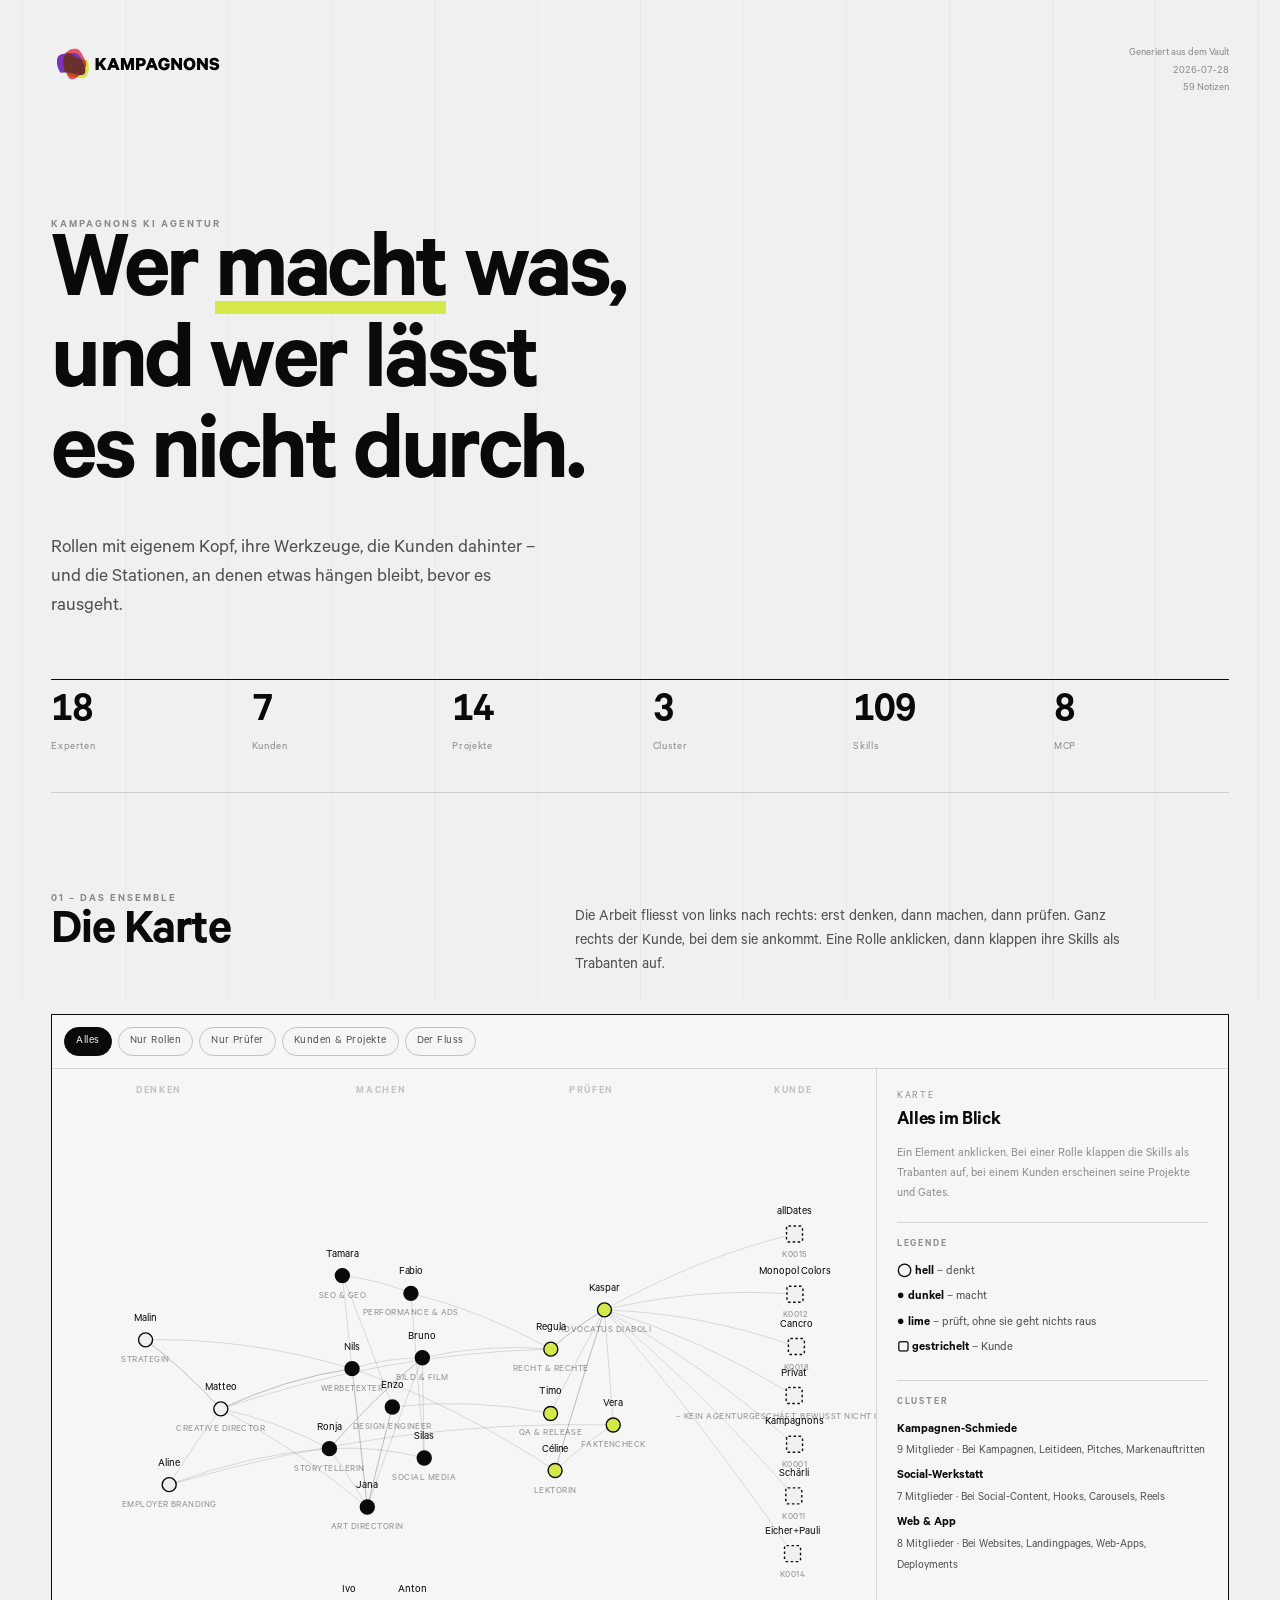
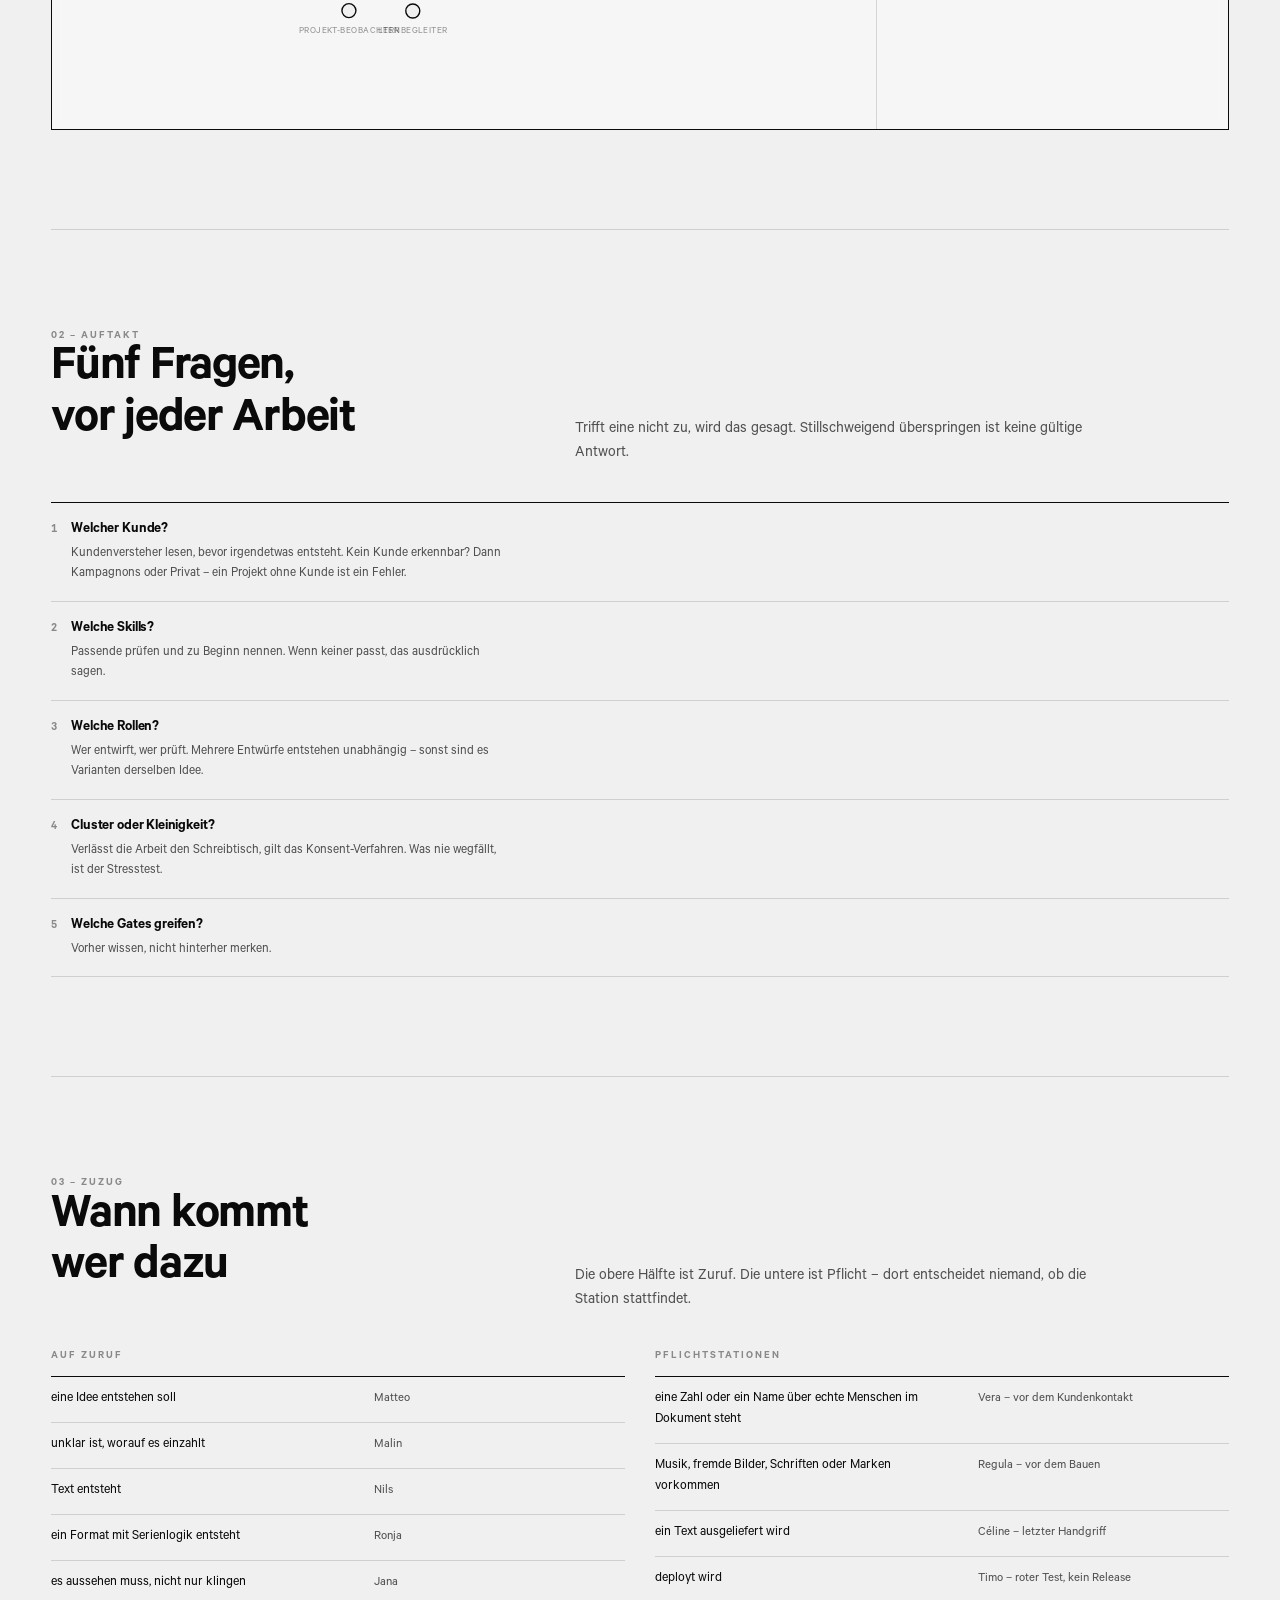
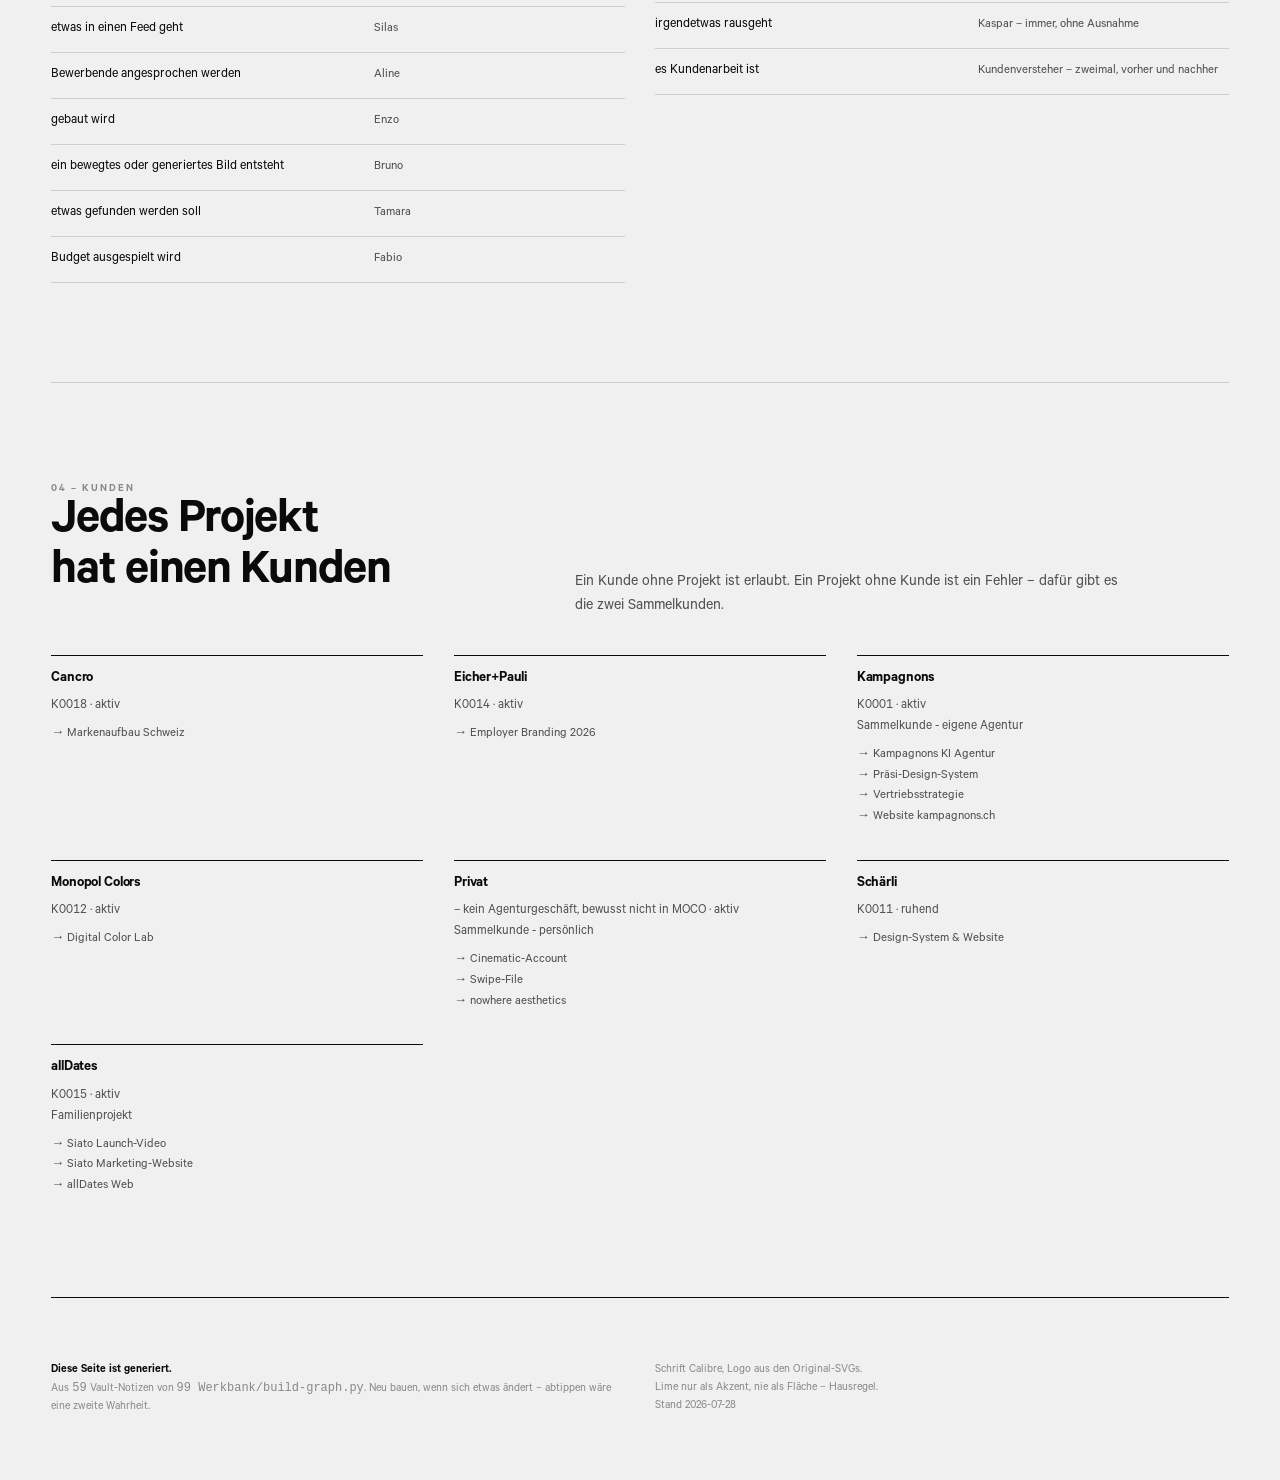
==== 9dvrheqi-tsb01pn7/index.html @ f0d32b7e "Agentur-Karte: Rollen, Skills, Kunden und Verfahren als generierte Übersicht Aus 59 Vault-Notizen ge" ====
<!DOCTYPE html>
<html lang="de">
<head>
<meta charset="UTF-8">
<meta name="viewport" content="width=device-width, initial-scale=1">
<meta name="robots" content="noindex,nofollow,noarchive">
<meta name="referrer" content="no-referrer">
<title>Kampagnons KI Agentur – Karte</title>
<style>
@font-face{font-family:"Calibre";font-weight:300;font-style:normal;font-display:swap;src:url([data-uri]) format("opentype")}@font-face{font-family:"Calibre";font-weight:400;font-style:normal;font-display:swap;src:url([data-uri]) format("opentype")}@font-face{font-family:"Calibre";font-weight:600;font-style:normal;font-display:swap;src:url([data-uri]) format("opentype")}
:root{
  --paper:#F0F0F0; --ink:#0A0A0A; --lime:#D4E84A;
  --ink-70:rgba(10,10,10,.70); --ink-45:rgba(10,10,10,.45); --ink-22:rgba(10,10,10,.22);
  --hair:rgba(10,10,10,.14); --hair-2:rgba(10,10,10,.07);
  --gap:clamp(20px,4vw,56px);
}
*{margin:0;padding:0;box-sizing:border-box}
html{scroll-behavior:smooth;background:var(--paper)}
body{
  background:var(--paper);color:var(--ink);
  font-family:"Calibre",-apple-system,BlinkMacSystemFont,sans-serif;
  font-size:16px;line-height:1.5;-webkit-font-smoothing:antialiased;
  overflow-x:hidden;
}
/* ── Raster im Hintergrund, velocity-reaktiv ── */
#grid{position:fixed;inset:0;z-index:0;pointer-events:none;opacity:.5}
#grid span{position:absolute;top:-10%;height:120%;width:1px;background:var(--hair-2);
  transform:translate3d(0,0,0);will-change:transform}
.wrap{position:relative;z-index:1;max-width:1420px;margin:0 auto;padding:0 var(--gap)}

/* ── Typografie ── */
.eyebrow{font-size:11px;font-weight:600;letter-spacing:.18em;text-transform:uppercase;color:var(--ink-45)}
.display{font-weight:600;letter-spacing:-.035em;line-height:.92;
  font-size:clamp(2.6rem,min(8.4vw,11vh),7.5rem)}
h2{font-weight:600;letter-spacing:-.025em;line-height:1;
  font-size:clamp(1.7rem,min(4.4vw,6vh),3.2rem);margin-bottom:.35em}
h3{font-size:15px;font-weight:600;letter-spacing:-.01em}
p{color:var(--ink-70);max-width:62ch}
.lead{font-size:clamp(1rem,1.55vw,1.28rem);line-height:1.45;color:var(--ink-70);max-width:46ch}
.mark{position:relative;display:inline;background-image:linear-gradient(var(--lime),var(--lime));
  background-repeat:no-repeat;background-size:100% .13em;background-position:0 82%}
.mono{font-variant-numeric:tabular-nums;font-feature-settings:"tnum"}

/* ── Kopf ── */
header{min-height:88vh;display:flex;flex-direction:column;justify-content:space-between;
  padding-top:clamp(24px,5vh,64px);padding-bottom:clamp(24px,4vh,48px)}
.topbar{display:flex;align-items:flex-start;justify-content:space-between;gap:24px}
.topbar svg{height:clamp(26px,3.2vw,38px);width:auto;display:block}
.stand{text-align:right;font-size:11px;line-height:1.6;color:var(--ink-45)}
.hero-mid{margin:clamp(28px,7vh,80px) 0 0}
.hero-sub{margin-top:clamp(18px,3vh,32px);display:flex;flex-wrap:wrap;gap:clamp(20px,4vw,64px);align-items:flex-end}
.zahlen{display:grid;grid-template-columns:repeat(auto-fit,minmax(84px,1fr));gap:clamp(12px,2vw,28px);
  border-top:1px solid var(--ink);padding-top:14px}
.zahl b{display:block;font-size:clamp(1.5rem,3.4vw,2.6rem);font-weight:600;letter-spacing:-.03em;line-height:1}
.zahl span{display:block;font-size:11px;letter-spacing:.06em;color:var(--ink-45);margin-top:4px}

/* ── Sektionen ── */
section{padding:clamp(56px,11vh,140px) 0;border-top:1px solid var(--hair)}
.sec-head{display:grid;grid-template-columns:minmax(0,1fr);gap:10px;margin-bottom:clamp(24px,4vh,52px)}
@media(min-width:900px){.sec-head{grid-template-columns:minmax(0,.42fr) minmax(0,.58fr);gap:var(--gap);align-items:end}}

/* ── Karte ── */
#karte{position:relative;border:1px solid var(--ink);background:rgba(255,255,255,.42);
  backdrop-filter:blur(6px);-webkit-backdrop-filter:blur(6px)}
.karte-bar{display:flex;flex-wrap:wrap;gap:6px;padding:12px;border-bottom:1px solid var(--hair)}
.chip{font:inherit;font-size:11.5px;font-weight:500;letter-spacing:.04em;padding:5px 11px;border:1px solid var(--ink-22);
  background:transparent;color:var(--ink-70);cursor:pointer;border-radius:100px;transition:.18s}
.chip:hover{border-color:var(--ink);color:var(--ink)}
.chip[aria-pressed="true"]{background:var(--ink);border-color:var(--ink);color:var(--paper)}
.karte-body{display:grid;grid-template-columns:1fr;min-height:min(74vh,660px)}
@media(min-width:1000px){.karte-body{grid-template-columns:minmax(0,1fr) 352px}}
#stage{position:relative;overflow:hidden;height:min(74vh,660px);min-height:420px}
#stage svg{position:absolute;inset:0;width:100%;height:100%;display:block;cursor:grab;touch-action:none}
#stage svg.drag{cursor:grabbing}
.band-label{font-size:10.5px;letter-spacing:.16em;text-transform:uppercase;fill:var(--ink-22);font-weight:600}
.edge{stroke:var(--ink);stroke-opacity:.13;fill:none;transition:stroke-opacity .2s,stroke-width .2s}
.edge.hot{stroke-opacity:.75;stroke-width:1.6}
.edge.dim{stroke-opacity:.03}
.node{cursor:pointer}
.node .hit{fill:transparent}
.node .shape{stroke:var(--ink);stroke-width:1.4;fill:var(--paper);transition:.2s}
.node.g-machen .shape{fill:var(--ink)}
.node.g-pruefen .shape{fill:var(--lime)}
.node.g-kunde .shape{fill:var(--paper);stroke-dasharray:2.5 2.5}
.node .lbl{font-size:11.5px;font-weight:500;letter-spacing:-.005em;fill:var(--ink);pointer-events:none}
.node .sub{font-size:9.5px;letter-spacing:.05em;fill:var(--ink-45);pointer-events:none;text-transform:uppercase}
.node:hover .shape,.node.sel .shape{stroke-width:2.6}
.node.dim{opacity:.16}
.node.sat .shape{stroke-width:1;stroke-opacity:.5}
.node.sat .lbl{font-size:10px;fill:var(--ink-70)}

/* ── Panel ── */
#panel{border-top:1px solid var(--hair);padding:20px;overflow-y:auto;max-height:min(74vh,660px)}
@media(min-width:1000px){#panel{border-top:0;border-left:1px solid var(--hair)}}
#panel::-webkit-scrollbar{width:6px}#panel::-webkit-scrollbar-thumb{background:var(--ink-22)}
.p-eyebrow{font-size:10px;letter-spacing:.18em;text-transform:uppercase;color:var(--ink-45);margin-bottom:6px}
.p-title{font-size:20px;font-weight:600;letter-spacing:-.02em;line-height:1.1;margin-bottom:12px}
.p-meta{display:flex;flex-wrap:wrap;gap:5px;margin-bottom:16px}
.tag{font-size:10.5px;letter-spacing:.05em;padding:3px 8px;border:1px solid var(--ink-22);border-radius:100px;color:var(--ink-70)}
.tag.solid{background:var(--ink);border-color:var(--ink);color:var(--paper)}
.tag.limet{background:var(--lime);border-color:var(--lime);color:var(--ink)}
.p-block{margin-top:18px;padding-top:14px;border-top:1px solid var(--hair)}
.p-block h4{font-size:10px;letter-spacing:.18em;text-transform:uppercase;color:var(--ink-45);margin-bottom:8px;font-weight:600}
.p-block p{font-size:13.5px;line-height:1.55}
.p-block ul{list-style:none;font-size:13px;line-height:1.65}
.p-block li{padding:2px 0;color:var(--ink-70)}
.p-block li b{color:var(--ink);font-weight:600}
.skills{display:flex;flex-wrap:wrap;gap:4px}
.skills code{font-size:10.5px;padding:2.5px 7px;background:rgba(10,10,10,.05);border-radius:3px;color:var(--ink-70)}
.hint{font-size:12.5px;color:var(--ink-45);line-height:1.6}

/* ── Tabellen / Listen ── */
.cols{display:grid;gap:clamp(16px,2.4vw,32px);grid-template-columns:1fr}
@media(min-width:760px){.cols.c2{grid-template-columns:1fr 1fr}.cols.c3{grid-template-columns:repeat(3,1fr)}}
.card{border-top:1px solid var(--ink);padding-top:12px}
.card h3{margin-bottom:6px}
.card p{font-size:13.5px;line-height:1.55}
.rows{border-top:1px solid var(--ink)}
.row{display:grid;grid-template-columns:1fr;gap:2px;padding:12px 0;border-bottom:1px solid var(--hair)}
@media(min-width:700px){.row{grid-template-columns:minmax(0,.52fr) minmax(0,.48fr);gap:var(--gap);align-items:baseline}}
.row .k{font-size:14px;font-weight:500}
.row .v{font-size:13px;color:var(--ink-70)}
.steps{counter-reset:s;border-top:1px solid var(--ink)}
.step{counter-increment:s;display:grid;grid-template-columns:auto 1fr;gap:14px;padding:16px 0;border-bottom:1px solid var(--hair)}
.step::before{content:counter(s);font-size:12px;font-weight:600;color:var(--ink-45);
  font-variant-numeric:tabular-nums;padding-top:2px}
.step h3{margin-bottom:3px}
.step p{font-size:13.5px}

/* ── Reveal ── */
.rv{opacity:0;transform:translate3d(0,22px,0);filter:blur(5px);
  transition:opacity .75s cubic-bezier(.2,.7,.2,1),transform .75s cubic-bezier(.2,.7,.2,1),filter .75s}
.rv.in{opacity:1;transform:none;filter:none}

footer{padding:clamp(40px,7vh,88px) 0;border-top:1px solid var(--ink);font-size:12px;color:var(--ink-45)}
footer a{color:var(--ink-70)}
@media(prefers-reduced-motion:reduce){
  html{scroll-behavior:auto}
  .rv{opacity:1;transform:none;filter:none;transition:none}
  #grid{display:none}
}
</style>
</head>
<body>
<div id="grid" aria-hidden="true"></div>

<div class="wrap">
<header>
  <div class="topbar">
    <div><svg id="Ebene_1" data-name="Ebene 1" xmlns="http://www.w3.org/2000/svg" xmlns:xlink="http://www.w3.org/1999/xlink" viewBox="0 0 2895 628">
  <defs>
    <clipPath id="clippath">
      <polyline points="192 56.57 584.26 56.57 584.26 570.65 192 570.65 192 56.57" fill="none"/>
    </clipPath>
    <clipPath id="clippath-1">
      <polyline points="96.75 130.33 567.94 130.33 567.94 496.9 96.75 496.9 96.75 130.33" fill="none"/>
    </clipPath>
    <clipPath id="clippath-2">
      <polyline points="192 130.33 625.89 130.33 625.89 548.41 192 548.41 192 130.33" fill="none"/>
    </clipPath>
  </defs>
  <g clip-path="url(#clippath)">
    <path d="M553.33,399.98c-38.51,60.66-118.52,143.17-176.02,163.42-60.12,24.35-97.74-13.6-111.53-99.2-13.81-85.61-26.42-162.9-46.12-202.23-17.1-43.41-41.28-48.84-18.11-85.33,18.98-29.89,83.45-87.93,141.47-108.97,59.61-23.55,112.78-10.1,146.09,44.75,33.33,54.86,61.48,107.68,80.69,147.79,17.59,42.62,26.23,72.53-16.47,139.77" fill="#e2556a"/>
  </g>
  <g clip-path="url(#clippath-1)">
    <path d="M484.6,199.25c41.17,58.86,86.6,164.45,83.17,225.32-.64,64.86-50.11,85-134.45,64.83-84.33-20.18-160.54-38.24-204.41-35.19-12.84-.25-23.23,1.11-32.07,2.46-23.26,3.56-35.72,7.13-53.67-18.53-20.31-29.01-49.1-110.84-46.22-172.49,1.18-64.09,34.03-108,97.47-117.67,63.45-9.67,123.05-15.36,167.45-17.66,46.11.13,77.04,3.67,122.72,68.93h.01" fill="#7d34bc"/>
  </g>
  <g clip-path="url(#clippath-2)">
    <path d="M239.28,453.87c-1.07,0-2.13,0-3.18.03,11.71,23.53,24.07,37.84,38.07,47.51-3.4-11.16-6.2-23.58-8.4-37.21-.48-2.99-.96-5.97-1.44-8.94-9.04-.9-17.42-1.38-25.06-1.38M563.95,248.17c2.03,4.13,3.98,8.15,5.85,12.04,8.02,19.43,14.18,36.22,14.46,55.1v2.72c-.27,17.92-5.88,37.9-20.16,63.84,2.34,12.18,3.7,23.68,3.84,34.13v3.69c-.02,1.65-.08,3.28-.17,4.87-.48,48.6-28.38,72.09-77.81,72.33h-1.54c-4.88-.02-9.97-.27-15.26-.74-16.68,16.08-34.02,30.8-50.89,42.68,21.74,3.17,44.66,6.12,68.25,8.68,5.32.58,10.49.87,15.52.89h.96c54.77-.19,91.9-33.4,107.92-89.59,6.38-20.18,9.77-43.62,10.98-67.04v-41.37c-1.46-29.28-5.87-55.15-11.37-70.16-11.3-30.84-24.98-29.08-50.57-32.08" fill="#dae53f"/>
    <path d="M264.34,455.26c.48,2.97.96,5.95,1.44,8.94,2.2,13.63,5,26.06,8.4,37.21,14.52,10.03,30.8,15.06,49.96,20.22,27.43,5.78,61.04,11.81,98.12,17.21,16.87-11.88,34.21-26.6,50.89-42.68-12.23-1.08-25.52-3.34-39.83-6.76-64.78-15.5-124.77-29.75-168.98-34.14M506.75,234.71c25.2,44.64,48.43,100.78,57.35,147.17,14.28-25.94,19.89-45.92,20.16-63.84v-2.72c-.28-18.89-6.44-35.67-14.46-55.1-1.87-3.9-3.82-7.92-5.85-12.04-8.09-.95-17.38-2.38-28.16-5.47-8.77-1.68-18.49-4.4-29.04-7.99M274.44,137.53c-3.06.15-6.02.48-8.87.99,2.98-.34,5.94-.67,8.87-.99" fill="#c14c1a"/>
    <path d="M278.1,137.45c-1.24,0-2.46.03-3.66.09-2.94.32-5.89.65-8.87.99-26.52,4.76-44.11,25.23-53.57,59.48-18.93,57.95-13.47,158.04,11.23,225.5,4.24,11.57,8.51,21.63,12.88,30.4,1.04-.02,2.1-.03,3.18-.03,7.63,0,16.01.49,25.06,1.38,44.22,4.39,104.21,18.64,168.98,34.14,14.31,3.42,27.6,5.68,39.83,6.76,5.29.47,10.38.71,15.26.74h1.54c49.43-.24,77.33-23.73,77.81-72.33.09-1.59.15-3.22.17-4.87v-3.69c-.14-10.45-1.5-21.95-3.84-34.13-8.92-46.38-32.15-102.52-57.35-147.17-41.47-14.13-95.91-41.91-156.75-74.71-28.26-15.24-52.15-22.55-71.9-22.55" fill="#6b2f2e"/>
  </g>
  <polygon points="789.17 295.7 854.28 212.83 916.1 212.83 845.4 301.62 919.06 414.74 856.91 414.74 805.94 337.13 789.17 358.51 789.17 414.74 736.23 414.74 736.23 212.83 789.17 212.83 789.17 295.7 789.17 295.7"/>
  <path d="M1057.51,212.83l76.95,201.91h-53.6l-14.47-39.13h-73.33l-14.14,39.13h-52.29l76.95-201.91h53.93ZM1009.17,332.2h41.43l-20.72-56.89-20.72,56.89h0Z"/>
  <polygon points="1246.59 414.74 1204.5 294.71 1204.5 414.74 1155.17 414.74 1155.17 212.83 1219.62 212.83 1264.01 338.45 1308.08 212.83 1372.21 212.83 1372.21 414.74 1322.55 414.74 1322.55 294.71 1280.79 414.74 1246.59 414.74"/>
  <path d="M1458.04,351.93v62.81h-52.29v-201.91h88.46c43.74,0,73.33,24.66,73.33,69.72s-29.6,69.39-73.33,69.39h-36.17,0ZM1488.63,257.22h-30.58v50.64h30.58c19.07,0,27.62-10.19,27.62-25.32s-8.55-25.32-27.62-25.32h0Z"/>
  <path d="M1692.51,212.83l76.95,201.91h-53.6l-14.47-39.13h-73.33l-14.14,39.13h-52.29l76.95-201.91h53.93ZM1644.17,332.2h41.43l-20.72-56.89-20.72,56.89h0Z"/>
  <path d="M1877.98,346.34v-39.46h83.53v20.06c0,55.9-36.83,91.09-90.43,91.09-58.54,0-99.97-42.75-99.97-104.25s41.43-104.25,99.31-104.25c51.96,0,81.88,29.93,89.45,71.03h-53.93c-5.59-15.46-16.44-24.66-35.52-24.66-29.27,0-46.04,24.33-46.04,57.88s17.76,57.88,46.7,57.88c20.06,0,33.21-9.87,38.15-25.32h-31.25Z"/>
  <polygon points="2165.39 414.74 2122.64 414.74 2038.13 296.68 2038.13 414.74 1987.16 414.74 1987.16 212.83 2036.49 212.83 2114.43 323.98 2114.43 212.83 2165.4 212.83 2165.4 414.74 2165.39 414.74"/>
  <path d="M2289.36,418.03c-58.21,0-98.33-44.07-98.33-104.25s40.12-104.25,98.33-104.25,98.98,43.74,98.98,104.25-40.45,104.25-98.98,104.25ZM2289.36,255.9c-27.29,0-45.05,23.02-45.05,57.88s17.76,57.88,45.05,57.88,45.71-23.02,45.71-57.88-18.42-57.88-45.71-57.88Z"/>
  <polygon points="2591.9 414.74 2549.15 414.74 2464.64 296.68 2464.64 414.74 2413.67 414.74 2413.67 212.83 2463 212.83 2540.94 323.98 2540.94 212.83 2591.91 212.83 2591.91 414.74 2591.9 414.74"/>
  <path d="M2669.17,354.89c4.28,13.81,16.11,20.72,32.56,20.72s27.29-6.91,27.29-19.4c0-9.54-6.25-13.81-19.07-16.77l-38.8-8.22c-29.6-6.58-51.96-22.03-51.96-56.23,0-39.46,32.88-65.44,77.61-65.44,49.33,0,77.28,26.97,82.87,61.82h-51.63c-4.28-11.18-13.48-19.73-30.91-19.73-15.13,0-25.32,6.58-25.32,17.76,0,8.88,6.25,13.81,16.77,16.11l39.46,9.21c34.53,8.22,53.6,26.97,53.6,58.21,0,41.43-34.86,65.11-78.92,65.11-48.34,0-81.23-23.35-88.46-63.14h54.92-.01Z"/>
</svg></div>
    <div class="stand mono">
      Generiert aus dem Vault<br><span id="stand"></span><br>
      <span id="notizen"></span>
    </div>
  </div>

  <div class="hero-mid">
    <div class="eyebrow rv">Kampagnons KI Agentur</div>
    <h1 class="display rv" style="transition-delay:.06s">
      Wer <span class="mark">macht</span> was,<br>und wer lässt<br>es nicht durch.
    </h1>
    <div class="hero-sub">
      <p class="lead rv" style="transition-delay:.12s">
        Rollen mit eigenem Kopf, ihre Werkzeuge, die Kunden dahinter – und die
        Stationen, an denen etwas hängen bleibt, bevor es rausgeht.
      </p>
    </div>
  </div>

  <div class="zahlen rv" id="zahlen" style="transition-delay:.18s"></div>
</header>

<section id="ensemble">
  <div class="sec-head">
    <div><div class="eyebrow rv">01 – Das Ensemble</div><h2 class="rv">Die Karte</h2></div>
    <p class="rv">Die Arbeit fliesst von links nach rechts: erst denken, dann machen,
      dann prüfen. Ganz rechts der Kunde, bei dem sie ankommt. Eine Rolle anklicken,
      dann klappen ihre Skills als Trabanten auf.</p>
  </div>

  <div id="karte" class="rv">
    <div class="karte-bar" id="filter"></div>
    <div class="karte-body">
      <div id="stage"><svg id="view"><g id="world"></g></svg></div>
      <aside id="panel"></aside>
    </div>
  </div>
</section>

<section id="auftakt">
  <div class="sec-head">
    <div><div class="eyebrow rv">02 – Auftakt</div><h2 class="rv">Fünf Fragen,<br>vor jeder Arbeit</h2></div>
    <p class="rv">Trifft eine nicht zu, wird das gesagt. Stillschweigend überspringen
      ist keine gültige Antwort.</p>
  </div>
  <div class="steps rv" id="auftakt-steps"></div>
</section>

<section id="zuzug">
  <div class="sec-head">
    <div><div class="eyebrow rv">03 – Zuzug</div><h2 class="rv">Wann kommt<br>wer dazu</h2></div>
    <p class="rv">Die obere Hälfte ist Zuruf. Die untere ist Pflicht – dort entscheidet
      niemand, ob die Station stattfindet.</p>
  </div>
  <div class="cols c2">
    <div class="rv"><div class="eyebrow" style="margin-bottom:10px">Auf Zuruf</div>
      <div class="rows" id="zuzug-frei"></div></div>
    <div class="rv" style="transition-delay:.08s"><div class="eyebrow" style="margin-bottom:10px">Pflichtstationen</div>
      <div class="rows" id="zuzug-pflicht"></div></div>
  </div>
</section>

<section id="kunden">
  <div class="sec-head">
    <div><div class="eyebrow rv">04 – Kunden</div><h2 class="rv">Jedes Projekt<br>hat einen Kunden</h2></div>
    <p class="rv">Ein Kunde ohne Projekt ist erlaubt. Ein Projekt ohne Kunde ist ein
      Fehler – dafür gibt es die zwei Sammelkunden.</p>
  </div>
  <div class="cols c3" id="kundenliste"></div>
</section>

<footer>
  <div class="cols c2">
    <div>
      <b style="color:var(--ink)">Diese Seite ist generiert.</b><br>
      Aus <code id="f-notizen"></code> Vault-Notizen von
      <code>99 Werkbank/build-graph.py</code>. Neu bauen, wenn sich etwas ändert –
      abtippen wäre eine zweite Wahrheit.
    </div>
    <div>
      Schrift Calibre, Logo aus den Original-SVGs.<br>
      Lime nur als Akzent, nie als Fläche – Hausregel.<br>
      <span id="f-stand"></span>
    </div>
  </div>
</footer>
</div>

<script>
const D = {"rollen": [{"id": "aline-employer-branding", "label": "Aline (Employer Branding)", "ebene": "Strategie", "typ": "Hub", "gruppe": "denken", "skills": ["marketing-psychology", "content-strategy", "social-content", "copywriting"], "auftrag": "Du baust Arbeitgebermarken und prüfst, ob eine kreative Idee die Arbeitgebermarke wirklich einlöst - oder ob sie nur gut aussieht.", "desc": "Aline (Employer Branding) - baut und prüft Arbeitgebermarken. EVP, Personas, Content-Säulen, Candidate Journey, Karriereseite, Recruiting-Kampagnen. Nutze sie bei allem, was Bewerbende statt Kunden anspricht, und wenn eine Idee auf ihre EVP-Passung geprüft werden soll.", "alleSkills": ["content-strategy", "copywriting", "marketing-psychology", "social-content"]}, {"id": "anton-lernbegleiter", "label": "Anton (Lernbegleiter)", "ebene": "Meta", "typ": "Floating", "gruppe": "uebersicht", "skills": [], "auftrag": "Du erklärst, wie die Werkzeuge funktionieren - Claude Code, Skills, Subagents, MCP, Hooks, neue Modelle. Immer am eigenen Setup, nie abstrakt.", "desc": "Anton (Lernbegleiter) - erklärt Claude Code, Skills, Subagents, MCP und neue KI-Werkzeuge anhand von Simons eigenem Setup. Nutze ihn, wenn Simon wissen will, wie etwas funktioniert oder ob es noch aktuell ist.", "alleSkills": []}, {"id": "bruno-bild-und-film", "label": "Bruno (Bild & Film)", "ebene": "Produktion", "typ": "Hub", "gruppe": "machen", "skills": ["higgsfield-generate", "higgsfield-soul-id", "hyperframes", "hyperframes-media", "motion-graphics", "general-video", "creative-taste"], "auftrag": "Du erzeugst Bild und Bewegung. Generierte Stills, animierte Clips, Kompositionen, Captions, Vertonung.", "desc": "Bruno (Bild & Film) - erzeugt Bilder und Videos: Higgsfield-Generierung, HyperFrames-Kompositionen, Motion Graphics, Captions, Voice-over. Nutze ihn für jedes bewegte oder generierte Bild.", "alleSkills": ["creative-taste", "embedded-captions", "general-video", "graphic-overlays", "higgsfield-generate", "higgsfield-marketplace-cards", "higgsfield-product-photoshoot", "higgsfield-soul-id", "hyperframes", "hyperframes-animation", "hyperframes-cli", "hyperframes-core", "hyperframes-creative", "hyperframes-media", "hyperframes-registry", "motion-graphics", "music-to-video", "remotion", "remotion-to-hyperframes", "voicebox"]}, {"id": "celine-lektorin", "label": "Céline (Lektorin)", "ebene": "Qualität", "typ": "Checkpoint", "gruppe": "pruefen", "skills": ["copy-editing", "kampagnons-voice"], "auftrag": "Du machst den letzten Durchgang. Nicht umschreiben - schleifen. Und alles finden, was Simon sonst als Erster sieht.", "desc": "Céline (Lektorin) - letzter Schliff vor der Auslieferung. Rechtschreibung, Grammatik, Konsistenz, Kürzung, Schweizer Schreibung, Gedankenstriche. Nutze sie auf jeden Text, kurz bevor er rausgeht.", "alleSkills": ["copy-editing", "kampagnons-voice"]}, {"id": "enzo-design-engineer", "label": "Enzo (Design Engineer)", "ebene": "Produktion", "typ": "Hub", "gruppe": "machen", "skills": ["frontend-design", "web-design-guidelines", "gsap-core", "gsap-scrolltrigger", "shadcn-ui", "react-components", "kmu-website-cyon"], "auftrag": "Du baust. Websites, Landingpages, Web-Apps - Frontend, Motion, Struktur. Und zwar so, dass es nach etwas aussieht und trotzdem wartbar bleibt.", "desc": "Enzo (Design Engineer) - baut Websites, Landingpages und Web-Apps. Frontend, Motion, Deployment-Vorbereitung. Nutze ihn für jede gebaute Oberfläche, von der Landingpage bis zur App.", "alleSkills": ["frontend-design", "gsap-core", "gsap-frameworks", "gsap-performance", "gsap-plugins", "gsap-react", "gsap-scrolltrigger", "gsap-timeline", "gsap-utils", "kmu-website-cyon", "react-components", "shadcn-ui", "web-design-guidelines"]}, {"id": "fabio-performance-und-ads", "label": "Fabio (Performance & Ads)", "ebene": "Produktion", "typ": "Mitglied", "gruppe": "machen", "skills": ["ads", "ads-plan", "paid-ads", "page-cro", "ab-test-setup", "analytics-tracking"], "auftrag": "Du sorgst dafür, dass bezahltes Geld etwas bewirkt, und dass man es hinterher nachweisen kann.", "desc": "Fabio (Performance & Ads) - bezahlte Werbung und Conversion. Google, Meta, LinkedIn, TikTok, Microsoft; dazu Landingpage-Conversion, A/B-Tests und Tracking. Nutze ihn, wenn Budget im Spiel ist oder eine Seite besser konvertieren soll.", "alleSkills": ["ab-test-setup", "ads", "ads-audit", "ads-budget", "ads-competitor", "ads-creative", "ads-google", "ads-landing", "ads-linkedin", "ads-meta", "ads-microsoft", "ads-plan", "ads-tiktok", "ads-youtube", "analytics-tracking", "email-sequence", "form-cro", "onboarding-cro", "page-cro", "paid-ads", "paywall-upgrade-cro", "popup-cro", "signup-flow-cro"]}, {"id": "ivo-projekt-beobachter", "label": "Ivo (Projekt-Beobachter)", "ebene": "Meta", "typ": "Floating", "gruppe": "uebersicht", "skills": ["apple-mail-reminders"], "auftrag": "Du sagst, wo es klemmt. Nicht, was alles läuft - das weiss Simon selbst. Du suchst die Stellen, an denen etwas stillsteht, überfällig ist oder auf eine Entscheidung wartet, die nie getroffen wurde.", "desc": "Ivo (Projekt-Beobachter) - liest Projekte, Dossiers, MOCO, Notion und Erinnerungen und sagt, wo etwas klemmt. Nutze ihn für ein Wochen- oder Tagesbild, vor Kundenterminen, und wenn unklar ist, was gerade wirklich ansteht.", "alleSkills": ["apple-mail-reminders"]}, {"id": "jana-art-direktorin", "label": "Jana (Art Directorin)", "ebene": "Konzeption", "typ": "Hub", "gruppe": "machen", "skills": ["frontend-design", "ui-ux-pro-max", "taste-design", "higgsfield-generate", "creative-taste"], "auftrag": "Du gibst der Idee ein Aussehen - und zwar ein System, nicht ein einzelnes schönes Bild. Farbe, Typo, Raster, Bildsprache, Bewegung.", "desc": "Jana (Art Directorin) - entwirft das visuelle System, Key-Visuals, Bildsprache und Layout. Nutze sie für Decks, Kampagnenvisuals, Moodboards und immer dann, wenn eine Idee aussehen muss, nicht nur klingen.", "alleSkills": ["creative-taste", "design-md", "enhance-prompt", "frontend-design", "higgsfield-generate", "stitch-design", "stitch-loop", "taste-design", "ui-ux-pro-max"]}, {"id": "kaspar-advocatus-diaboli", "label": "Kaspar (Advocatus Diaboli)", "ebene": "Qualität", "typ": "Checkpoint", "gruppe": "pruefen", "skills": ["creative-taste", "kampagnons-voice", "marketing-psychology"], "auftrag": "Du widerlegst. Das ist die ganze Aufgabe. Du verbesserst nicht, du schlägst nichts vor, du relativierst nicht, und du lobst nicht, um die Kritik erträglicher zu machen. Andere bauen. Du versuchst einzureissen, was sie gebaut haben, damit es nicht beim Kunden einreisst.", "desc": "Kaspar (Advocatus Diaboli) - adversarialer Prüfer. Widerlegt Konzepte, Leitideen, Decks, Texte, Websites und Code, bevor sie ausgeliefert werden. Nutze ihn vor jeder Auslieferung an einen Kunden oder ins Netz, und immer als letzte Phase des Konsent-Verfahrens. Er verbessert nicht, er widerlegt.", "alleSkills": ["creative-taste", "kampagnons-voice", "marketing-psychology"]}, {"id": "malin-strategin", "label": "Malin (Strategin)", "ebene": "Strategie", "typ": "Hub", "gruppe": "denken", "skills": ["marketing-psychology", "content-strategy", "product-marketing-context", "pricing-strategy", "launch-strategy"], "auftrag": "Du klärst, worauf eingezahlt wird, bevor jemand anfängt zu bauen. Positionierung, Insight, Zielgruppe, Reihenfolge.", "desc": "Malin (Strategin) - Positionierung, Insight, Zielgruppen, Go-to-Market, Preis und Launch. Nutze sie, bevor kreativ gearbeitet wird, wenn unklar ist, worauf die Idee eigentlich einzahlt.", "alleSkills": ["competitor-alternatives", "content-strategy", "free-tool-strategy", "launch-strategy", "marketing-psychology", "pricing-strategy", "product-marketing-context", "referral-program"]}, {"id": "matteo-creative-director", "label": "Matteo (Creative Director)", "ebene": "Konzeption", "typ": "Hub", "gruppe": "denken", "skills": ["creative-ad-ideas", "creative-taste", "marketing-ideas", "marketing-psychology"], "auftrag": "Du erfindest die Idee. Nicht den Text, nicht das Bild, nicht das Deck - die Idee, aus der Text, Bild und Deck erst folgen.", "desc": "Matteo (Creative Director) - erfindet Leitideen, Kampagnenkonzepte und kreative Territorien. Nutze ihn, sobald aus einem Briefing eine Idee werden muss, und immer für den Solo-Entwurf in der Kampagnen-Schmiede. Er liefert Ideen, keine Ausführung.", "alleSkills": ["creative-ad-ideas", "creative-taste", "marketing-ideas", "marketing-psychology"]}, {"id": "nils-werbetexter", "label": "Nils (Werbetexter)", "ebene": "Produktion", "typ": "Hub", "gruppe": "machen", "skills": ["kampagnons-voice", "copywriting", "marketing-psychology", "copy-editing"], "auftrag": "Du machst aus einer Idee Sprache. Headline, Claim, Body, Deck-Text, Website-Text. Kurz genug, dass es hängen bleibt, konkret genug, dass es stimmt.", "desc": "Nils (Werbetexter) - schreibt Headlines, Claims, Body-Copy, Deck-Texte und Website-Texte. Nutze ihn, sobald aus einer Idee Sprache werden muss, und für den Solo-Entwurf, wenn mehrere Textrichtungen gegeneinander antreten sollen.", "alleSkills": ["copy-editing", "copywriting", "kampagnons-voice", "marketing-psychology"]}, {"id": "regula-recht-und-rechte", "label": "Regula (Recht & Rechte)", "ebene": "Qualität", "typ": "Checkpoint", "gruppe": "pruefen", "skills": [], "auftrag": "Du klärst Rechte, bevor gebaut wird. Nicht danach. Ein Klangbett, das nach dem Launch getauscht werden muss, kostet doppelt - einmal die Produktion, einmal die Peinlichkeit.", "desc": "Regula (Recht & Rechte) - klärt Musik-, Bild-, Schrift- und Markenrechte sowie Personenabbildung und Datenschutz, BEVOR gebaut wird. Nutze sie bei jedem Projekt mit Musik, generierten Bildern von Menschen, fremden Marken, Kundenlogos, Schriftlizenzen oder Formularen, die Daten sammeln.", "alleSkills": []}, {"id": "ronja-storytellerin", "label": "Ronja (Storytellerin)", "ebene": "Konzeption", "typ": "Mitglied", "gruppe": "machen", "skills": ["creative-taste", "social-content", "kampagnons-voice", "marketing-psychology"], "auftrag": "Du baust Formate, nicht Beiträge. Eine Doku, ein Porträt, eine Serie - etwas mit Dramaturgie und einer Mechanik, die sich wiederholen lässt.", "desc": "Ronja (Storytellerin) - baut Erzählformate: Dokus, Porträts, Serien, Formatmechaniken, Dramaturgie. Nutze sie, wenn aus einer Idee ein Format mit Anfang, Spannung und Wiederholbarkeit werden soll.", "alleSkills": ["creative-taste", "faceless-explainer", "kampagnons-voice", "marketing-psychology", "pr-to-video", "product-launch-video", "social-content", "website-to-video"]}, {"id": "silas-social-media", "label": "Silas (Social Media)", "ebene": "Konzeption", "typ": "Hub", "gruppe": "machen", "skills": ["creative-taste", "swipe", "social-content", "marketing-psychology", "nowhere-aesthetics", "hook-writing", "hook-tactics", "hook-voice-patterns"], "auftrag": "Du baust, was im Feed überlebt. Der Hook ist dein Hauptwerkzeug - alles andere kommt danach.", "desc": "Silas (Social Media) - Hooks, Formate, Content-Kalender, Plattformlogik für TikTok, Instagram und LinkedIn. Nutze ihn für alles, was in einen Feed geht, und immer dann, wenn mehrere Hook-Richtungen gegeneinander antreten sollen.", "alleSkills": ["creative-taste", "draft_social_post", "hook-tactics", "hook-voice-patterns", "hook-writing", "marketing-psychology", "nowhere-aesthetics", "slideshow", "social-content", "swipe"]}, {"id": "tamara-seo-und-geo", "label": "Tamara (SEO & GEO)", "ebene": "Produktion", "typ": "Mitglied", "gruppe": "machen", "skills": ["seo", "seo-plan", "seo-page", "seo-content", "seo-technical", "seo-geo", "schema-markup", "seo-audit"], "auftrag": "Du sorgst dafür, dass gefunden wird, was gebaut wurde - in Suchmaschinen **und in KI-Antworten**. Das zweite ist neu und wird gern vergessen.", "desc": "Tamara (SEO & GEO) - Auffindbarkeit in Suchmaschinen und in KI-Antworten. Technisches SEO, Content, Schema, Sitemaps, GEO. Nutze sie bei jedem Website-Projekt und bei allem, was gefunden werden soll.", "alleSkills": ["programmatic-seo", "schema-markup", "seo", "seo-audit", "seo-competitor-pages", "seo-content", "seo-geo", "seo-hreflang", "seo-images", "seo-page", "seo-plan", "seo-programmatic", "seo-schema", "seo-sitemap", "seo-technical"]}, {"id": "timo-qa-und-release", "label": "Timo (QA & Release)", "ebene": "Qualität", "typ": "Checkpoint", "gruppe": "pruefen", "skills": ["web-design-guidelines", "kmu-website-cyon"], "auftrag": "Du beweist, dass es funktioniert - und zwar dort, wo es der Kunde anschaut, nicht auf dem Rechner, auf dem es gebaut wurde. Danach führst du das Release durch und verifizierst, dass live wirklich live ist.", "desc": "Timo (QA & Release) - prüft Websites und Apps vor dem Deploy und führt das Release durch. Nutze ihn vor jedem Go-Live, nach jedem grösseren Umbau, und wenn geklärt werden soll, ob der Live-Stand wirklich der ist, den man glaubt.", "alleSkills": ["kmu-website-cyon", "web-design-guidelines"]}, {"id": "vera-faktencheck", "label": "Vera (Faktencheck)", "ebene": "Qualität", "typ": "Checkpoint", "gruppe": "pruefen", "skills": [], "auftrag": "Du prüfst, ob stimmt, was behauptet wird. Namen, Jahreszahlen, Kennzahlen, Auszeichnungen, Firmengeschichten, Zitate, Referenzen. Alles, was in einem Dokument als Tatsache auftritt und von einem Kunden gelesen wird.", "desc": "Vera (Faktencheck) - prüft jede Behauptung über echte Menschen, Firmen, Zahlen und Daten, bevor sie in ein Dokument geht, das ein Kunde sieht. Nutze sie bei Pitches, Decks, Websites, Referenzen, Jubiläums- und Zahlenangaben, Gründergeschichten und allem, was als Tatsache auftritt.", "alleSkills": []}], "kunden": [{"id": "kv-cancro", "titel": "Kundenversteher (Cancro)", "label": "Cancro", "moco": "K0018", "status": "aktiv", "art": "", "gates": ["Handarbeit und Herkunft nicht verwässern.", "Sprachsprung beachten.", "Körperdarstellung.", "Nichts behaupten, was nicht gebrieft ist."]}, {"id": "kv-eicher-pauli", "titel": "Kundenversteher (Eicher+Pauli)", "label": "Eicher+Pauli", "moco": "K0014", "status": "aktiv", "art": "", "gates": ["Keine unbelegten Zahlen.", "Kein Greenwashing.", "Selbstironie ja, Arroganz nein.", "Die Einlösung muss intern stimmen.", "Faktencheck Gründergeschichte"]}, {"id": "kv-kampagnons", "titel": "Kundenversteher (Kampagnons)", "label": "Kampagnons", "moco": "K0001", "status": "aktiv", "art": "Sammelkunde - eigene Agentur", "gates": ["Das Lockup wird nie nachgebaut.", "Kein Slop.", "Kurzer Gedankenstrich", "Der Web-Standard gilt für die eigene Seite doppelt.", "DesignSync", "Lokaler Ordner"]}, {"id": "kv-monopol-colors", "titel": "Kundenversteher (Monopol Colors)", "label": "Monopol Colors", "moco": "K0012", "status": "aktiv", "art": "", "gates": ["Kein Effekt darf zeigen, was ein echter Lack nicht kann.", "Keine Fotos aus dem physischen Color Lab.", "Fragen bleiben poetisch.", "Englisch, durchgehend."]}, {"id": "kv-privat", "titel": "Kundenversteher (Privat)", "label": "Privat", "moco": "– kein Agenturgeschäft, bewusst nicht in MOCO", "status": "aktiv", "art": "Sammelkunde - persönlich", "gates": ["Nicht auf Reichweite oder Umsatz optimieren.", "Keine billigen Slideshow-Videos.", "Qualitätsanspruch bleibt.", "Copyright ist hier zweitrangig"]}, {"id": "kv-schaerli", "titel": "Kundenversteher (Schärli)", "label": "Schärli", "moco": "K0011", "status": "ruhend", "art": "", "gates": ["Nicht über die Marke hinausdesignen.", "Handwerk nicht mit Industrie verwechseln.", "Der Web-Standard gilt trotzdem."]}, {"id": "kv-alldates", "titel": "Kundenversteher (allDates)", "label": "allDates", "moco": "K0015", "status": "aktiv", "art": "Familienprojekt", "gates": ["Kein Video-Scrubbing, nichts im Scroll-Event, das Layout oder Decode anfasst.", "Keine getilte Gradient-Animation.", "Einfach halten.", "Higgsfield sparsam.", "Der Web-Standard ist hier Massstab, nicht Ziel."]}], "projekte": [{"id": "Cinematic-Account (Privat)", "label": "Cinematic-Account", "kunde": "Kundenversteher (Privat)", "status": "geplant", "ordner": ""}, {"id": "Design-System & Website (Schärli)", "label": "Design-System & Website", "kunde": "Kundenversteher (Schärli)", "status": "ruhend", "ordner": "Schärli/design-system-export_schärli/"}, {"id": "Digital Color Lab (Monopol Colors)", "label": "Digital Color Lab", "kunde": "Kundenversteher (Monopol Colors)", "status": "laufend", "ordner": "Monopol/Digital Color Lab/"}, {"id": "Employer Branding 2026 (Eicher+Pauli)", "label": "Employer Branding 2026", "kunde": "Kundenversteher (Eicher+Pauli)", "status": "laufend", "ordner": "Eicher+Pauli/"}, {"id": "Kampagnons KI Agentur (Kampagnons)", "label": "Kampagnons KI Agentur", "kunde": "Kundenversteher (Kampagnons)", "status": "im Aufbau", "ordner": "Kampagnons KI Agentur/"}, {"id": "Markenaufbau Schweiz (Cancro)", "label": "Markenaufbau Schweiz", "kunde": "Kundenversteher (Cancro)", "status": "in Vorbereitung", "ordner": "Cancro/"}, {"id": "Präsi-Design-System (Kampagnons)", "label": "Präsi-Design-System", "kunde": "Kundenversteher (Kampagnons)", "status": "geplant", "ordner": ""}, {"id": "Siato Launch-Video (allDates)", "label": "Siato Launch-Video", "kunde": "Kundenversteher (allDates)", "status": "gerendert", "ordner": "siato-launch/"}, {"id": "Siato Marketing-Website (allDates)", "label": "Siato Marketing-Website", "kunde": "Kundenversteher (allDates)", "status": "laufend", "ordner": "Siato/"}, {"id": "Swipe-File (Privat)", "label": "Swipe-File", "kunde": "Kundenversteher (Privat)", "status": "laufend", "ordner": "Simon Inspiration Social Know How/"}, {"id": "Vertriebsstrategie (Kampagnons)", "label": "Vertriebsstrategie", "kunde": "Kundenversteher (Kampagnons)", "status": "laufend", "ordner": "Kampagnons/vertriebsstrategie/"}, {"id": "Website kampagnons.ch (Kampagnons)", "label": "Website kampagnons.ch", "kunde": "Kundenversteher (Kampagnons)", "status": "live", "ordner": "Kampagnons/website_kampagnons/"}, {"id": "allDates Web (allDates)", "label": "allDates Web", "kunde": "Kundenversteher (allDates)", "status": "Bestand", "ordner": "Kampagnons/allDates Web/"}, {"id": "nowhere aesthetics (Privat)", "label": "nowhere aesthetics", "kunde": "Kundenversteher (Privat)", "status": "laufend", "ordner": "nowhere-aesthetics/"}], "cluster": [{"id": "cluster-kampagnen-schmiede", "label": "Kampagnen-Schmiede", "aktivierung": "Bei Kampagnen, Leitideen, Pitches, Markenauftritten", "mitglieder": [{"rolle": "matteo-creative-director", "typ": "Hub"}, {"rolle": "malin-strategin", "typ": "Mitglied"}, {"rolle": "nils-werbetexter", "typ": "Mitglied"}, {"rolle": "jana-art-direktorin", "typ": "Mitglied"}, {"rolle": "ronja-storytellerin", "typ": "Mitglied"}, {"rolle": "aline-employer-branding", "typ": "Bridge"}, {"rolle": "vera-faktencheck", "typ": "Checkpoint"}, {"rolle": "celine-lektorin", "typ": "Checkpoint"}, {"rolle": "kaspar-advocatus-diaboli", "typ": "Checkpoint"}]}, {"id": "cluster-social-werkstatt", "label": "Social-Werkstatt", "aktivierung": "Bei Social-Content, Hooks, Carousels, Reels", "mitglieder": [{"rolle": "silas-social-media", "typ": "Hub"}, {"rolle": "ronja-storytellerin", "typ": "Mitglied"}, {"rolle": "bruno-bild-und-film", "typ": "Mitglied"}, {"rolle": "nils-werbetexter", "typ": "Mitglied"}, {"rolle": "matteo-creative-director", "typ": "Floating"}, {"rolle": "regula-recht-und-rechte", "typ": "Checkpoint"}, {"rolle": "kaspar-advocatus-diaboli", "typ": "Checkpoint"}]}, {"id": "cluster-web-und-app", "label": "Web & App", "aktivierung": "Bei Websites, Landingpages, Web-Apps, Deployments", "mitglieder": [{"rolle": "enzo-design-engineer", "typ": "Hub"}, {"rolle": "jana-art-direktorin", "typ": "Mitglied"}, {"rolle": "nils-werbetexter", "typ": "Mitglied"}, {"rolle": "tamara-seo-und-geo", "typ": "Mitglied"}, {"rolle": "fabio-performance-und-ads", "typ": "Floating"}, {"rolle": "regula-recht-und-rechte", "typ": "Checkpoint"}, {"rolle": "kaspar-advocatus-diaboli", "typ": "Checkpoint"}, {"rolle": "timo-qa-und-release", "typ": "Checkpoint"}]}], "mcp": [{"name": "chrome-devtools", "art": "lokal", "rollen": ["enzo-design-engineer", "timo-qa-und-release"]}, {"name": "shadcn", "art": "lokal", "rollen": ["enzo-design-engineer"]}, {"name": "magic", "art": "lokal", "rollen": ["enzo-design-engineer", "jana-art-direktorin"]}, {"name": "voicebox", "art": "lokal", "rollen": ["bruno-bild-und-film"]}, {"name": "MOCO", "art": "konto", "rollen": ["ivo-projekt-beobachter"]}, {"name": "Notion", "art": "konto", "rollen": ["ivo-projekt-beobachter"]}, {"name": "Higgsfield", "art": "konto", "rollen": ["bruno-bild-und-film", "jana-art-direktorin"]}, {"name": "Canva", "art": "konto", "rollen": ["jana-art-direktorin"]}], "skillsTotal": 109, "stand": "2026-07-28", "notizen": 59};

/* ══ Kopf ══ */
document.getElementById('stand').textContent = D.stand;
document.getElementById('f-stand').textContent = 'Stand ' + D.stand;
document.getElementById('notizen').textContent = D.notizen + ' Notizen';
document.getElementById('f-notizen').textContent = D.notizen;
const zahlen = [[D.rollen.length,'Experten'],[D.kunden.length,'Kunden'],
  [D.projekte.length,'Projekte'],[D.cluster.length,'Cluster'],
  [D.skillsTotal,'Skills'],[D.mcp.length,'MCP']];
document.getElementById('zahlen').innerHTML = zahlen.map(([n,l])=>
  `<div class="zahl"><b class="mono">${n}</b><span>${l}</span></div>`).join('');

/* ══ Graph-Daten ══ */
const GRUPPEN = {denken:{t:'Denken',x:.13},machen:{t:'Machen',x:.40},
                 pruefen:{t:'Prüfen',x:.655},uebersicht:{t:'Übersicht',x:.40},
                 kunde:{t:'Kunde',x:.90}};
let nodes = [], links = [];
function build(){
  nodes = []; links = [];
  D.rollen.forEach(r => nodes.push({id:r.id,label:r.label.replace(/ \(.*/,''),
    sub:r.label.match(/\((.*)\)/)?.[1]||'', kind:'rolle', g:r.gruppe, r:7, data:r}));
  D.kunden.forEach(k => nodes.push({id:k.id,label:k.label,sub:k.moco,kind:'kunde',g:'kunde',r:8,data:k}));
  // Übergaben (aus AUFTAKT)
  [['malin-strategin','matteo-creative-director'],['matteo-creative-director','nils-werbetexter'],
   ['nils-werbetexter','celine-lektorin'],['celine-lektorin','kaspar-advocatus-diaboli'],
   ['matteo-creative-director','jana-art-direktorin'],['matteo-creative-director','ronja-storytellerin'],
   ['jana-art-direktorin','bruno-bild-und-film'],['ronja-storytellerin','bruno-bild-und-film'],
   ['jana-art-direktorin','enzo-design-engineer'],['enzo-design-engineer','timo-qa-und-release'],
   ['silas-social-media','bruno-bild-und-film'],['enzo-design-engineer','tamara-seo-und-geo'],
   ['aline-employer-branding','matteo-creative-director'],['fabio-performance-und-ads','silas-social-media'],
   ['bruno-bild-und-film','regula-recht-und-rechte'],['vera-faktencheck','kaspar-advocatus-diaboli']]
   .forEach(([s,t])=>links.push({s,t,kind:'flow'}));
  // Kaspar -> alle Kunden (letzte Station)
  D.kunden.forEach(k=>links.push({s:'kaspar-advocatus-diaboli',t:k.id,kind:'gate'}));
  // Cluster-Mitgliedschaften als schwache Kanten
  D.cluster.forEach(c=>{const m=c.mitglieder.map(x=>x.rolle);
    for(let i=0;i<m.length-1;i++) links.push({s:m[i],t:m[i+1],kind:'cluster'});});
}
build();

/* ══ Layout: Bänder + Kräfte ══ */
const svg = document.getElementById('view'), world = document.getElementById('world'), stage = document.getElementById('stage');
let W=1000,H=560,view={x:0,y:0,k:1},alpha=1,sel=null,filter='alle',sats=[];
function size(){const b=stage.getBoundingClientRect();
  W=b.width>1?b.width:1000; H=b.height>1?b.height:560;
  svg.setAttribute('viewBox',`0 0 ${W} ${H}`);}
size();
addEventListener('resize',()=>{size();alpha=Math.max(alpha,.5)});
new ResizeObserver(()=>{const b=stage.getBoundingClientRect();
  if(b.width>1&&Math.abs(b.width-W)>1){size();alpha=Math.max(alpha,.6);}}).observe(stage);

nodes.forEach((n,i)=>{const g=GRUPPEN[n.g]||GRUPPEN.machen;
  n.x=g.x*W+(Math.sin(i*2.7)*30); n.y=H*.5+Math.cos(i*1.9)*H*.3; n.vx=0; n.vy=0;});

function tick(){
  if(alpha<.002) return;
  alpha*=.988;
  const vis = nodes.filter(n=>!n.hidden);
  for(let i=0;i<vis.length;i++){
    const a=vis[i], ga=GRUPPEN[a.g]||GRUPPEN.machen;
    // Band-Anziehung X, sanfte Zentrierung Y
    a.vx += (ga.x*W - a.x)*(a.kind==='kunde'?0.055:0.012);
    a.vy += (H*0.5 - a.y)*0.0035;
    if(a.g==='uebersicht') a.vy += (H*0.86 - a.y)*0.02;
    for(let j=i+1;j<vis.length;j++){
      const b=vis[j]; let dx=b.x-a.x, dy=b.y-a.y, d2=dx*dx+dy*dy||.01;
      if(d2<42000){ const f=1400/d2, d=Math.sqrt(d2); dx/=d; dy/=d;
        a.vx-=dx*f; a.vy-=dy*f; b.vx+=dx*f; b.vy+=dy*f; }
    }
  }
  links.forEach(l=>{ const a=byId[l.s], b=byId[l.t];
    if(!a||!b||a.hidden||b.hidden) return;
    const dx=b.x-a.x, dy=b.y-a.y, d=Math.hypot(dx,dy)||.01;
    const rest = l.kind==='cluster'?150:(l.kind==='gate'?260:120),
          k = l.kind==='cluster'?.0012:(l.kind==='gate'?.0009:.006);
    const f=(d-rest)*k; a.vx+=dx/d*f; a.vy+=dy/d*f; b.vx-=dx/d*f; b.vy-=dy/d*f; });
  vis.forEach(n=>{ n.vx*=.86; n.vy*=.86; n.x+=n.vx; n.y+=n.vy;
    n.y=Math.max(38,Math.min(H-30,n.y)); n.x=Math.max(60,Math.min(W-60,n.x)); });
}
const byId = {}; nodes.forEach(n=>byId[n.id]=n);

/* ══ Zeichnen ══ */
const NS='http://www.w3.org/2000/svg';
function el(t,a={}){const e=document.createElementNS(NS,t);for(const k in a)e.setAttribute(k,a[k]);return e;}
let gEdges,gNodes,gBands;
function scaffold(){
  world.innerHTML='';
  gBands=el('g'); gEdges=el('g'); gNodes=el('g');
  world.append(gBands,gEdges,gNodes);
  Object.entries(GRUPPEN).forEach(([k,g])=>{ if(k==='uebersicht')return;
    const t=el('text',{class:'band-label','text-anchor':'middle'}); t.dataset.band=k;
    t.textContent=g.t; gBands.appendChild(t); });
  links.forEach(l=>{ l.el=el('path',{class:'edge'}); gEdges.appendChild(l.el); });
  nodes.forEach(n=>{
    const g=el('g',{class:`node g-${n.g}`}); n.el=g;
    const shape = n.kind==='kunde' ? el('rect',{class:'shape',x:-n.r,y:-n.r,width:n.r*2,height:n.r*2,rx:2})
                                   : el('circle',{class:'shape',r:n.r});
    const hit=el('circle',{class:'hit',r:n.r+13});
    const l1=el('text',{class:'lbl','text-anchor':'middle',y:-n.r-12}); l1.textContent=n.label;
    const l2=el('text',{class:'sub','text-anchor':'middle',y:n.r+15}); l2.textContent=n.sub;
    g.append(shape,l1,l2,hit);
    g.addEventListener('click',e=>{e.stopPropagation();select(n)});
    g.addEventListener('pointerenter',()=>hover(n));
    g.addEventListener('pointerleave',()=>hover(null));
    gNodes.appendChild(g);
  });
}
scaffold();

function render(){
  world.setAttribute('transform',`translate(${view.x},${view.y}) scale(${view.k})`);
  gBands.querySelectorAll('text').forEach(t=>{
    const g=GRUPPEN[t.dataset.band]; t.setAttribute('x',g.x*W); t.setAttribute('y',24);});
  links.forEach(l=>{const a=byId[l.s],b=byId[l.t];
    if(!a||!b||a.hidden||b.hidden){l.el.style.display='none';return;}
    l.el.style.display='';
    const mx=(a.x+b.x)/2, my=(a.y+b.y)/2 - Math.abs(b.x-a.x)*.08;
    l.el.setAttribute('d',`M${a.x},${a.y}Q${mx},${my} ${b.x},${b.y}`);});
  nodes.forEach(n=>{ n.el.style.display=n.hidden?'none':'';
    n.el.setAttribute('transform',`translate(${n.x},${n.y})`);});
}
function loop(){ tick(); render(); requestAnimationFrame(loop); }
loop();

/* ══ Auswahl ══ */
function clearSats(){ sats.forEach(s=>{s.el.remove(); const i=nodes.indexOf(s); if(i>=0)nodes.splice(i,1); delete byId[s.id];});
  sats.forEach(s=>s.links.forEach(l=>{l.el.remove(); const i=links.indexOf(l); if(i>=0)links.splice(i,1);})); sats=[]; }

function select(n){
  clearSats(); sel=n; alpha=Math.max(alpha,.6);
  nodes.forEach(x=>x.el.classList.toggle('sel',x===n));
  const rel=new Set([n.id]);
  links.forEach(l=>{ const hot=l.s===n.id||l.t===n.id;
    l.el.classList.toggle('hot',hot); l.el.classList.toggle('dim',!hot);
    if(hot){rel.add(l.s);rel.add(l.t);} });
  nodes.forEach(x=>x.el.classList.toggle('dim',!rel.has(x.id)));
  if(n.kind==='rolle'){
    const sk=(n.data.alleSkills||[]).slice(0,14);
    sk.forEach((s,i)=>{ const a=(i/sk.length)*Math.PI*2;
      const sat={id:'sat:'+n.id+':'+s,label:s,sub:'',kind:'skill',g:n.g,r:3.2,
        x:n.x+Math.cos(a)*70,y:n.y+Math.sin(a)*70,vx:0,vy:0,data:{}};
      const g=el('g',{class:`node sat g-${n.g}`}); sat.el=g;
      g.append(el('circle',{class:'shape',r:3.2}));
      const t=el('text',{class:'lbl','text-anchor':'middle',y:-9}); t.textContent=s; g.appendChild(t);
      gNodes.appendChild(g);
      const lk={s:n.id,t:sat.id,kind:'skill',el:el('path',{class:'edge hot'})};
      gEdges.appendChild(lk.el); links.push(lk); sat.links=[lk];
      nodes.push(sat); byId[sat.id]=sat; sats.push(sat); });
  }
  panel(n);
}
function hover(n){ if(sel) return;
  links.forEach(l=>l.el.classList.toggle('hot', !!n && (l.s===n.id||l.t===n.id))); }
svg.addEventListener('click',()=>{ clearSats(); sel=null;
  nodes.forEach(x=>{x.el.classList.remove('sel','dim')});
  links.forEach(l=>l.el.classList.remove('hot','dim')); panel(null); });

/* ══ Panel ══ */
const P=document.getElementById('panel');
function panel(n){
  if(!n){ P.innerHTML=`<div class="p-eyebrow">Karte</div>
    <div class="p-title">Alles im Blick</div>
    <p class="hint">Ein Element anklicken. Bei einer Rolle klappen die Skills als
    Trabanten auf, bei einem Kunden erscheinen seine Projekte und Gates.</p>
    <div class="p-block"><h4>Legende</h4><ul>
      <li><b>◯ hell</b> – denkt</li><li><b>● dunkel</b> – macht</li>
      <li><b>● lime</b> – prüft, ohne sie geht nichts raus</li>
      <li><b>▢ gestrichelt</b> – Kunde</li></ul></div>
    <div class="p-block"><h4>Cluster</h4><ul>${D.cluster.map(c=>
      `<li><b>${c.label}</b><br><span style="font-size:12px">${c.mitglieder.length} Mitglieder · ${c.aktivierung}</span></li>`).join('')}</ul></div>`;
    return; }
  if(n.kind==='rolle'){
    const d=n.data, cl=D.cluster.filter(c=>c.mitglieder.some(m=>m.rolle===d.id));
    const srv=D.mcp.filter(m=>m.rollen.includes(d.id));
    P.innerHTML=`<div class="p-eyebrow">${d.ebene} · ${d.typ}</div>
      <div class="p-title">${d.label}</div>
      <div class="p-meta">${d.typ==='Checkpoint'?'<span class="tag limet">Checkpoint</span>':''}
        <span class="tag">${GRUPPEN[d.gruppe].t}</span>
        <span class="tag">${(d.alleSkills||[]).length} Skills</span></div>
      <div class="p-block"><h4>Auftrag</h4><p>${d.auftrag||d.desc}</p></div>
      ${cl.length?`<div class="p-block"><h4>Cluster</h4><ul>${cl.map(c=>{
        const rolle=c.mitglieder.find(m=>m.rolle===d.id).typ;
        return `<li><b>${c.label}</b> – ${rolle}</li>`;}).join('')}</ul></div>`:''}
      ${srv.length?`<div class="p-block"><h4>Werkzeuge (MCP)</h4><div class="skills">${
        srv.map(s=>`<code>${s.name}</code>`).join('')}</div></div>`:''}
      <div class="p-block"><h4>Skills</h4><div class="skills">${
        (d.alleSkills||[]).map(s=>`<code>${s}</code>`).join('')||'<span class="hint">keine zugeordnet</span>'}</div></div>`;
  } else if(n.kind==='kunde'){
    const d=n.data, pr=D.projekte.filter(p=>p.kunde===d.titel);
    P.innerHTML=`<div class="p-eyebrow">Kundenversteher${d.moco&&d.moco!=='–'?' · MOCO '+d.moco:''}</div>
      <div class="p-title">${d.label}</div>
      <div class="p-meta"><span class="tag${d.status==='aktiv'?' solid':''}">${d.status||'–'}</span>
        ${d.art?`<span class="tag">${d.art}</span>`:''}</div>
      <div class="p-block"><h4>Projekte (${pr.length})</h4><ul>${
        pr.map(p=>`<li><b>${p.label}</b><br><span style="font-size:12px">${p.status}</span></li>`).join('')
        ||'<li class="hint">noch keines</li>'}</ul></div>
      ${d.gates.length?`<div class="p-block"><h4>Was dieser Kunde nicht verträgt</h4><ul>${
        d.gates.map(g=>`<li>${g}</li>`).join('')}</ul></div>`:''}`;
  } else {
    P.innerHTML=`<div class="p-eyebrow">Skill</div><div class="p-title">${n.label}</div>
      <p class="hint">Liegt in <code>skills/${n.label}/</code>. Welche Rolle ihn lädt,
      steht im Skill-Register.</p>`;
  }
}
panel(null);

/* ══ Filter ══ */
const FILTER=[['alle','Alles'],['rollen','Nur Rollen'],['pruefen','Nur Prüfer'],
              ['kunden','Kunden & Projekte'],['fluss','Der Fluss']];
document.getElementById('filter').innerHTML=FILTER.map(([k,l])=>
  `<button class="chip" data-f="${k}" aria-pressed="${k==='alle'}">${l}</button>`).join('');
document.getElementById('filter').addEventListener('click',e=>{
  const b=e.target.closest('.chip'); if(!b) return;
  filter=b.dataset.f;
  document.querySelectorAll('#filter .chip').forEach(c=>c.setAttribute('aria-pressed',c===b));
  nodes.forEach(n=>{ if(n.kind==='skill') return;
    n.hidden = filter==='rollen' ? n.kind!=='rolle'
      : filter==='pruefen' ? !(n.kind==='rolle'&&n.g==='pruefen')
      : filter==='kunden' ? n.kind!=='kunde'
      : filter==='fluss' ? !(n.kind==='rolle')
      : false; });
  links.forEach(l=>{ if(filter==='fluss') l.el.style.opacity = l.kind==='flow'?1:0.05;
    else l.el.style.opacity=''; });
  // sofort anwenden, nicht erst im nächsten Frame
  nodes.forEach(n=>{ n.el.style.display = n.hidden?'none':''; });
  links.forEach(l=>{ const a=byId[l.s],b=byId[l.t];
    if(a&&b) l.el.style.display = (a.hidden||b.hidden)?'none':''; });
  alpha=1;
});

/* ══ Pan & Zoom ══ */
let drag=null;
svg.addEventListener('pointerdown',e=>{drag={x:e.clientX,y:e.clientY,ox:view.x,oy:view.y};svg.classList.add('drag');svg.setPointerCapture(e.pointerId)});
svg.addEventListener('pointermove',e=>{if(!drag)return;view.x=drag.ox+(e.clientX-drag.x);view.y=drag.oy+(e.clientY-drag.y)});
svg.addEventListener('pointerup',()=>{drag=null;svg.classList.remove('drag')});
svg.addEventListener('wheel',e=>{e.preventDefault();const k=Math.min(2.4,Math.max(.5,view.k*(e.deltaY<0?1.09:.917)));
  view.x=e.offsetX-(e.offsetX-view.x)*(k/view.k); view.y=e.offsetY-(e.offsetY-view.y)*(k/view.k); view.k=k;},{passive:false});

/* ══ Auftakt / Zuzug / Kunden ══ */
document.getElementById('auftakt-steps').innerHTML=[
 ['Welcher Kunde?','Kundenversteher lesen, bevor irgendetwas entsteht. Kein Kunde erkennbar? Dann Kampagnons oder Privat – ein Projekt ohne Kunde ist ein Fehler.'],
 ['Welche Skills?','Passende prüfen und zu Beginn nennen. Wenn keiner passt, das ausdrücklich sagen.'],
 ['Welche Rollen?','Wer entwirft, wer prüft. Mehrere Entwürfe entstehen unabhängig – sonst sind es Varianten derselben Idee.'],
 ['Cluster oder Kleinigkeit?','Verlässt die Arbeit den Schreibtisch, gilt das Konsent-Verfahren. Was nie wegfällt, ist der Stresstest.'],
 ['Welche Gates greifen?','Vorher wissen, nicht hinterher merken.']]
 .map(([h,p])=>`<div class="step"><div><h3>${h}</h3><p>${p}</p></div></div>`).join('');

const Z=[['eine Idee entstehen soll','Matteo'],['unklar ist, worauf es einzahlt','Malin'],
 ['Text entsteht','Nils'],['ein Format mit Serienlogik entsteht','Ronja'],
 ['es aussehen muss, nicht nur klingen','Jana'],['etwas in einen Feed geht','Silas'],
 ['Bewerbende angesprochen werden','Aline'],['gebaut wird','Enzo'],
 ['ein bewegtes oder generiertes Bild entsteht','Bruno'],['etwas gefunden werden soll','Tamara'],
 ['Budget ausgespielt wird','Fabio']];
const ZP=[['eine Zahl oder ein Name über echte Menschen im Dokument steht','Vera – vor dem Kundenkontakt'],
 ['Musik, fremde Bilder, Schriften oder Marken vorkommen','Regula – vor dem Bauen'],
 ['ein Text ausgeliefert wird','Céline – letzter Handgriff'],
 ['deployt wird','Timo – roter Test, kein Release'],
 ['irgendetwas rausgeht','Kaspar – immer, ohne Ausnahme'],
 ['es Kundenarbeit ist','Kundenversteher – zweimal, vorher und nachher']];
const rowHTML=a=>a.map(([k,v])=>`<div class="row"><div class="k">${k}</div><div class="v">${v}</div></div>`).join('');
document.getElementById('zuzug-frei').innerHTML=rowHTML(Z);
document.getElementById('zuzug-pflicht').innerHTML=rowHTML(ZP);

document.getElementById('kundenliste').innerHTML=D.kunden.map(k=>{
  const pr=D.projekte.filter(p=>p.kunde===k.titel);
  return `<div class="card rv"><h3>${k.label}</h3>
    <p><span class="mono">${k.moco&&k.moco!=='–'?k.moco:'–'}</span> · ${k.status||''}
    ${k.art?'<br>'+k.art:''}</p>
    <ul style="list-style:none;margin-top:8px;font-size:13px;line-height:1.6;color:var(--ink-70)">
    ${pr.map(p=>`<li>→ ${p.label}</li>`).join('')||'<li style="color:var(--ink-45)">kein Projekt</li>'}</ul></div>`;
}).join('');

/* ══ Reveal + velocity-getriebenes Raster ══ */
const reduce=matchMedia('(prefers-reduced-motion:reduce)').matches;
const io=new IntersectionObserver(es=>es.forEach(e=>{if(e.isIntersecting){e.target.classList.add('in');io.unobserve(e.target);}}),{threshold:.12,rootMargin:'0px 0px -8%'});
document.querySelectorAll('.rv').forEach(e=>io.observe(e));
setTimeout(()=>document.querySelectorAll('header .rv').forEach(e=>e.classList.add('in')),60);

if(!reduce){
  const G=document.getElementById('grid'), N=13, bars=[];
  for(let i=0;i<N;i++){const s=document.createElement('span');
    s.style.left=(i/(N-1)*100)+'%'; G.appendChild(s); bars.push(s);}
  let last=scrollY, vel=0, sm=0;
  addEventListener('scroll',()=>{vel=scrollY-last; last=scrollY;},{passive:true});
  (function raf(){ sm += (vel-sm)*.09; vel*=.88;
    const a=Math.max(-1,Math.min(1,sm/26));
    bars.forEach((b,i)=>{const d=(i-(N-1)/2)/((N-1)/2);
      b.style.transform=`translate3d(${(d*a*22).toFixed(2)}px,0,0) scaleY(${(1+Math.abs(a)*.02).toFixed(3)})`;});
    requestAnimationFrame(raf);})();
}
</script>
</body>
</html>
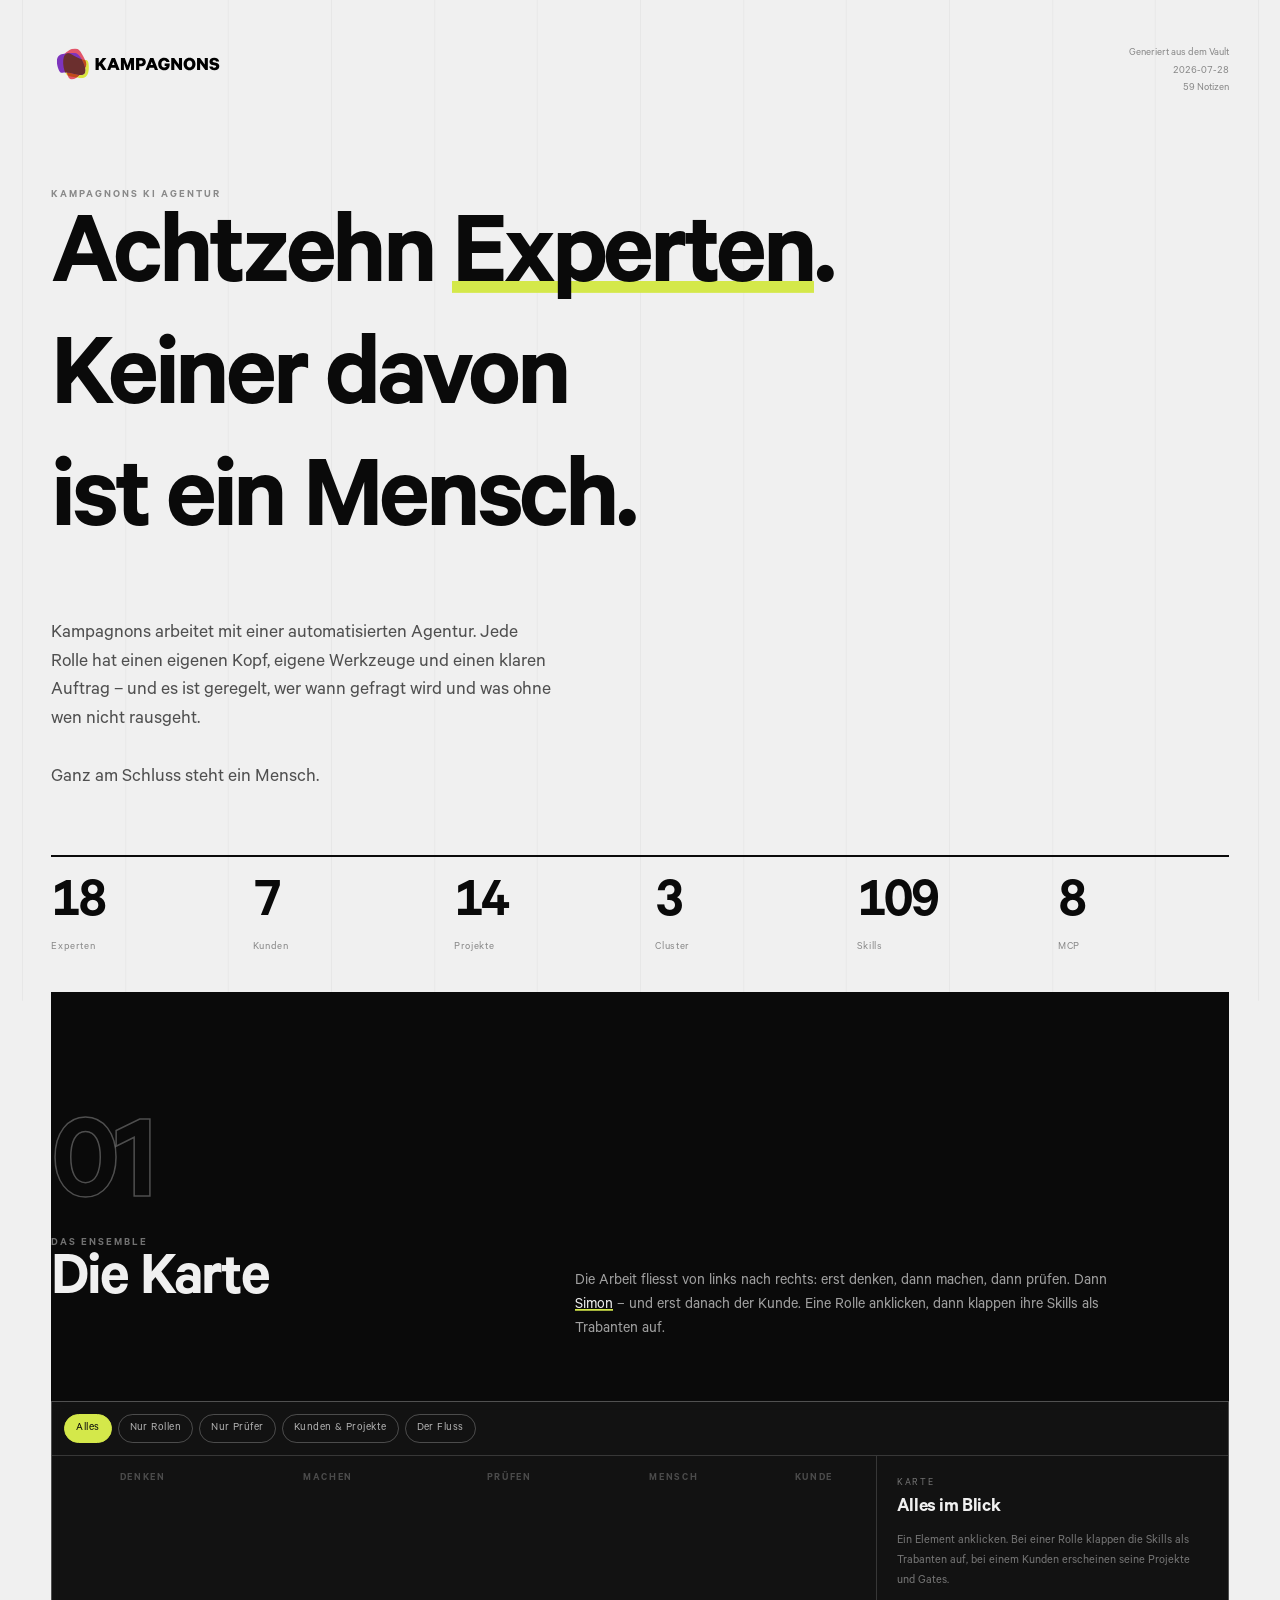
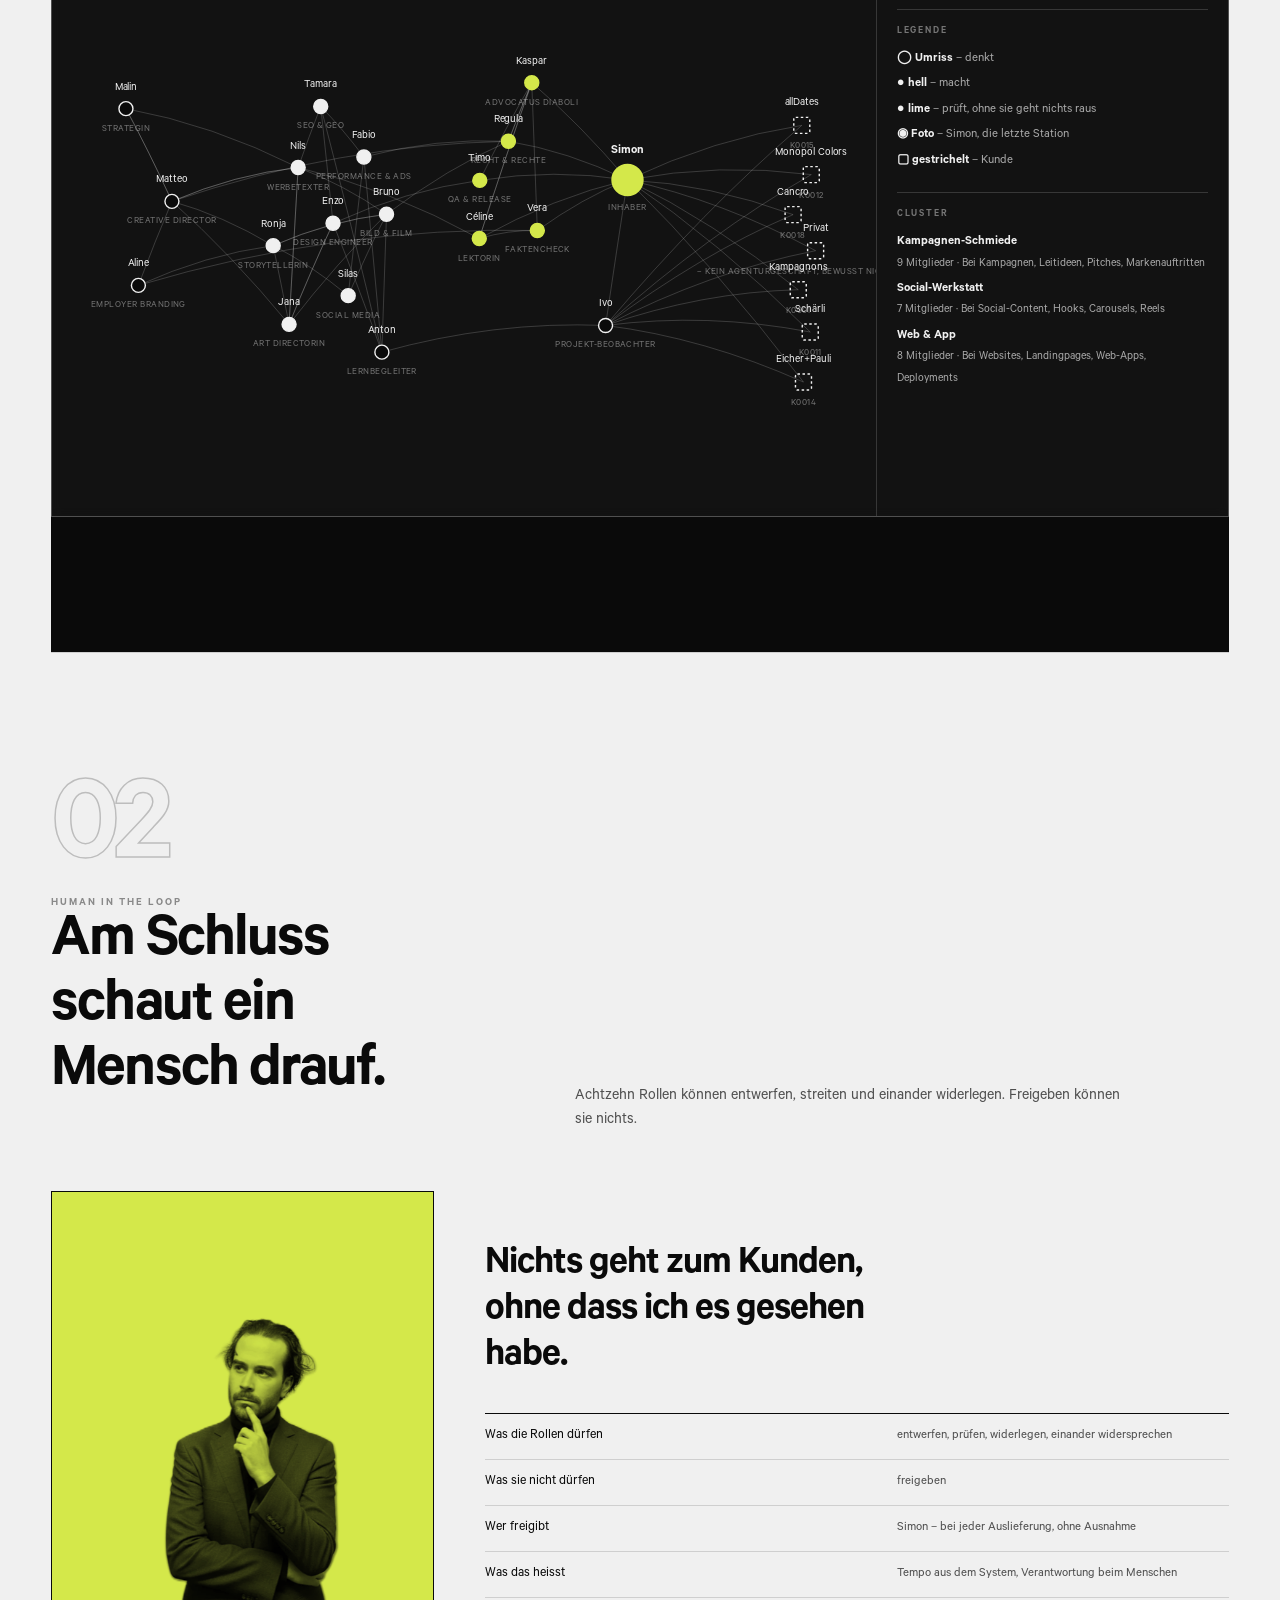
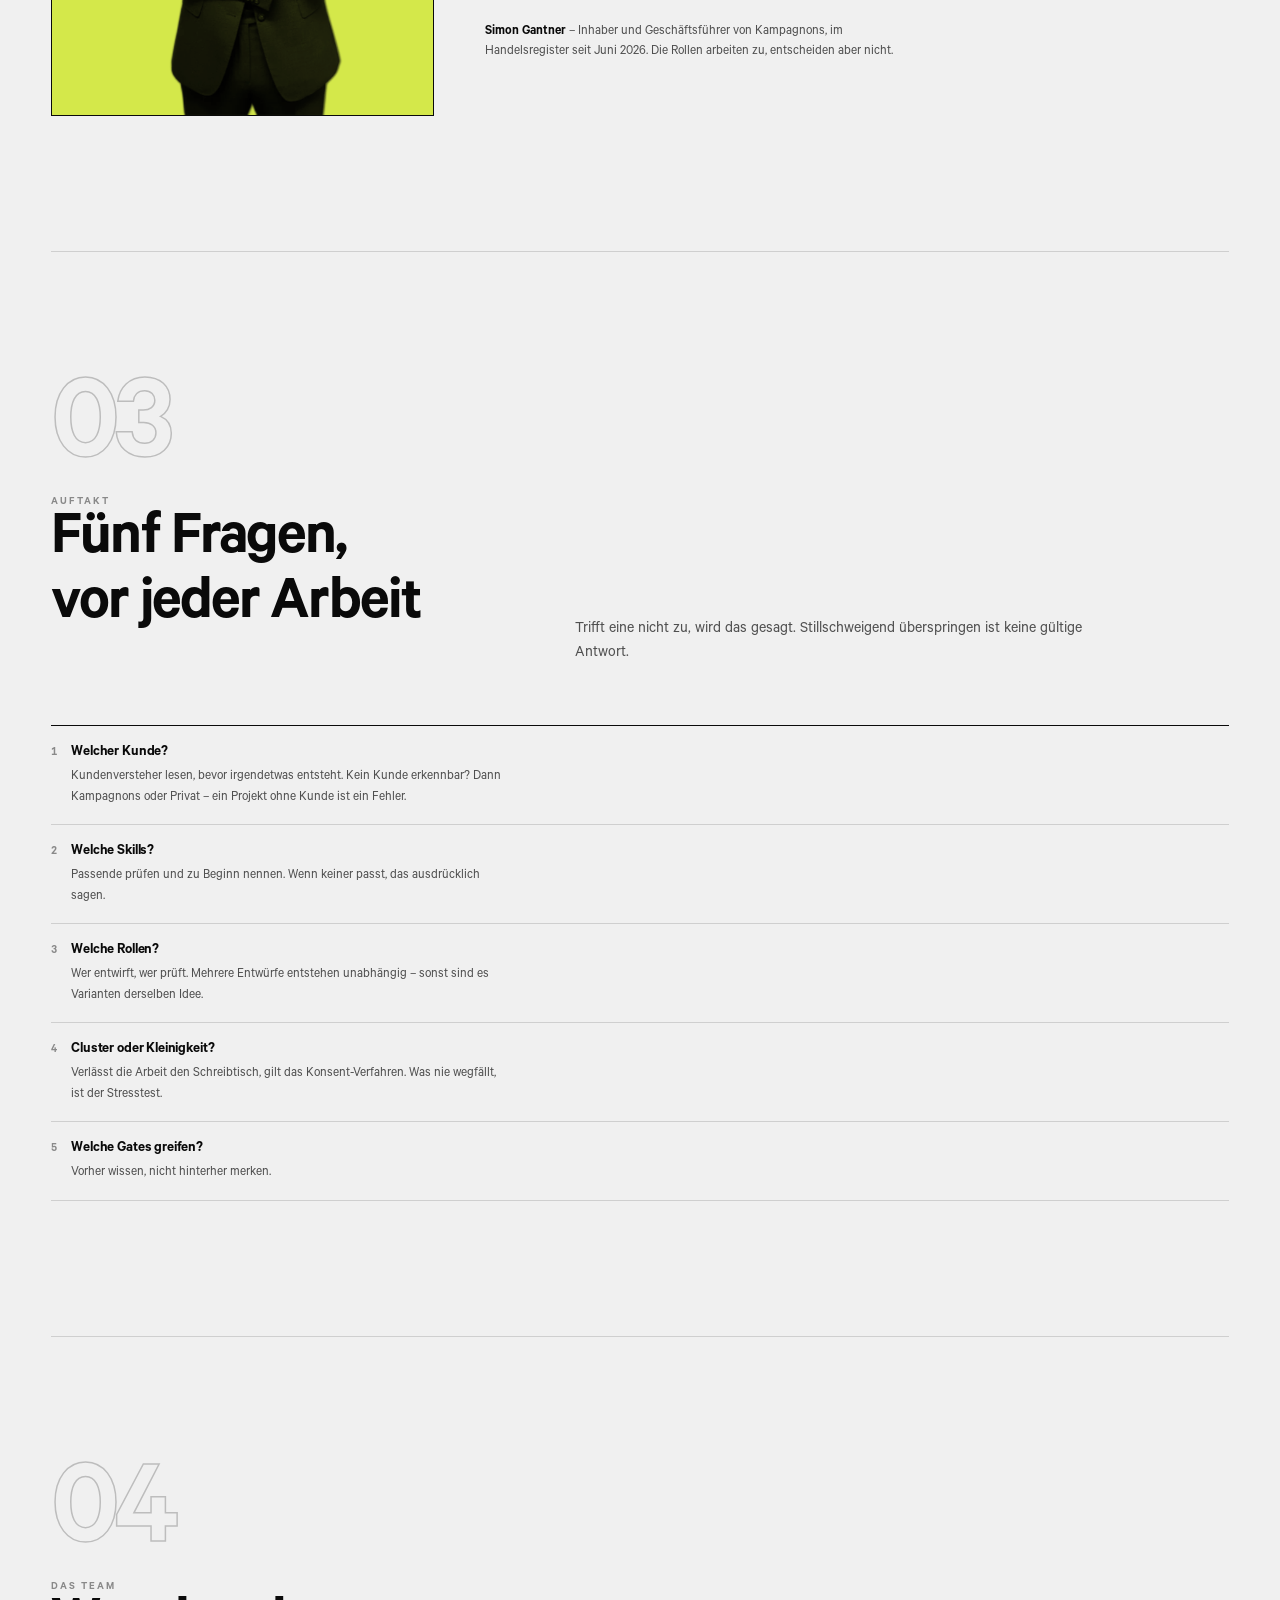
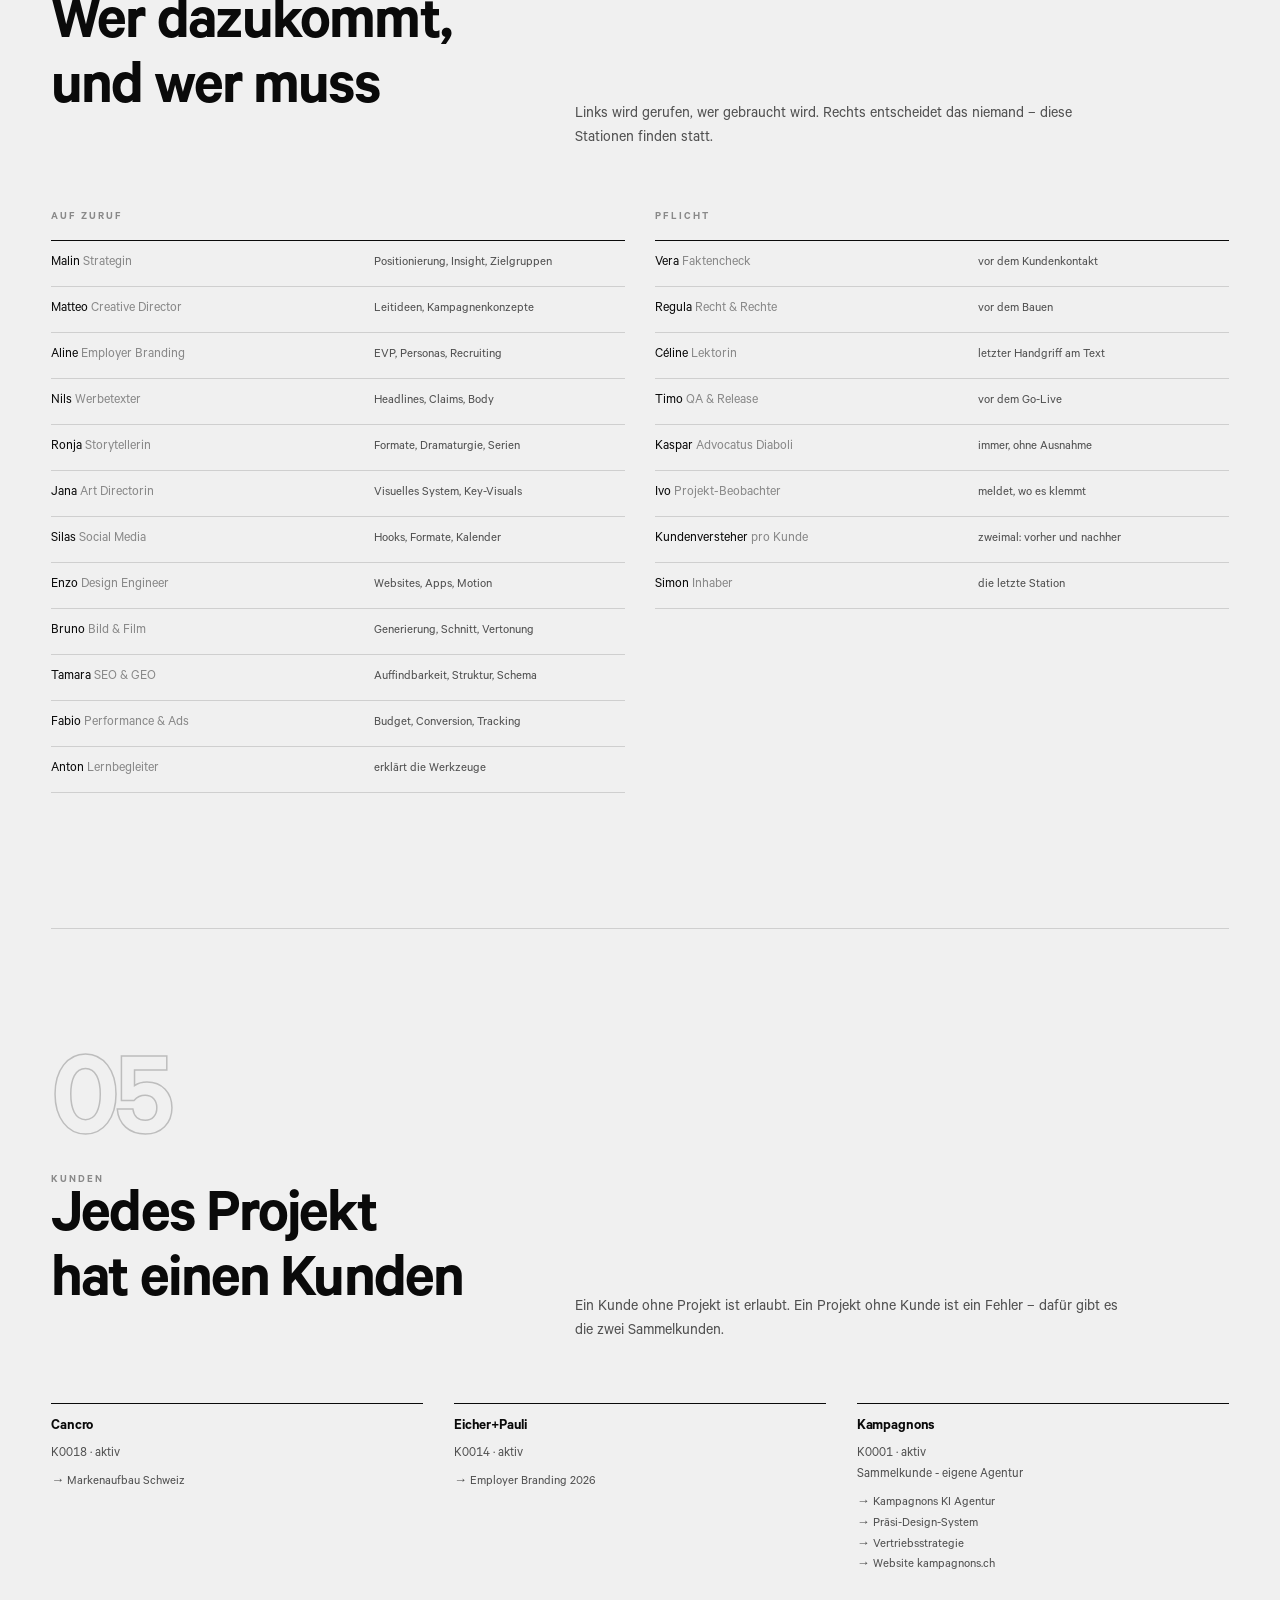
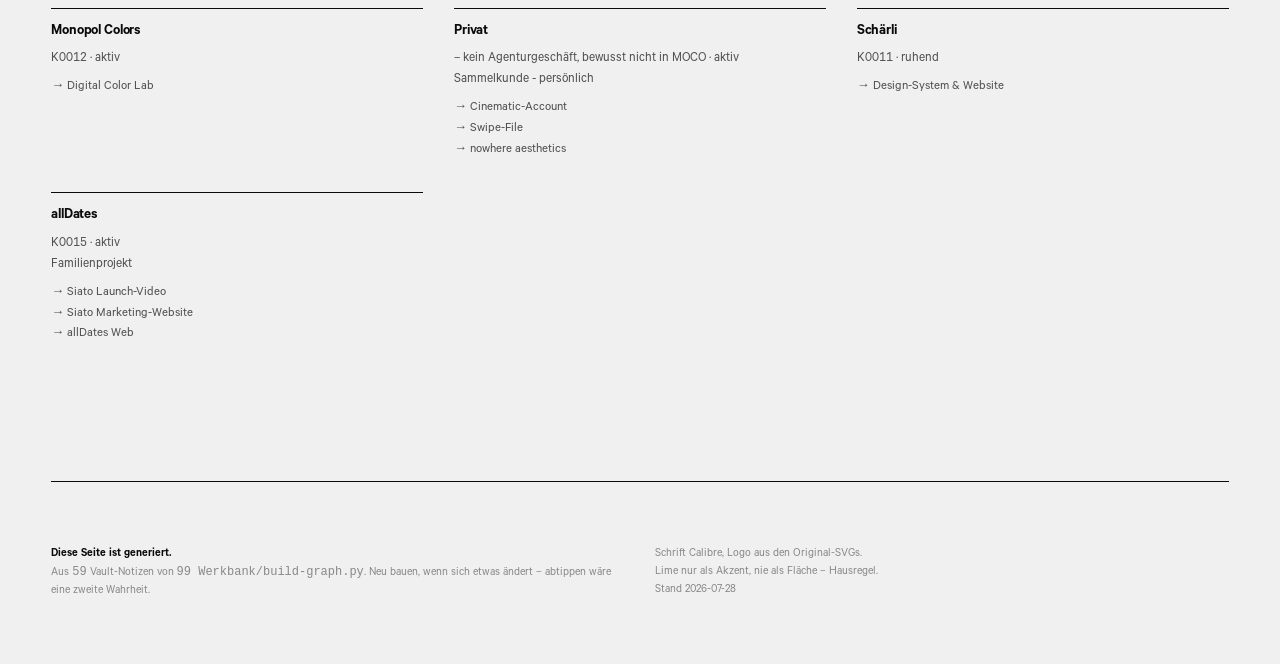
==== commit 9721ca0f: "Karte v2: Human in the loop, klarerer Titel, mutigeres Design - Simon als letzte Station vor dem Kun" ====
--- a/9dvrheqi-tsb01pn7/index.html
+++ b/9dvrheqi-tsb01pn7/index.html
@@ -30,15 +30,15 @@
 
 /* ── Typografie ── */
 .eyebrow{font-size:11px;font-weight:600;letter-spacing:.18em;text-transform:uppercase;color:var(--ink-45)}
-.display{font-weight:600;letter-spacing:-.035em;line-height:.92;
-  font-size:clamp(2.6rem,min(8.4vw,11vh),7.5rem)}
-h2{font-weight:600;letter-spacing:-.025em;line-height:1;
-  font-size:clamp(1.7rem,min(4.4vw,6vh),3.2rem);margin-bottom:.35em}
+.display{font-weight:600;letter-spacing:-.04em;line-height:1.13;
+  font-size:clamp(2.9rem,min(9.6vw,12vh),9rem)}
+h2{font-weight:600;letter-spacing:-.03em;line-height:1.03;
+  font-size:clamp(2rem,min(5.4vw,7vh),4.2rem);margin-bottom:.4em}
 h3{font-size:15px;font-weight:600;letter-spacing:-.01em}
 p{color:var(--ink-70);max-width:62ch}
 .lead{font-size:clamp(1rem,1.55vw,1.28rem);line-height:1.45;color:var(--ink-70);max-width:46ch}
 .mark{position:relative;display:inline;background-image:linear-gradient(var(--lime),var(--lime));
-  background-repeat:no-repeat;background-size:100% .13em;background-position:0 82%}
+  background-repeat:no-repeat;background-size:100% .11em;background-position:0 73%}
 .mono{font-variant-numeric:tabular-nums;font-feature-settings:"tnum"}
 
 /* ── Kopf ── */
@@ -47,16 +47,16 @@
 .topbar{display:flex;align-items:flex-start;justify-content:space-between;gap:24px}
 .topbar svg{height:clamp(26px,3.2vw,38px);width:auto;display:block}
 .stand{text-align:right;font-size:11px;line-height:1.6;color:var(--ink-45)}
-.hero-mid{margin:clamp(28px,7vh,80px) 0 0}
-.hero-sub{margin-top:clamp(18px,3vh,32px);display:flex;flex-wrap:wrap;gap:clamp(20px,4vw,64px);align-items:flex-end}
-.zahlen{display:grid;grid-template-columns:repeat(auto-fit,minmax(84px,1fr));gap:clamp(12px,2vw,28px);
-  border-top:1px solid var(--ink);padding-top:14px}
-.zahl b{display:block;font-size:clamp(1.5rem,3.4vw,2.6rem);font-weight:600;letter-spacing:-.03em;line-height:1}
+.hero-mid{margin:clamp(40px,10vh,120px) 0 0}
+.hero-sub{margin-top:clamp(30px,5.5vh,58px);display:flex;flex-wrap:wrap;gap:clamp(20px,4vw,64px);align-items:flex-end}
+.zahlen{display:grid;grid-template-columns:repeat(auto-fit,minmax(96px,1fr));gap:clamp(14px,2.4vw,34px);
+  border-top:2px solid var(--ink);padding-top:22px;margin-top:clamp(36px,7vh,84px)}
+.zahl b{display:block;font-size:clamp(1.9rem,4.4vw,3.6rem);font-weight:600;letter-spacing:-.03em;line-height:1}
 .zahl span{display:block;font-size:11px;letter-spacing:.06em;color:var(--ink-45);margin-top:4px}
 
 /* ── Sektionen ── */
-section{padding:clamp(56px,11vh,140px) 0;border-top:1px solid var(--hair)}
-.sec-head{display:grid;grid-template-columns:minmax(0,1fr);gap:10px;margin-bottom:clamp(24px,4vh,52px)}
+section{padding:clamp(76px,15vh,190px) 0;border-top:1px solid var(--hair)}
+.sec-head{display:grid;grid-template-columns:minmax(0,1fr);gap:14px;margin-bottom:clamp(36px,6.5vh,80px)}
 @media(min-width:900px){.sec-head{grid-template-columns:minmax(0,.42fr) minmax(0,.58fr);gap:var(--gap);align-items:end}}
 
 /* ── Karte ── */
@@ -126,6 +126,52 @@
   font-variant-numeric:tabular-nums;padding-top:2px}
 .step h3{margin-bottom:3px}
 .step p{font-size:13.5px}
+
+/* ── Grosse Sektions-Ziffer ── */
+.snum{font-size:clamp(3.4rem,min(11vw,14vh),9.5rem);font-weight:600;line-height:.8;
+  letter-spacing:-.05em;color:transparent;-webkit-text-stroke:1.5px var(--ink-22);
+  display:block;margin-bottom:.06em}
+.inv .snum{-webkit-text-stroke-color:rgba(240,240,240,.30)}
+
+/* ── Invertierte Sektion ── */
+.inv{background:var(--ink);color:var(--paper);border-top:0}
+.inv h2,.inv .p-title{color:var(--paper)}
+.inv p{color:rgba(240,240,240,.66)}
+.inv .eyebrow{color:rgba(240,240,240,.45)}
+.inv .mark{background-image:linear-gradient(var(--lime),var(--lime))}
+.inv #karte{border-color:rgba(240,240,240,.28);background:rgba(255,255,255,.035)}
+.inv .karte-bar{border-bottom-color:rgba(240,240,240,.16)}
+.inv .chip{border-color:rgba(240,240,240,.26);color:rgba(240,240,240,.72)}
+.inv .chip:hover{border-color:var(--paper);color:var(--paper)}
+.inv .chip[aria-pressed="true"]{background:var(--lime);border-color:var(--lime);color:var(--ink)}
+.inv #panel{border-left-color:rgba(240,240,240,.16);border-top-color:rgba(240,240,240,.16)}
+.inv .p-eyebrow,.inv .p-block h4{color:rgba(240,240,240,.45)}
+.inv .p-block{border-top-color:rgba(240,240,240,.16)}
+.inv .p-block li{color:rgba(240,240,240,.68)}
+.inv .p-block li b{color:var(--paper)}
+.inv .tag{border-color:rgba(240,240,240,.26);color:rgba(240,240,240,.72)}
+.inv .tag.solid{background:var(--paper);border-color:var(--paper);color:var(--ink)}
+.inv .skills code{background:rgba(255,255,255,.09);color:rgba(240,240,240,.78)}
+.inv .hint{color:rgba(240,240,240,.45)}
+.inv .band-label{fill:rgba(240,240,240,.26)}
+.inv .edge{stroke:var(--paper);stroke-opacity:.18}
+.inv .edge.hot{stroke-opacity:.85}
+.inv .node .shape{stroke:var(--paper);fill:var(--ink)}
+.inv .node.g-machen .shape{fill:var(--paper)}
+.inv .node.g-pruefen .shape{fill:var(--lime);stroke:var(--lime)}
+.inv .node.g-kunde .shape{fill:transparent;stroke-dasharray:2.5 2.5}
+.inv .node.g-mensch .shape{fill:var(--lime);stroke:var(--lime);stroke-width:2.4}
+.inv .node .lbl{fill:var(--paper)}
+.inv .node .sub{fill:rgba(240,240,240,.45)}
+.node.g-mensch .lbl{font-size:13px;font-weight:600}
+
+/* ── Human in the loop ── */
+.hitl{display:grid;gap:clamp(24px,4vw,56px);grid-template-columns:1fr;align-items:center}
+@media(min-width:840px){.hitl{grid-template-columns:minmax(0,.34fr) minmax(0,.66fr)}}
+.hitl-img{position:relative;border:1px solid var(--ink);background:var(--lime);overflow:hidden}
+.hitl-img img{display:block;width:100%;height:auto;mix-blend-mode:multiply}
+.hitl-quote{font-size:clamp(1.35rem,min(3.4vw,4.6vh),2.5rem);font-weight:600;
+  letter-spacing:-.025em;line-height:1.14;color:var(--ink);max-width:20ch}
 
 /* ── Reveal ── */
 .rv{opacity:0;transform:translate3d(0,22px,0);filter:blur(5px);
@@ -190,12 +236,15 @@
   <div class="hero-mid">
     <div class="eyebrow rv">Kampagnons KI Agentur</div>
     <h1 class="display rv" style="transition-delay:.06s">
-      Wer <span class="mark">macht</span> was,<br>und wer lässt<br>es nicht durch.
+      Achtzehn <span class="mark">Experten</span>.<br>Keiner davon<br>ist ein Mensch.
     </h1>
     <div class="hero-sub">
       <p class="lead rv" style="transition-delay:.12s">
-        Rollen mit eigenem Kopf, ihre Werkzeuge, die Kunden dahinter – und die
-        Stationen, an denen etwas hängen bleibt, bevor es rausgeht.
+        Kampagnons arbeitet mit einer automatisierten Agentur. Jede Rolle hat einen
+        eigenen Kopf, eigene Werkzeuge und einen klaren Auftrag – und es ist geregelt,
+        wer wann gefragt wird und was ohne wen nicht rausgeht.
+        <br><br>
+        Ganz am Schluss steht ein Mensch.
       </p>
     </div>
   </div>
@@ -203,12 +252,14 @@
   <div class="zahlen rv" id="zahlen" style="transition-delay:.18s"></div>
 </header>
 
-<section id="ensemble">
+<section id="ensemble" class="inv">
   <div class="sec-head">
-    <div><div class="eyebrow rv">01 – Das Ensemble</div><h2 class="rv">Die Karte</h2></div>
+    <div><span class="snum rv">01</span><div class="eyebrow rv">Das Ensemble</div>
+      <h2 class="rv">Die Karte</h2></div>
     <p class="rv">Die Arbeit fliesst von links nach rechts: erst denken, dann machen,
-      dann prüfen. Ganz rechts der Kunde, bei dem sie ankommt. Eine Rolle anklicken,
-      dann klappen ihre Skills als Trabanten auf.</p>
+      dann prüfen. Dann <span class="mark" style="color:var(--paper)">Simon</span> –
+      und erst danach der Kunde. Eine Rolle anklicken, dann klappen ihre Skills als
+      Trabanten auf.</p>
   </div>
 
   <div id="karte" class="rv">
@@ -220,9 +271,29 @@
   </div>
 </section>
 
+<section id="mensch">
+  <div class="sec-head">
+    <div><span class="snum rv">02</span><div class="eyebrow rv">Human in the loop</div>
+      <h2 class="rv">Am Schluss<br>schaut ein<br>Mensch drauf.</h2></div>
+    <p class="rv">Achtzehn Rollen können entwerfen, streiten und einander widerlegen.
+      Freigeben können sie nichts.</p>
+  </div>
+  <div class="hitl">
+    <div class="hitl-img rv"><img src="[data-uri]" alt="Simon Gantner" loading="lazy"></div>
+    <div>
+      <p class="hitl-quote rv">Nichts geht zum Kunden, ohne dass ich es gesehen habe.</p>
+      <div class="rows rv" style="margin-top:clamp(20px,3.5vh,40px)" id="mensch-rows"></div>
+      <p class="rv" style="margin-top:24px;font-size:13.5px">
+        <b style="color:var(--ink)">Simon Gantner</b> – Inhaber und Geschäftsführer
+        von Kampagnons, im Handelsregister seit Juni 2026. Die Rollen arbeiten
+        zu, entscheiden aber nicht.</p>
+    </div>
+  </div>
+</section>
+
 <section id="auftakt">
   <div class="sec-head">
-    <div><div class="eyebrow rv">02 – Auftakt</div><h2 class="rv">Fünf Fragen,<br>vor jeder Arbeit</h2></div>
+    <div><span class="snum rv">03</span><div class="eyebrow rv">Auftakt</div><h2 class="rv">Fünf Fragen,<br>vor jeder Arbeit</h2></div>
     <p class="rv">Trifft eine nicht zu, wird das gesagt. Stillschweigend überspringen
       ist keine gültige Antwort.</p>
   </div>
@@ -231,21 +302,21 @@
 
 <section id="zuzug">
   <div class="sec-head">
-    <div><div class="eyebrow rv">03 – Zuzug</div><h2 class="rv">Wann kommt<br>wer dazu</h2></div>
-    <p class="rv">Die obere Hälfte ist Zuruf. Die untere ist Pflicht – dort entscheidet
-      niemand, ob die Station stattfindet.</p>
+    <div><span class="snum rv">04</span><div class="eyebrow rv">Das Team</div><h2 class="rv">Wer dazukommt,<br>und wer muss</h2></div>
+    <p class="rv">Links wird gerufen, wer gebraucht wird. Rechts entscheidet das
+      niemand – diese Stationen finden statt.</p>
   </div>
   <div class="cols c2">
-    <div class="rv"><div class="eyebrow" style="margin-bottom:10px">Auf Zuruf</div>
+    <div class="rv"><div class="eyebrow" style="margin-bottom:14px">Auf Zuruf</div>
       <div class="rows" id="zuzug-frei"></div></div>
-    <div class="rv" style="transition-delay:.08s"><div class="eyebrow" style="margin-bottom:10px">Pflichtstationen</div>
+    <div class="rv" style="transition-delay:.08s"><div class="eyebrow" style="margin-bottom:14px">Pflicht</div>
       <div class="rows" id="zuzug-pflicht"></div></div>
   </div>
 </section>
 
 <section id="kunden">
   <div class="sec-head">
-    <div><div class="eyebrow rv">04 – Kunden</div><h2 class="rv">Jedes Projekt<br>hat einen Kunden</h2></div>
+    <div><span class="snum rv">05</span><div class="eyebrow rv">Kunden</div><h2 class="rv">Jedes Projekt<br>hat einen Kunden</h2></div>
     <p class="rv">Ein Kunde ohne Projekt ist erlaubt. Ein Projekt ohne Kunde ist ein
       Fehler – dafür gibt es die zwei Sammelkunden.</p>
   </div>
@@ -270,6 +341,7 @@
 </div>
 
 <script>
+const SIMONPIC = '[data-uri]';
 const D = {"rollen": [{"id": "aline-employer-branding", "label": "Aline (Employer Branding)", "ebene": "Strategie", "typ": "Hub", "gruppe": "denken", "skills": ["marketing-psychology", "content-strategy", "social-content", "copywriting"], "auftrag": "Du baust Arbeitgebermarken und prüfst, ob eine kreative Idee die Arbeitgebermarke wirklich einlöst - oder ob sie nur gut aussieht.", "desc": "Aline (Employer Branding) - baut und prüft Arbeitgebermarken. EVP, Personas, Content-Säulen, Candidate Journey, Karriereseite, Recruiting-Kampagnen. Nutze sie bei allem, was Bewerbende statt Kunden anspricht, und wenn eine Idee auf ihre EVP-Passung geprüft werden soll.", "alleSkills": ["content-strategy", "copywriting", "marketing-psychology", "social-content"]}, {"id": "anton-lernbegleiter", "label": "Anton (Lernbegleiter)", "ebene": "Meta", "typ": "Floating", "gruppe": "uebersicht", "skills": [], "auftrag": "Du erklärst, wie die Werkzeuge funktionieren - Claude Code, Skills, Subagents, MCP, Hooks, neue Modelle. Immer am eigenen Setup, nie abstrakt.", "desc": "Anton (Lernbegleiter) - erklärt Claude Code, Skills, Subagents, MCP und neue KI-Werkzeuge anhand von Simons eigenem Setup. Nutze ihn, wenn Simon wissen will, wie etwas funktioniert oder ob es noch aktuell ist.", "alleSkills": []}, {"id": "bruno-bild-und-film", "label": "Bruno (Bild & Film)", "ebene": "Produktion", "typ": "Hub", "gruppe": "machen", "skills": ["higgsfield-generate", "higgsfield-soul-id", "hyperframes", "hyperframes-media", "motion-graphics", "general-video", "creative-taste"], "auftrag": "Du erzeugst Bild und Bewegung. Generierte Stills, animierte Clips, Kompositionen, Captions, Vertonung.", "desc": "Bruno (Bild & Film) - erzeugt Bilder und Videos: Higgsfield-Generierung, HyperFrames-Kompositionen, Motion Graphics, Captions, Voice-over. Nutze ihn für jedes bewegte oder generierte Bild.", "alleSkills": ["creative-taste", "embedded-captions", "general-video", "graphic-overlays", "higgsfield-generate", "higgsfield-marketplace-cards", "higgsfield-product-photoshoot", "higgsfield-soul-id", "hyperframes", "hyperframes-animation", "hyperframes-cli", "hyperframes-core", "hyperframes-creative", "hyperframes-media", "hyperframes-registry", "motion-graphics", "music-to-video", "remotion", "remotion-to-hyperframes", "voicebox"]}, {"id": "celine-lektorin", "label": "Céline (Lektorin)", "ebene": "Qualität", "typ": "Checkpoint", "gruppe": "pruefen", "skills": ["copy-editing", "kampagnons-voice"], "auftrag": "Du machst den letzten Durchgang. Nicht umschreiben - schleifen. Und alles finden, was Simon sonst als Erster sieht.", "desc": "Céline (Lektorin) - letzter Schliff vor der Auslieferung. Rechtschreibung, Grammatik, Konsistenz, Kürzung, Schweizer Schreibung, Gedankenstriche. Nutze sie auf jeden Text, kurz bevor er rausgeht.", "alleSkills": ["copy-editing", "kampagnons-voice"]}, {"id": "enzo-design-engineer", "label": "Enzo (Design Engineer)", "ebene": "Produktion", "typ": "Hub", "gruppe": "machen", "skills": ["frontend-design", "web-design-guidelines", "gsap-core", "gsap-scrolltrigger", "shadcn-ui", "react-components", "kmu-website-cyon"], "auftrag": "Du baust. Websites, Landingpages, Web-Apps - Frontend, Motion, Struktur. Und zwar so, dass es nach etwas aussieht und trotzdem wartbar bleibt.", "desc": "Enzo (Design Engineer) - baut Websites, Landingpages und Web-Apps. Frontend, Motion, Deployment-Vorbereitung. Nutze ihn für jede gebaute Oberfläche, von der Landingpage bis zur App.", "alleSkills": ["frontend-design", "gsap-core", "gsap-frameworks", "gsap-performance", "gsap-plugins", "gsap-react", "gsap-scrolltrigger", "gsap-timeline", "gsap-utils", "kmu-website-cyon", "react-components", "shadcn-ui", "web-design-guidelines"]}, {"id": "fabio-performance-und-ads", "label": "Fabio (Performance & Ads)", "ebene": "Produktion", "typ": "Mitglied", "gruppe": "machen", "skills": ["ads", "ads-plan", "paid-ads", "page-cro", "ab-test-setup", "analytics-tracking"], "auftrag": "Du sorgst dafür, dass bezahltes Geld etwas bewirkt, und dass man es hinterher nachweisen kann.", "desc": "Fabio (Performance & Ads) - bezahlte Werbung und Conversion. Google, Meta, LinkedIn, TikTok, Microsoft; dazu Landingpage-Conversion, A/B-Tests und Tracking. Nutze ihn, wenn Budget im Spiel ist oder eine Seite besser konvertieren soll.", "alleSkills": ["ab-test-setup", "ads", "ads-audit", "ads-budget", "ads-competitor", "ads-creative", "ads-google", "ads-landing", "ads-linkedin", "ads-meta", "ads-microsoft", "ads-plan", "ads-tiktok", "ads-youtube", "analytics-tracking", "email-sequence", "form-cro", "onboarding-cro", "page-cro", "paid-ads", "paywall-upgrade-cro", "popup-cro", "signup-flow-cro"]}, {"id": "ivo-projekt-beobachter", "label": "Ivo (Projekt-Beobachter)", "ebene": "Meta", "typ": "Floating", "gruppe": "uebersicht", "skills": ["apple-mail-reminders"], "auftrag": "Du sagst, wo es klemmt. Nicht, was alles läuft - das weiss Simon selbst. Du suchst die Stellen, an denen etwas stillsteht, überfällig ist oder auf eine Entscheidung wartet, die nie getroffen wurde.", "desc": "Ivo (Projekt-Beobachter) - liest Projekte, Dossiers, MOCO, Notion und Erinnerungen und sagt, wo etwas klemmt. Nutze ihn für ein Wochen- oder Tagesbild, vor Kundenterminen, und wenn unklar ist, was gerade wirklich ansteht.", "alleSkills": ["apple-mail-reminders"]}, {"id": "jana-art-direktorin", "label": "Jana (Art Directorin)", "ebene": "Konzeption", "typ": "Hub", "gruppe": "machen", "skills": ["frontend-design", "ui-ux-pro-max", "taste-design", "higgsfield-generate", "creative-taste"], "auftrag": "Du gibst der Idee ein Aussehen - und zwar ein System, nicht ein einzelnes schönes Bild. Farbe, Typo, Raster, Bildsprache, Bewegung.", "desc": "Jana (Art Directorin) - entwirft das visuelle System, Key-Visuals, Bildsprache und Layout. Nutze sie für Decks, Kampagnenvisuals, Moodboards und immer dann, wenn eine Idee aussehen muss, nicht nur klingen.", "alleSkills": ["creative-taste", "design-md", "enhance-prompt", "frontend-design", "higgsfield-generate", "stitch-design", "stitch-loop", "taste-design", "ui-ux-pro-max"]}, {"id": "kaspar-advocatus-diaboli", "label": "Kaspar (Advocatus Diaboli)", "ebene": "Qualität", "typ": "Checkpoint", "gruppe": "pruefen", "skills": ["creative-taste", "kampagnons-voice", "marketing-psychology"], "auftrag": "Du widerlegst. Das ist die ganze Aufgabe. Du verbesserst nicht, du schlägst nichts vor, du relativierst nicht, und du lobst nicht, um die Kritik erträglicher zu machen. Andere bauen. Du versuchst einzureissen, was sie gebaut haben, damit es nicht beim Kunden einreisst.", "desc": "Kaspar (Advocatus Diaboli) - adversarialer Prüfer. Widerlegt Konzepte, Leitideen, Decks, Texte, Websites und Code, bevor sie ausgeliefert werden. Nutze ihn vor jeder Auslieferung an einen Kunden oder ins Netz, und immer als letzte Phase des Konsent-Verfahrens. Er verbessert nicht, er widerlegt.", "alleSkills": ["creative-taste", "kampagnons-voice", "marketing-psychology"]}, {"id": "malin-strategin", "label": "Malin (Strategin)", "ebene": "Strategie", "typ": "Hub", "gruppe": "denken", "skills": ["marketing-psychology", "content-strategy", "product-marketing-context", "pricing-strategy", "launch-strategy"], "auftrag": "Du klärst, worauf eingezahlt wird, bevor jemand anfängt zu bauen. Positionierung, Insight, Zielgruppe, Reihenfolge.", "desc": "Malin (Strategin) - Positionierung, Insight, Zielgruppen, Go-to-Market, Preis und Launch. Nutze sie, bevor kreativ gearbeitet wird, wenn unklar ist, worauf die Idee eigentlich einzahlt.", "alleSkills": ["competitor-alternatives", "content-strategy", "free-tool-strategy", "launch-strategy", "marketing-psychology", "pricing-strategy", "product-marketing-context", "referral-program"]}, {"id": "matteo-creative-director", "label": "Matteo (Creative Director)", "ebene": "Konzeption", "typ": "Hub", "gruppe": "denken", "skills": ["creative-ad-ideas", "creative-taste", "marketing-ideas", "marketing-psychology"], "auftrag": "Du erfindest die Idee. Nicht den Text, nicht das Bild, nicht das Deck - die Idee, aus der Text, Bild und Deck erst folgen.", "desc": "Matteo (Creative Director) - erfindet Leitideen, Kampagnenkonzepte und kreative Territorien. Nutze ihn, sobald aus einem Briefing eine Idee werden muss, und immer für den Solo-Entwurf in der Kampagnen-Schmiede. Er liefert Ideen, keine Ausführung.", "alleSkills": ["creative-ad-ideas", "creative-taste", "marketing-ideas", "marketing-psychology"]}, {"id": "nils-werbetexter", "label": "Nils (Werbetexter)", "ebene": "Produktion", "typ": "Hub", "gruppe": "machen", "skills": ["kampagnons-voice", "copywriting", "marketing-psychology", "copy-editing"], "auftrag": "Du machst aus einer Idee Sprache. Headline, Claim, Body, Deck-Text, Website-Text. Kurz genug, dass es hängen bleibt, konkret genug, dass es stimmt.", "desc": "Nils (Werbetexter) - schreibt Headlines, Claims, Body-Copy, Deck-Texte und Website-Texte. Nutze ihn, sobald aus einer Idee Sprache werden muss, und für den Solo-Entwurf, wenn mehrere Textrichtungen gegeneinander antreten sollen.", "alleSkills": ["copy-editing", "copywriting", "kampagnons-voice", "marketing-psychology"]}, {"id": "regula-recht-und-rechte", "label": "Regula (Recht & Rechte)", "ebene": "Qualität", "typ": "Checkpoint", "gruppe": "pruefen", "skills": [], "auftrag": "Du klärst Rechte, bevor gebaut wird. Nicht danach. Ein Klangbett, das nach dem Launch getauscht werden muss, kostet doppelt - einmal die Produktion, einmal die Peinlichkeit.", "desc": "Regula (Recht & Rechte) - klärt Musik-, Bild-, Schrift- und Markenrechte sowie Personenabbildung und Datenschutz, BEVOR gebaut wird. Nutze sie bei jedem Projekt mit Musik, generierten Bildern von Menschen, fremden Marken, Kundenlogos, Schriftlizenzen oder Formularen, die Daten sammeln.", "alleSkills": []}, {"id": "ronja-storytellerin", "label": "Ronja (Storytellerin)", "ebene": "Konzeption", "typ": "Mitglied", "gruppe": "machen", "skills": ["creative-taste", "social-content", "kampagnons-voice", "marketing-psychology"], "auftrag": "Du baust Formate, nicht Beiträge. Eine Doku, ein Porträt, eine Serie - etwas mit Dramaturgie und einer Mechanik, die sich wiederholen lässt.", "desc": "Ronja (Storytellerin) - baut Erzählformate: Dokus, Porträts, Serien, Formatmechaniken, Dramaturgie. Nutze sie, wenn aus einer Idee ein Format mit Anfang, Spannung und Wiederholbarkeit werden soll.", "alleSkills": ["creative-taste", "faceless-explainer", "kampagnons-voice", "marketing-psychology", "pr-to-video", "product-launch-video", "social-content", "website-to-video"]}, {"id": "silas-social-media", "label": "Silas (Social Media)", "ebene": "Konzeption", "typ": "Hub", "gruppe": "machen", "skills": ["creative-taste", "swipe", "social-content", "marketing-psychology", "nowhere-aesthetics", "hook-writing", "hook-tactics", "hook-voice-patterns"], "auftrag": "Du baust, was im Feed überlebt. Der Hook ist dein Hauptwerkzeug - alles andere kommt danach.", "desc": "Silas (Social Media) - Hooks, Formate, Content-Kalender, Plattformlogik für TikTok, Instagram und LinkedIn. Nutze ihn für alles, was in einen Feed geht, und immer dann, wenn mehrere Hook-Richtungen gegeneinander antreten sollen.", "alleSkills": ["creative-taste", "draft_social_post", "hook-tactics", "hook-voice-patterns", "hook-writing", "marketing-psychology", "nowhere-aesthetics", "slideshow", "social-content", "swipe"]}, {"id": "tamara-seo-und-geo", "label": "Tamara (SEO & GEO)", "ebene": "Produktion", "typ": "Mitglied", "gruppe": "machen", "skills": ["seo", "seo-plan", "seo-page", "seo-content", "seo-technical", "seo-geo", "schema-markup", "seo-audit"], "auftrag": "Du sorgst dafür, dass gefunden wird, was gebaut wurde - in Suchmaschinen **und in KI-Antworten**. Das zweite ist neu und wird gern vergessen.", "desc": "Tamara (SEO & GEO) - Auffindbarkeit in Suchmaschinen und in KI-Antworten. Technisches SEO, Content, Schema, Sitemaps, GEO. Nutze sie bei jedem Website-Projekt und bei allem, was gefunden werden soll.", "alleSkills": ["programmatic-seo", "schema-markup", "seo", "seo-audit", "seo-competitor-pages", "seo-content", "seo-geo", "seo-hreflang", "seo-images", "seo-page", "seo-plan", "seo-programmatic", "seo-schema", "seo-sitemap", "seo-technical"]}, {"id": "timo-qa-und-release", "label": "Timo (QA & Release)", "ebene": "Qualität", "typ": "Checkpoint", "gruppe": "pruefen", "skills": ["web-design-guidelines", "kmu-website-cyon"], "auftrag": "Du beweist, dass es funktioniert - und zwar dort, wo es der Kunde anschaut, nicht auf dem Rechner, auf dem es gebaut wurde. Danach führst du das Release durch und verifizierst, dass live wirklich live ist.", "desc": "Timo (QA & Release) - prüft Websites und Apps vor dem Deploy und führt das Release durch. Nutze ihn vor jedem Go-Live, nach jedem grösseren Umbau, und wenn geklärt werden soll, ob der Live-Stand wirklich der ist, den man glaubt.", "alleSkills": ["kmu-website-cyon", "web-design-guidelines"]}, {"id": "vera-faktencheck", "label": "Vera (Faktencheck)", "ebene": "Qualität", "typ": "Checkpoint", "gruppe": "pruefen", "skills": [], "auftrag": "Du prüfst, ob stimmt, was behauptet wird. Namen, Jahreszahlen, Kennzahlen, Auszeichnungen, Firmengeschichten, Zitate, Referenzen. Alles, was in einem Dokument als Tatsache auftritt und von einem Kunden gelesen wird.", "desc": "Vera (Faktencheck) - prüft jede Behauptung über echte Menschen, Firmen, Zahlen und Daten, bevor sie in ein Dokument geht, das ein Kunde sieht. Nutze sie bei Pitches, Decks, Websites, Referenzen, Jubiläums- und Zahlenangaben, Gründergeschichten und allem, was als Tatsache auftritt.", "alleSkills": []}], "kunden": [{"id": "kv-cancro", "titel": "Kundenversteher (Cancro)", "label": "Cancro", "moco": "K0018", "status": "aktiv", "art": "", "gates": ["Handarbeit und Herkunft nicht verwässern.", "Sprachsprung beachten.", "Körperdarstellung.", "Nichts behaupten, was nicht gebrieft ist."]}, {"id": "kv-eicher-pauli", "titel": "Kundenversteher (Eicher+Pauli)", "label": "Eicher+Pauli", "moco": "K0014", "status": "aktiv", "art": "", "gates": ["Keine unbelegten Zahlen.", "Kein Greenwashing.", "Selbstironie ja, Arroganz nein.", "Die Einlösung muss intern stimmen.", "Faktencheck Gründergeschichte"]}, {"id": "kv-kampagnons", "titel": "Kundenversteher (Kampagnons)", "label": "Kampagnons", "moco": "K0001", "status": "aktiv", "art": "Sammelkunde - eigene Agentur", "gates": ["Das Lockup wird nie nachgebaut.", "Kein Slop.", "Kurzer Gedankenstrich", "Der Web-Standard gilt für die eigene Seite doppelt.", "DesignSync", "Lokaler Ordner"]}, {"id": "kv-monopol-colors", "titel": "Kundenversteher (Monopol Colors)", "label": "Monopol Colors", "moco": "K0012", "status": "aktiv", "art": "", "gates": ["Kein Effekt darf zeigen, was ein echter Lack nicht kann.", "Keine Fotos aus dem physischen Color Lab.", "Fragen bleiben poetisch.", "Englisch, durchgehend."]}, {"id": "kv-privat", "titel": "Kundenversteher (Privat)", "label": "Privat", "moco": "– kein Agenturgeschäft, bewusst nicht in MOCO", "status": "aktiv", "art": "Sammelkunde - persönlich", "gates": ["Nicht auf Reichweite oder Umsatz optimieren.", "Keine billigen Slideshow-Videos.", "Qualitätsanspruch bleibt.", "Copyright ist hier zweitrangig"]}, {"id": "kv-schaerli", "titel": "Kundenversteher (Schärli)", "label": "Schärli", "moco": "K0011", "status": "ruhend", "art": "", "gates": ["Nicht über die Marke hinausdesignen.", "Handwerk nicht mit Industrie verwechseln.", "Der Web-Standard gilt trotzdem."]}, {"id": "kv-alldates", "titel": "Kundenversteher (allDates)", "label": "allDates", "moco": "K0015", "status": "aktiv", "art": "Familienprojekt", "gates": ["Kein Video-Scrubbing, nichts im Scroll-Event, das Layout oder Decode anfasst.", "Keine getilte Gradient-Animation.", "Einfach halten.", "Higgsfield sparsam.", "Der Web-Standard ist hier Massstab, nicht Ziel."]}], "projekte": [{"id": "Cinematic-Account (Privat)", "label": "Cinematic-Account", "kunde": "Kundenversteher (Privat)", "status": "geplant", "ordner": ""}, {"id": "Design-System & Website (Schärli)", "label": "Design-System & Website", "kunde": "Kundenversteher (Schärli)", "status": "ruhend", "ordner": "Schärli/design-system-export_schärli/"}, {"id": "Digital Color Lab (Monopol Colors)", "label": "Digital Color Lab", "kunde": "Kundenversteher (Monopol Colors)", "status": "laufend", "ordner": "Monopol/Digital Color Lab/"}, {"id": "Employer Branding 2026 (Eicher+Pauli)", "label": "Employer Branding 2026", "kunde": "Kundenversteher (Eicher+Pauli)", "status": "laufend", "ordner": "Eicher+Pauli/"}, {"id": "Kampagnons KI Agentur (Kampagnons)", "label": "Kampagnons KI Agentur", "kunde": "Kundenversteher (Kampagnons)", "status": "im Aufbau", "ordner": "Kampagnons KI Agentur/"}, {"id": "Markenaufbau Schweiz (Cancro)", "label": "Markenaufbau Schweiz", "kunde": "Kundenversteher (Cancro)", "status": "in Vorbereitung", "ordner": "Cancro/"}, {"id": "Präsi-Design-System (Kampagnons)", "label": "Präsi-Design-System", "kunde": "Kundenversteher (Kampagnons)", "status": "geplant", "ordner": ""}, {"id": "Siato Launch-Video (allDates)", "label": "Siato Launch-Video", "kunde": "Kundenversteher (allDates)", "status": "gerendert", "ordner": "siato-launch/"}, {"id": "Siato Marketing-Website (allDates)", "label": "Siato Marketing-Website", "kunde": "Kundenversteher (allDates)", "status": "laufend", "ordner": "Siato/"}, {"id": "Swipe-File (Privat)", "label": "Swipe-File", "kunde": "Kundenversteher (Privat)", "status": "laufend", "ordner": "Simon Inspiration Social Know How/"}, {"id": "Vertriebsstrategie (Kampagnons)", "label": "Vertriebsstrategie", "kunde": "Kundenversteher (Kampagnons)", "status": "laufend", "ordner": "Kampagnons/vertriebsstrategie/"}, {"id": "Website kampagnons.ch (Kampagnons)", "label": "Website kampagnons.ch", "kunde": "Kundenversteher (Kampagnons)", "status": "live", "ordner": "Kampagnons/website_kampagnons/"}, {"id": "allDates Web (allDates)", "label": "allDates Web", "kunde": "Kundenversteher (allDates)", "status": "Bestand", "ordner": "Kampagnons/allDates Web/"}, {"id": "nowhere aesthetics (Privat)", "label": "nowhere aesthetics", "kunde": "Kundenversteher (Privat)", "status": "laufend", "ordner": "nowhere-aesthetics/"}], "cluster": [{"id": "cluster-kampagnen-schmiede", "label": "Kampagnen-Schmiede", "aktivierung": "Bei Kampagnen, Leitideen, Pitches, Markenauftritten", "mitglieder": [{"rolle": "matteo-creative-director", "typ": "Hub"}, {"rolle": "malin-strategin", "typ": "Mitglied"}, {"rolle": "nils-werbetexter", "typ": "Mitglied"}, {"rolle": "jana-art-direktorin", "typ": "Mitglied"}, {"rolle": "ronja-storytellerin", "typ": "Mitglied"}, {"rolle": "aline-employer-branding", "typ": "Bridge"}, {"rolle": "vera-faktencheck", "typ": "Checkpoint"}, {"rolle": "celine-lektorin", "typ": "Checkpoint"}, {"rolle": "kaspar-advocatus-diaboli", "typ": "Checkpoint"}]}, {"id": "cluster-social-werkstatt", "label": "Social-Werkstatt", "aktivierung": "Bei Social-Content, Hooks, Carousels, Reels", "mitglieder": [{"rolle": "silas-social-media", "typ": "Hub"}, {"rolle": "ronja-storytellerin", "typ": "Mitglied"}, {"rolle": "bruno-bild-und-film", "typ": "Mitglied"}, {"rolle": "nils-werbetexter", "typ": "Mitglied"}, {"rolle": "matteo-creative-director", "typ": "Floating"}, {"rolle": "regula-recht-und-rechte", "typ": "Checkpoint"}, {"rolle": "kaspar-advocatus-diaboli", "typ": "Checkpoint"}]}, {"id": "cluster-web-und-app", "label": "Web & App", "aktivierung": "Bei Websites, Landingpages, Web-Apps, Deployments", "mitglieder": [{"rolle": "enzo-design-engineer", "typ": "Hub"}, {"rolle": "jana-art-direktorin", "typ": "Mitglied"}, {"rolle": "nils-werbetexter", "typ": "Mitglied"}, {"rolle": "tamara-seo-und-geo", "typ": "Mitglied"}, {"rolle": "fabio-performance-und-ads", "typ": "Floating"}, {"rolle": "regula-recht-und-rechte", "typ": "Checkpoint"}, {"rolle": "kaspar-advocatus-diaboli", "typ": "Checkpoint"}, {"rolle": "timo-qa-und-release", "typ": "Checkpoint"}]}], "mcp": [{"name": "chrome-devtools", "art": "lokal", "rollen": ["enzo-design-engineer", "timo-qa-und-release"]}, {"name": "shadcn", "art": "lokal", "rollen": ["enzo-design-engineer"]}, {"name": "magic", "art": "lokal", "rollen": ["enzo-design-engineer", "jana-art-direktorin"]}, {"name": "voicebox", "art": "lokal", "rollen": ["bruno-bild-und-film"]}, {"name": "MOCO", "art": "konto", "rollen": ["ivo-projekt-beobachter"]}, {"name": "Notion", "art": "konto", "rollen": ["ivo-projekt-beobachter"]}, {"name": "Higgsfield", "art": "konto", "rollen": ["bruno-bild-und-film", "jana-art-direktorin"]}, {"name": "Canva", "art": "konto", "rollen": ["jana-art-direktorin"]}], "skillsTotal": 109, "stand": "2026-07-28", "notizen": 59};
 
 /* ══ Kopf ══ */
@@ -284,9 +356,9 @@
   `<div class="zahl"><b class="mono">${n}</b><span>${l}</span></div>`).join('');
 
 /* ══ Graph-Daten ══ */
-const GRUPPEN = {denken:{t:'Denken',x:.13},machen:{t:'Machen',x:.40},
-                 pruefen:{t:'Prüfen',x:.655},uebersicht:{t:'Übersicht',x:.40},
-                 kunde:{t:'Kunde',x:.90}};
+const GRUPPEN = {denken:{t:'Denken',x:.11},machen:{t:'Machen',x:.335},
+                 pruefen:{t:'Prüfen',x:.555},mensch:{t:'Mensch',x:.755},
+                 uebersicht:{t:'Übersicht',x:.335},kunde:{t:'Kunde',x:.925}};
 let nodes = [], links = [];
 function build(){
   nodes = []; links = [];
@@ -303,8 +375,20 @@
    ['aline-employer-branding','matteo-creative-director'],['fabio-performance-und-ads','silas-social-media'],
    ['bruno-bild-und-film','regula-recht-und-rechte'],['vera-faktencheck','kaspar-advocatus-diaboli']]
    .forEach(([s,t])=>links.push({s,t,kind:'flow'}));
-  // Kaspar -> alle Kunden (letzte Station)
-  D.kunden.forEach(k=>links.push({s:'kaspar-advocatus-diaboli',t:k.id,kind:'gate'}));
+  // Simon: die letzte Station vor dem Kunden
+  nodes.push({id:'simon',label:'Simon',sub:'Inhaber',kind:'mensch',g:'mensch',r:15,
+    data:{label:'Simon Gantner',rolle:'Inhaber & Geschäftsführer'}});
+  ['kaspar-advocatus-diaboli','celine-lektorin','timo-qa-und-release',
+   'vera-faktencheck','regula-recht-und-rechte']
+   .forEach(r=>links.push({s:r,t:'simon',kind:'flow'}));
+  D.kunden.forEach(k=>links.push({s:'simon',t:k.id,kind:'gate'}));
+
+  // Ivo beobachtet die Kunden, Anton erklärt die Werkzeuge
+  D.kunden.forEach(k=>links.push({s:'ivo-projekt-beobachter',t:k.id,kind:'beobachtet'}));
+  ['enzo-design-engineer','bruno-bild-und-film','tamara-seo-und-geo','fabio-performance-und-ads']
+   .forEach(r=>links.push({s:'anton-lernbegleiter',t:r,kind:'lehrt'}));
+  links.push({s:'anton-lernbegleiter',t:'ivo-projekt-beobachter',kind:'lehrt'});
+  links.push({s:'ivo-projekt-beobachter',t:'simon',kind:'flow'});
   // Cluster-Mitgliedschaften als schwache Kanten
   D.cluster.forEach(c=>{const m=c.mitglieder.map(x=>x.rolle);
     for(let i=0;i<m.length-1;i++) links.push({s:m[i],t:m[i+1],kind:'cluster'});});
@@ -364,10 +448,20 @@
     const t=el('text',{class:'band-label','text-anchor':'middle'}); t.dataset.band=k;
     t.textContent=g.t; gBands.appendChild(t); });
   links.forEach(l=>{ l.el=el('path',{class:'edge'}); gEdges.appendChild(l.el); });
+  // Foto-Muster für Simon
+  const defs=el('defs');
+  const pat=el('pattern',{id:'simonpic',patternUnits:'objectBoundingBox',width:1,height:1});
+  const img=el('image',{x:0,y:0,width:30,height:30,preserveAspectRatio:'xMidYMid slice'});
+  img.setAttributeNS('http://www.w3.org/1999/xlink','href',SIMONPIC);
+  img.setAttribute('href',SIMONPIC);
+  pat.appendChild(img); defs.appendChild(pat); world.appendChild(defs);
   nodes.forEach(n=>{
     const g=el('g',{class:`node g-${n.g}`}); n.el=g;
     const shape = n.kind==='kunde' ? el('rect',{class:'shape',x:-n.r,y:-n.r,width:n.r*2,height:n.r*2,rx:2})
                                    : el('circle',{class:'shape',r:n.r});
+    if(n.kind==='mensch'){ shape.setAttribute('fill','url(#simonpic)');
+      pat.setAttribute('viewBox',''); img.setAttribute('width',n.r*2); img.setAttribute('height',n.r*2);
+      img.setAttribute('x',0); img.setAttribute('y',0); }
     const hit=el('circle',{class:'hit',r:n.r+13});
     const l1=el('text',{class:'lbl','text-anchor':'middle',y:-n.r-12}); l1.textContent=n.label;
     const l2=el('text',{class:'sub','text-anchor':'middle',y:n.r+15}); l2.textContent=n.sub;
@@ -436,8 +530,9 @@
     <p class="hint">Ein Element anklicken. Bei einer Rolle klappen die Skills als
     Trabanten auf, bei einem Kunden erscheinen seine Projekte und Gates.</p>
     <div class="p-block"><h4>Legende</h4><ul>
-      <li><b>◯ hell</b> – denkt</li><li><b>● dunkel</b> – macht</li>
+      <li><b>◯ Umriss</b> – denkt</li><li><b>● hell</b> – macht</li>
       <li><b>● lime</b> – prüft, ohne sie geht nichts raus</li>
+      <li><b>◉ Foto</b> – Simon, die letzte Station</li>
       <li><b>▢ gestrichelt</b> – Kunde</li></ul></div>
     <div class="p-block"><h4>Cluster</h4><ul>${D.cluster.map(c=>
       `<li><b>${c.label}</b><br><span style="font-size:12px">${c.mitglieder.length} Mitglieder · ${c.aktivierung}</span></li>`).join('')}</ul></div>`;
@@ -469,6 +564,24 @@
         ||'<li class="hint">noch keines</li>'}</ul></div>
       ${d.gates.length?`<div class="p-block"><h4>Was dieser Kunde nicht verträgt</h4><ul>${
         d.gates.map(g=>`<li>${g}</li>`).join('')}</ul></div>`:''}`;
+  } else if(n.kind==='mensch'){
+    P.innerHTML=`<div class="p-eyebrow">Human in the loop</div>
+      <div class="p-title">Simon Gantner</div>
+      <div class="p-meta"><span class="tag solid">Inhaber &amp; Geschäftsführer</span>
+        <span class="tag">letzte Station</span></div>
+      <div class="p-block"><h4>Rolle im System</h4>
+        <p>Achtzehn Rollen entwerfen, streiten und widerlegen einander. Freigeben
+        kann keine von ihnen. Alles, was zu einem Kunden geht, läuft vorher über
+        Simon.</p></div>
+      <div class="p-block"><h4>Was bei ihm ankommt</h4><ul>
+        <li><b>Kaspar</b> – hat den Stresstest bestanden</li>
+        <li><b>Vera</b> – Zahlen und Namen geprüft</li>
+        <li><b>Regula</b> – Rechte geklärt</li>
+        <li><b>Céline</b> – Text geschliffen</li>
+        <li><b>Timo</b> – Tests grün</li>
+        <li><b>Ivo</b> – meldet, wo es klemmt</li></ul></div>
+      <div class="p-block"><h4>Und dann?</h4>
+        <p>Erst danach der Kunde. Ohne Ausnahme.</p></div>`;
   } else {
     P.innerHTML=`<div class="p-eyebrow">Skill</div><div class="p-title">${n.label}</div>
       <p class="hint">Liegt in <code>skills/${n.label}/</code>. Welche Rolle ihn lädt,
@@ -518,19 +631,37 @@
  ['Welche Gates greifen?','Vorher wissen, nicht hinterher merken.']]
  .map(([h,p])=>`<div class="step"><div><h3>${h}</h3><p>${p}</p></div></div>`).join('');
 
-const Z=[['eine Idee entstehen soll','Matteo'],['unklar ist, worauf es einzahlt','Malin'],
- ['Text entsteht','Nils'],['ein Format mit Serienlogik entsteht','Ronja'],
- ['es aussehen muss, nicht nur klingen','Jana'],['etwas in einen Feed geht','Silas'],
- ['Bewerbende angesprochen werden','Aline'],['gebaut wird','Enzo'],
- ['ein bewegtes oder generiertes Bild entsteht','Bruno'],['etwas gefunden werden soll','Tamara'],
- ['Budget ausgespielt wird','Fabio']];
-const ZP=[['eine Zahl oder ein Name über echte Menschen im Dokument steht','Vera – vor dem Kundenkontakt'],
- ['Musik, fremde Bilder, Schriften oder Marken vorkommen','Regula – vor dem Bauen'],
- ['ein Text ausgeliefert wird','Céline – letzter Handgriff'],
- ['deployt wird','Timo – roter Test, kein Release'],
- ['irgendetwas rausgeht','Kaspar – immer, ohne Ausnahme'],
- ['es Kundenarbeit ist','Kundenversteher – zweimal, vorher und nachher']];
-const rowHTML=a=>a.map(([k,v])=>`<div class="row"><div class="k">${k}</div><div class="v">${v}</div></div>`).join('');
+const Z=[
+ ['Malin','Strategin','Positionierung, Insight, Zielgruppen'],
+ ['Matteo','Creative Director','Leitideen, Kampagnenkonzepte'],
+ ['Aline','Employer Branding','EVP, Personas, Recruiting'],
+ ['Nils','Werbetexter','Headlines, Claims, Body'],
+ ['Ronja','Storytellerin','Formate, Dramaturgie, Serien'],
+ ['Jana','Art Directorin','Visuelles System, Key-Visuals'],
+ ['Silas','Social Media','Hooks, Formate, Kalender'],
+ ['Enzo','Design Engineer','Websites, Apps, Motion'],
+ ['Bruno','Bild & Film','Generierung, Schnitt, Vertonung'],
+ ['Tamara','SEO & GEO','Auffindbarkeit, Struktur, Schema'],
+ ['Fabio','Performance & Ads','Budget, Conversion, Tracking'],
+ ['Anton','Lernbegleiter','erklärt die Werkzeuge']];
+const ZP=[
+ ['Vera','Faktencheck','vor dem Kundenkontakt'],
+ ['Regula','Recht & Rechte','vor dem Bauen'],
+ ['Céline','Lektorin','letzter Handgriff am Text'],
+ ['Timo','QA & Release','vor dem Go-Live'],
+ ['Kaspar','Advocatus Diaboli','immer, ohne Ausnahme'],
+ ['Ivo','Projekt-Beobachter','meldet, wo es klemmt'],
+ ['Kundenversteher','pro Kunde','zweimal: vorher und nachher'],
+ ['Simon','Inhaber','die letzte Station']];
+const rowHTML=a=>a.map(([n,r,w])=>
+ `<div class="row"><div class="k">${n} <span style="color:var(--ink-45);font-weight:400">${r}</span></div><div class="v">${w}</div></div>`).join('');
+document.getElementById('mensch-rows').innerHTML=[
+ ['Was die Rollen dürfen','entwerfen, prüfen, widerlegen, einander widersprechen'],
+ ['Was sie nicht dürfen','freigeben'],
+ ['Wer freigibt','Simon – bei jeder Auslieferung, ohne Ausnahme'],
+ ['Was das heisst','Tempo aus dem System, Verantwortung beim Menschen']]
+ .map(([k,v])=>`<div class="row"><div class="k">${k}</div><div class="v">${v}</div></div>`).join('');
+
 document.getElementById('zuzug-frei').innerHTML=rowHTML(Z);
 document.getElementById('zuzug-pflicht').innerHTML=rowHTML(ZP);
 
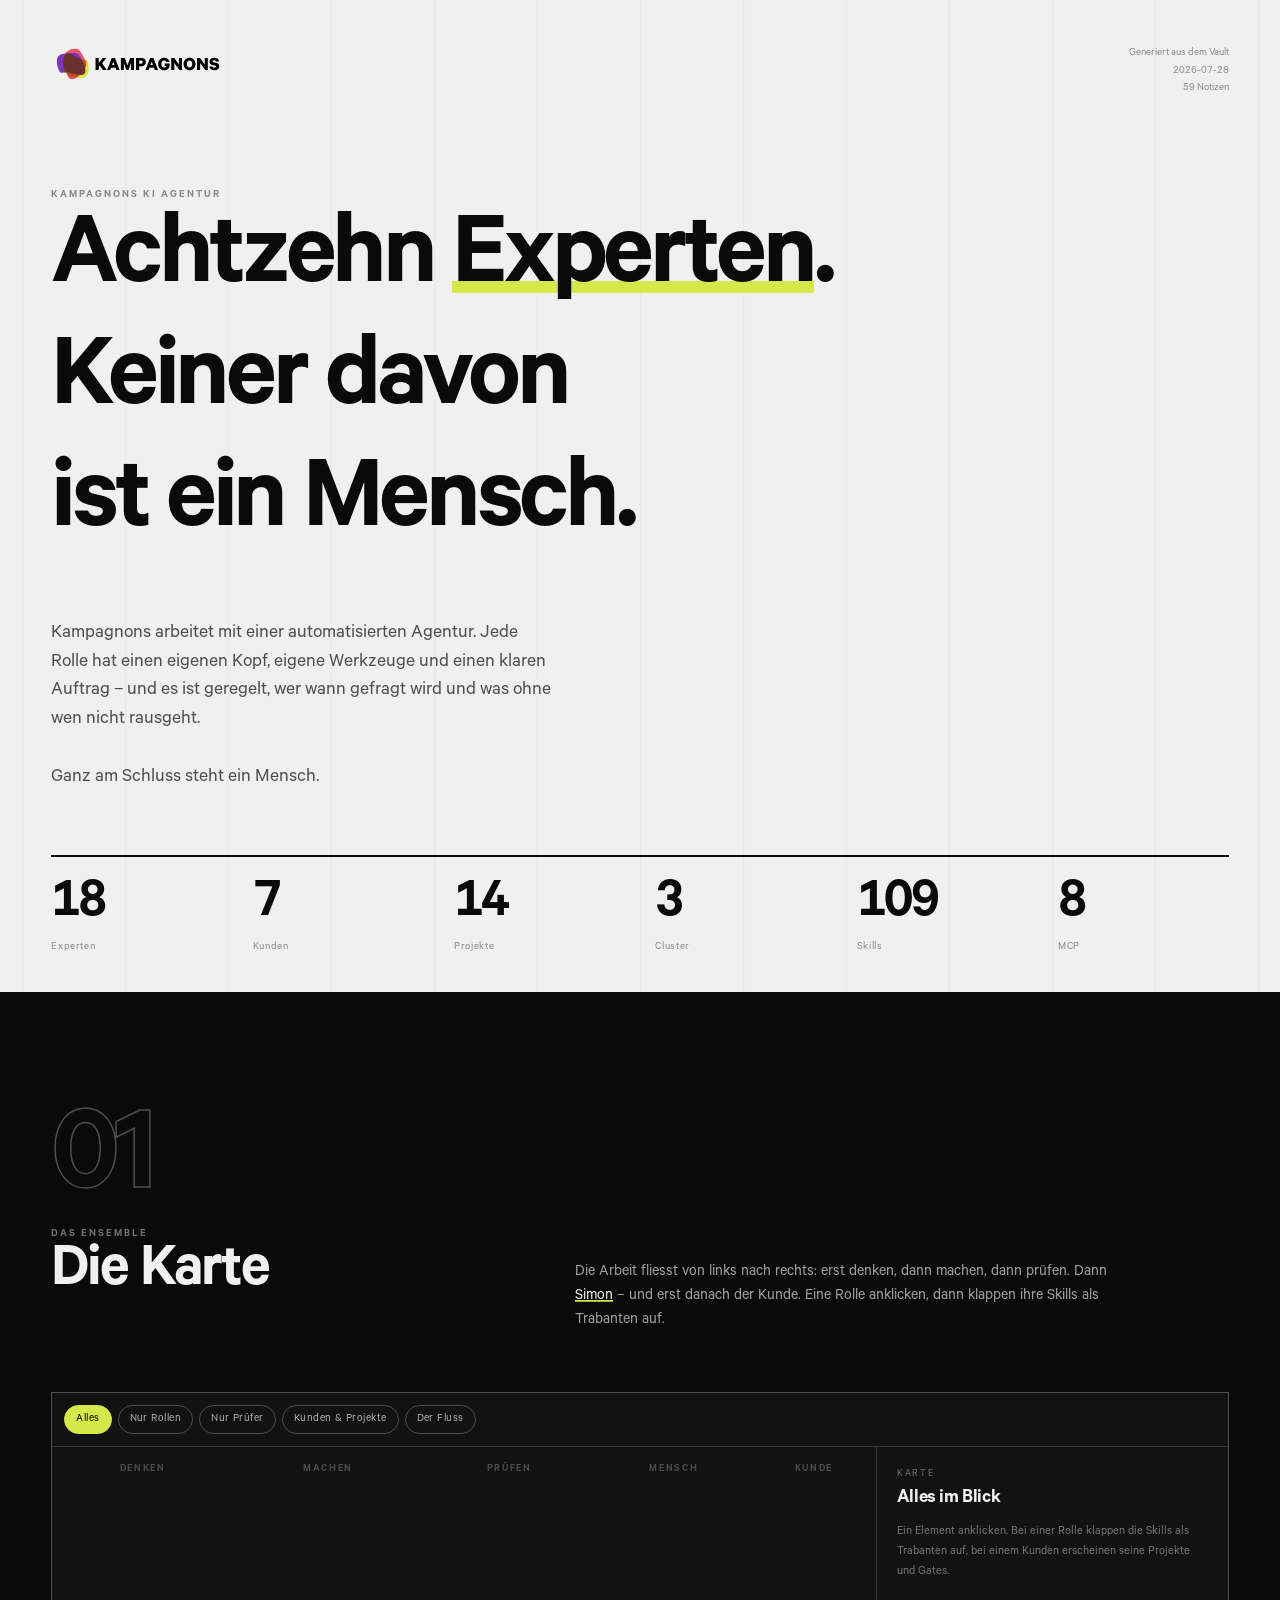
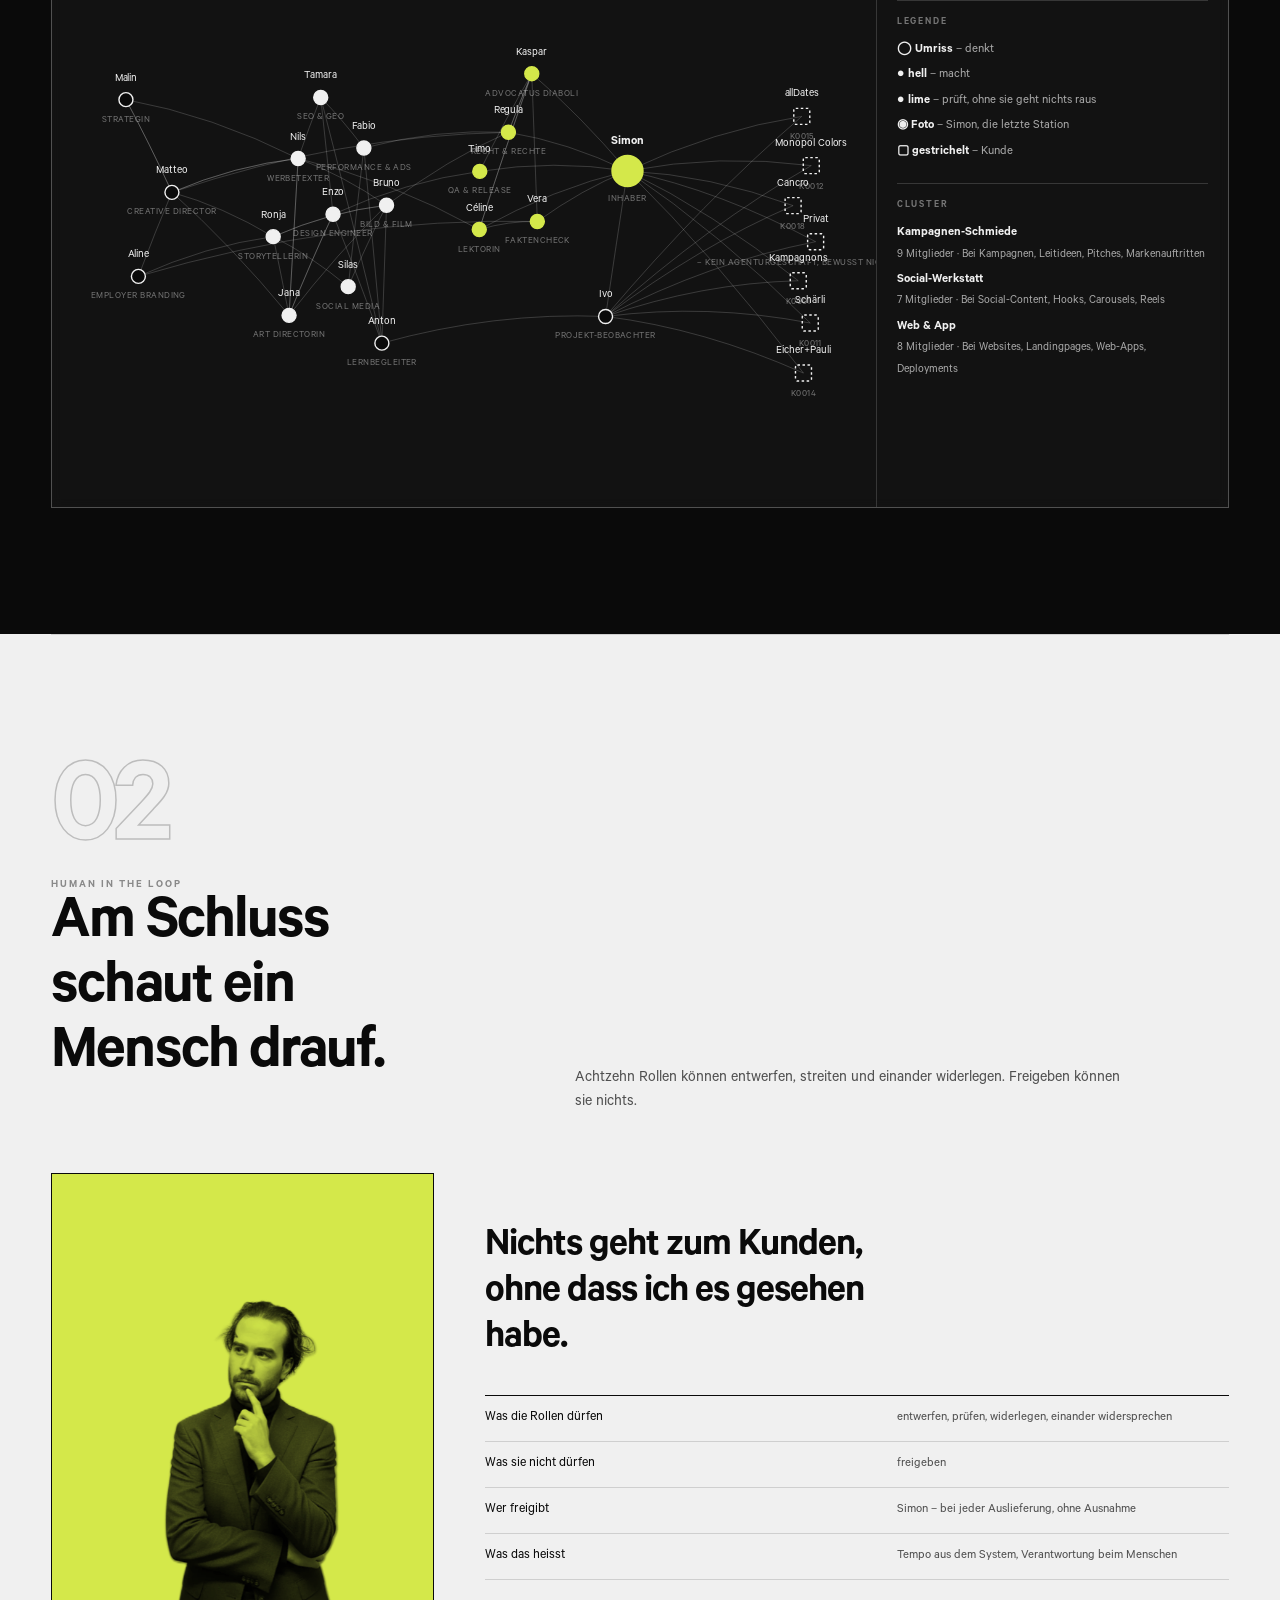
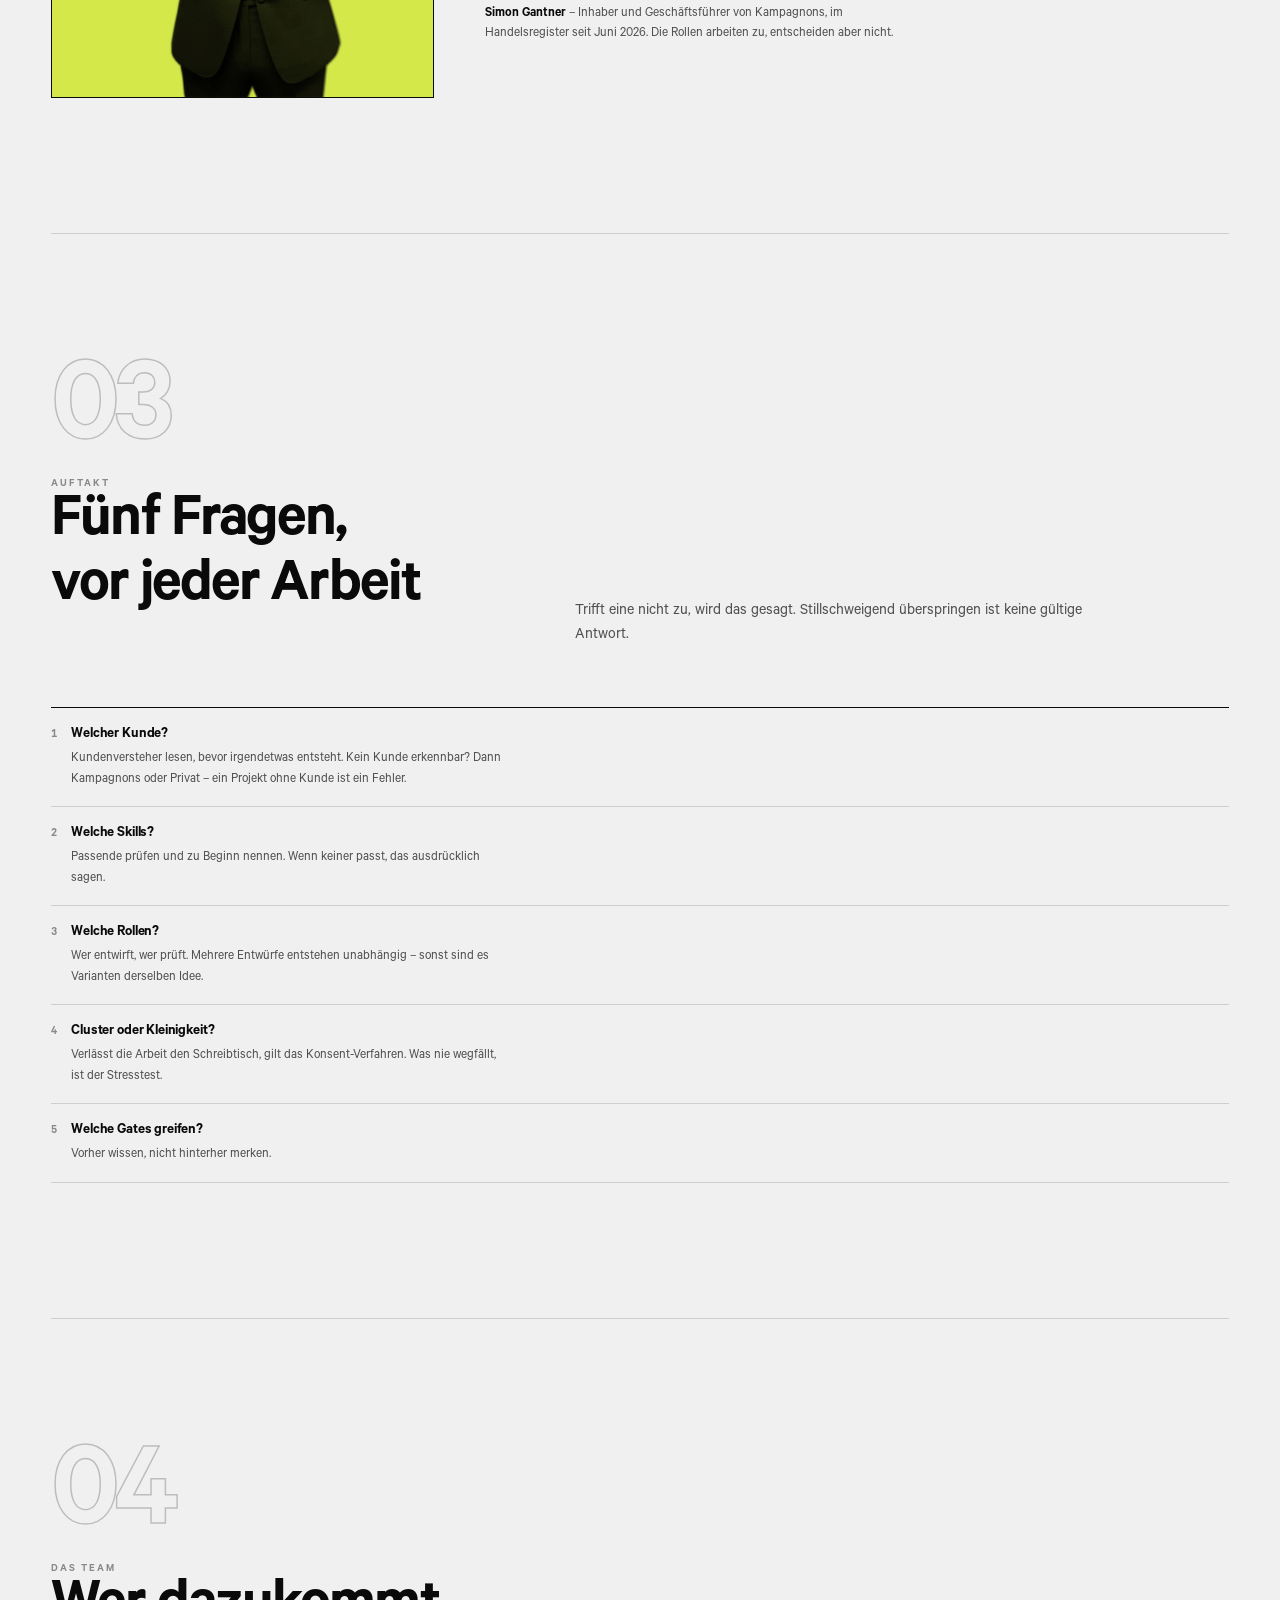
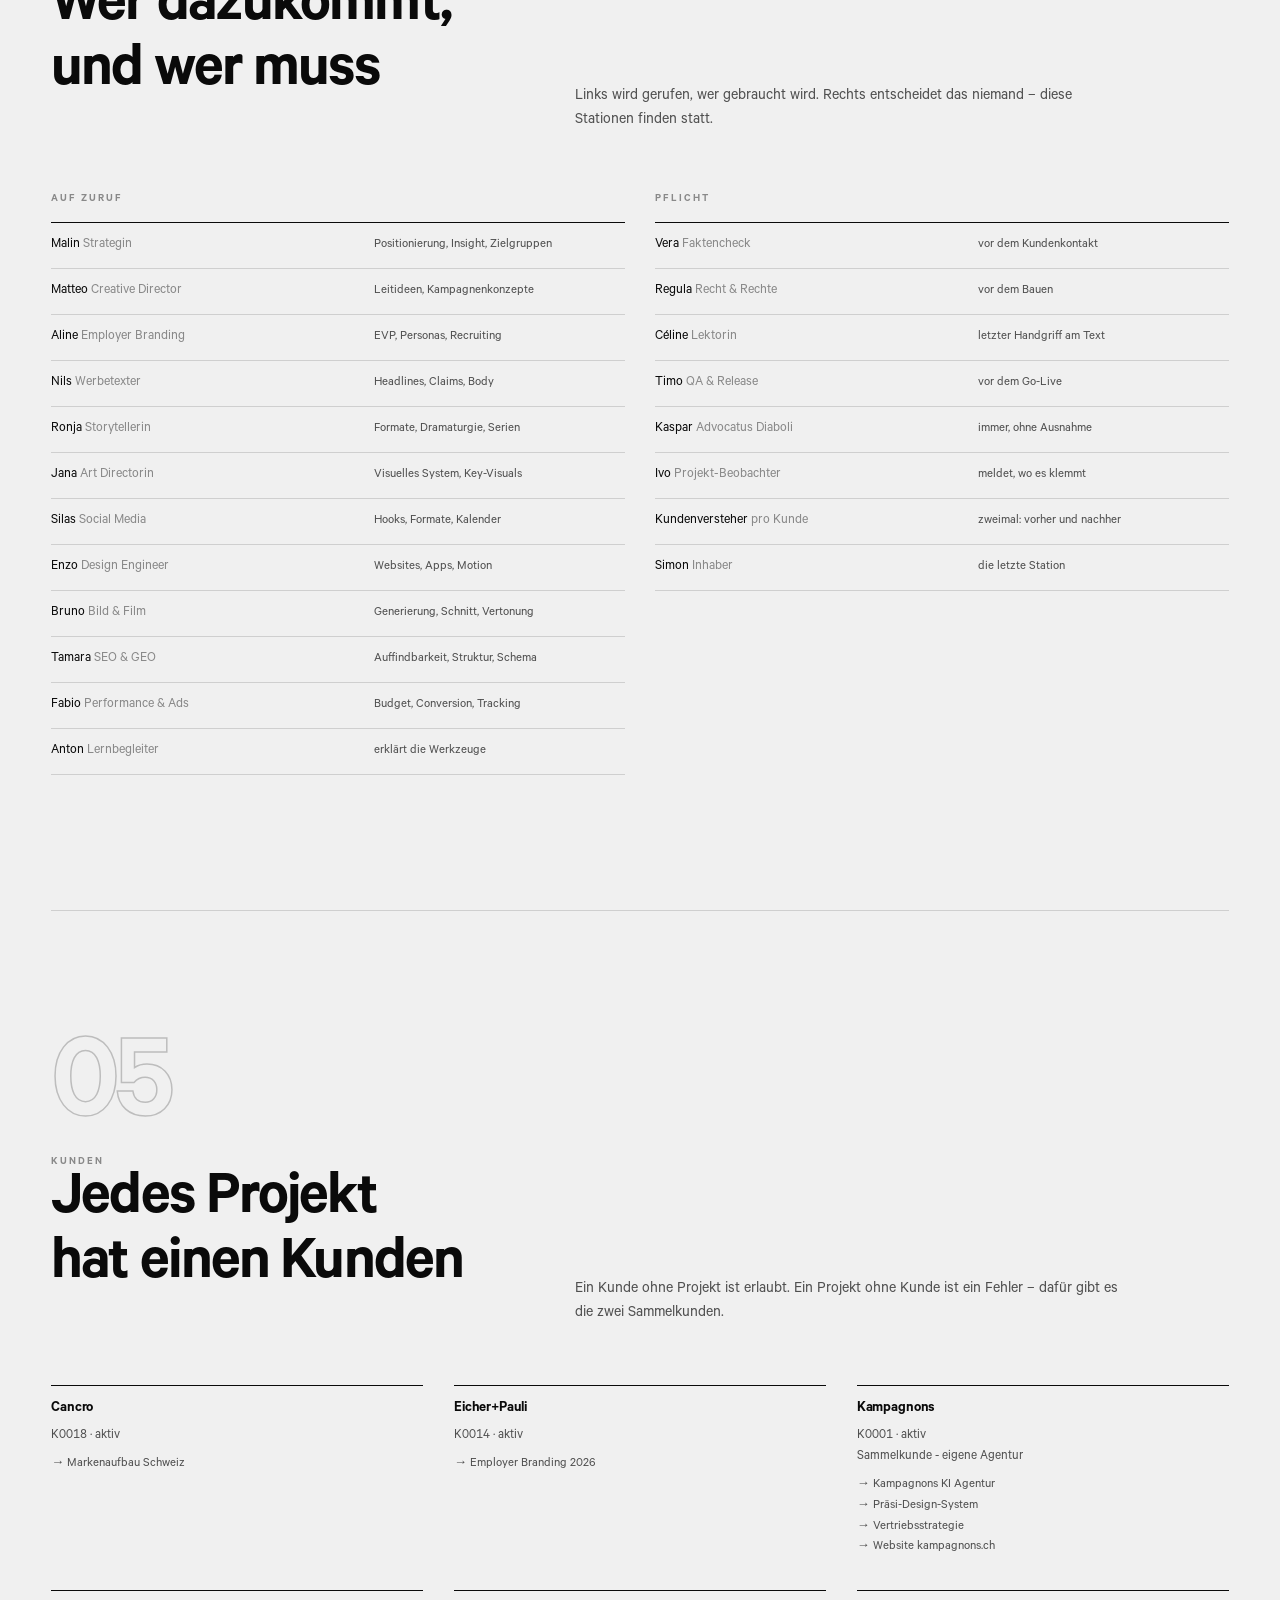
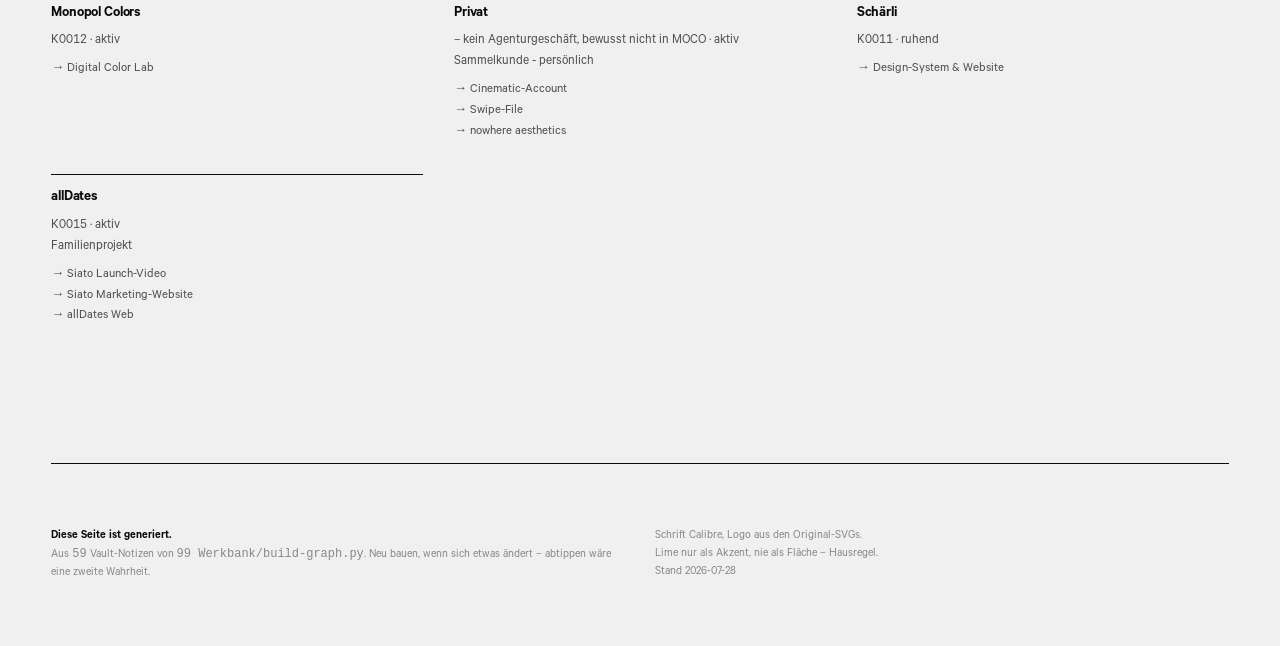
==== commit 475564e4: "Karte v3: invertierte Sektion randlos mit eigener Polsterung Die schwarze Flaeche sass im .wrap, fae" ====
--- a/9dvrheqi-tsb01pn7/index.html
+++ b/9dvrheqi-tsb01pn7/index.html
@@ -134,7 +134,9 @@
 .inv .snum{-webkit-text-stroke-color:rgba(240,240,240,.30)}
 
 /* ── Invertierte Sektion ── */
-.inv{background:var(--ink);color:var(--paper);border-top:0}
+.inv{background:var(--ink);color:var(--paper);border-top:0;
+  padding-block:clamp(72px,14vh,180px)}
+.inv > .wrap{padding-inline:clamp(28px,4vw,56px)}
 .inv h2,.inv .p-title{color:var(--paper)}
 .inv p{color:rgba(240,240,240,.66)}
 .inv .eyebrow{color:rgba(240,240,240,.45)}
@@ -252,7 +254,10 @@
   <div class="zahlen rv" id="zahlen" style="transition-delay:.18s"></div>
 </header>
 
+</div><!-- /wrap -->
+
 <section id="ensemble" class="inv">
+ <div class="wrap">
   <div class="sec-head">
     <div><span class="snum rv">01</span><div class="eyebrow rv">Das Ensemble</div>
       <h2 class="rv">Die Karte</h2></div>
@@ -269,8 +274,10 @@
       <aside id="panel"></aside>
     </div>
   </div>
+ </div>
 </section>
 
+<div class="wrap">
 <section id="mensch">
   <div class="sec-head">
     <div><span class="snum rv">02</span><div class="eyebrow rv">Human in the loop</div>
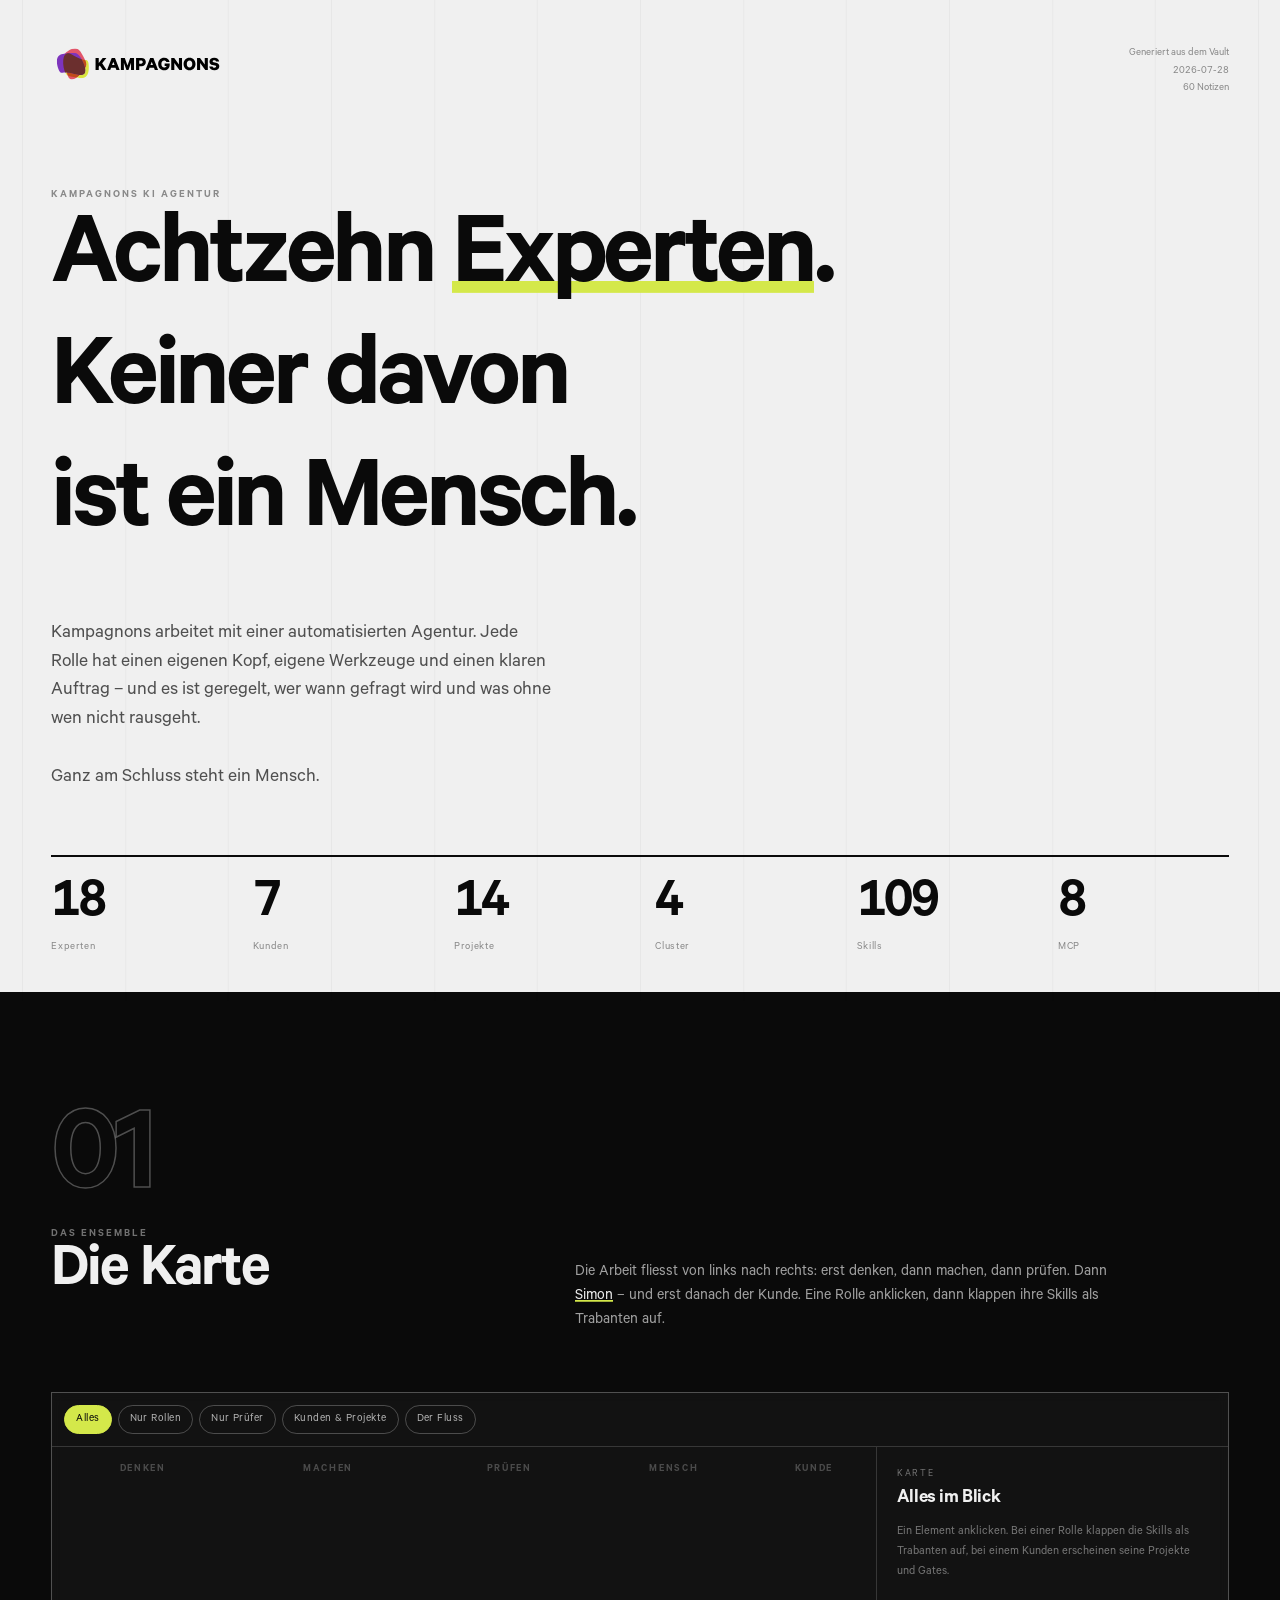
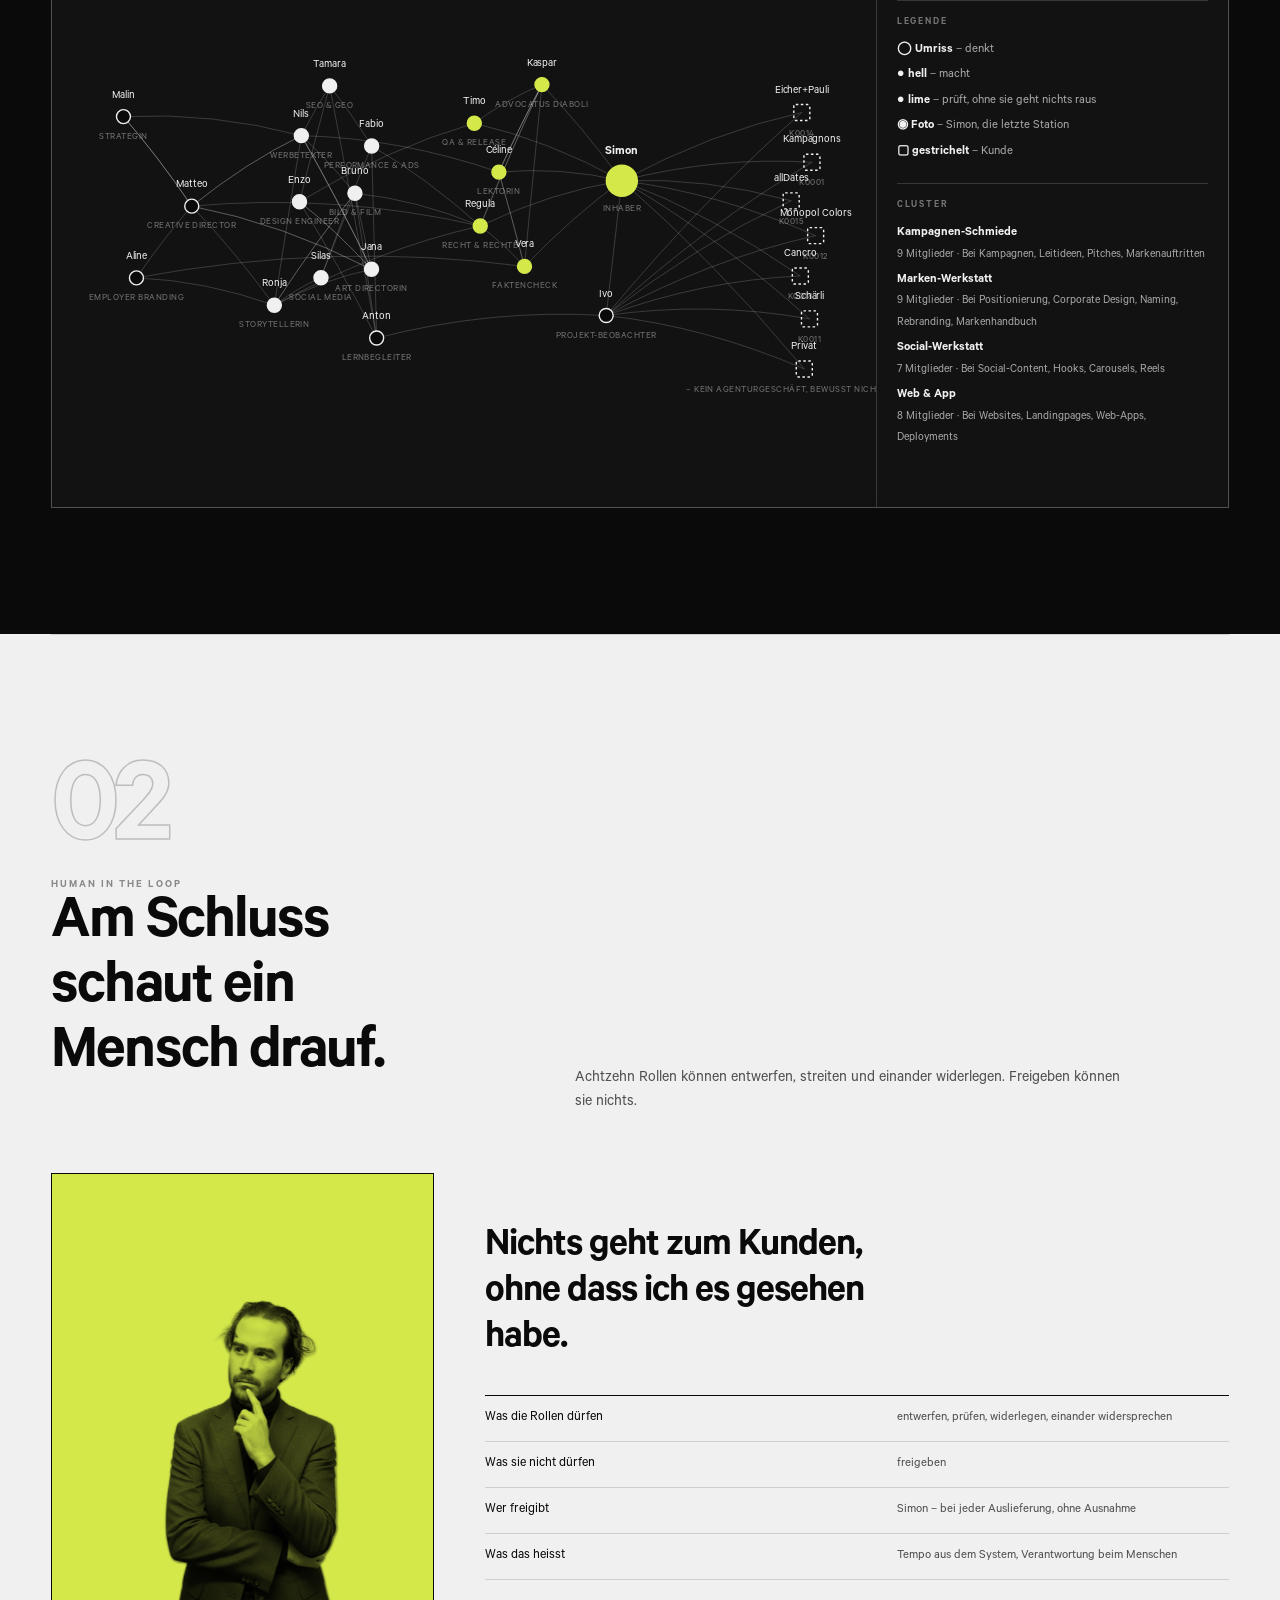
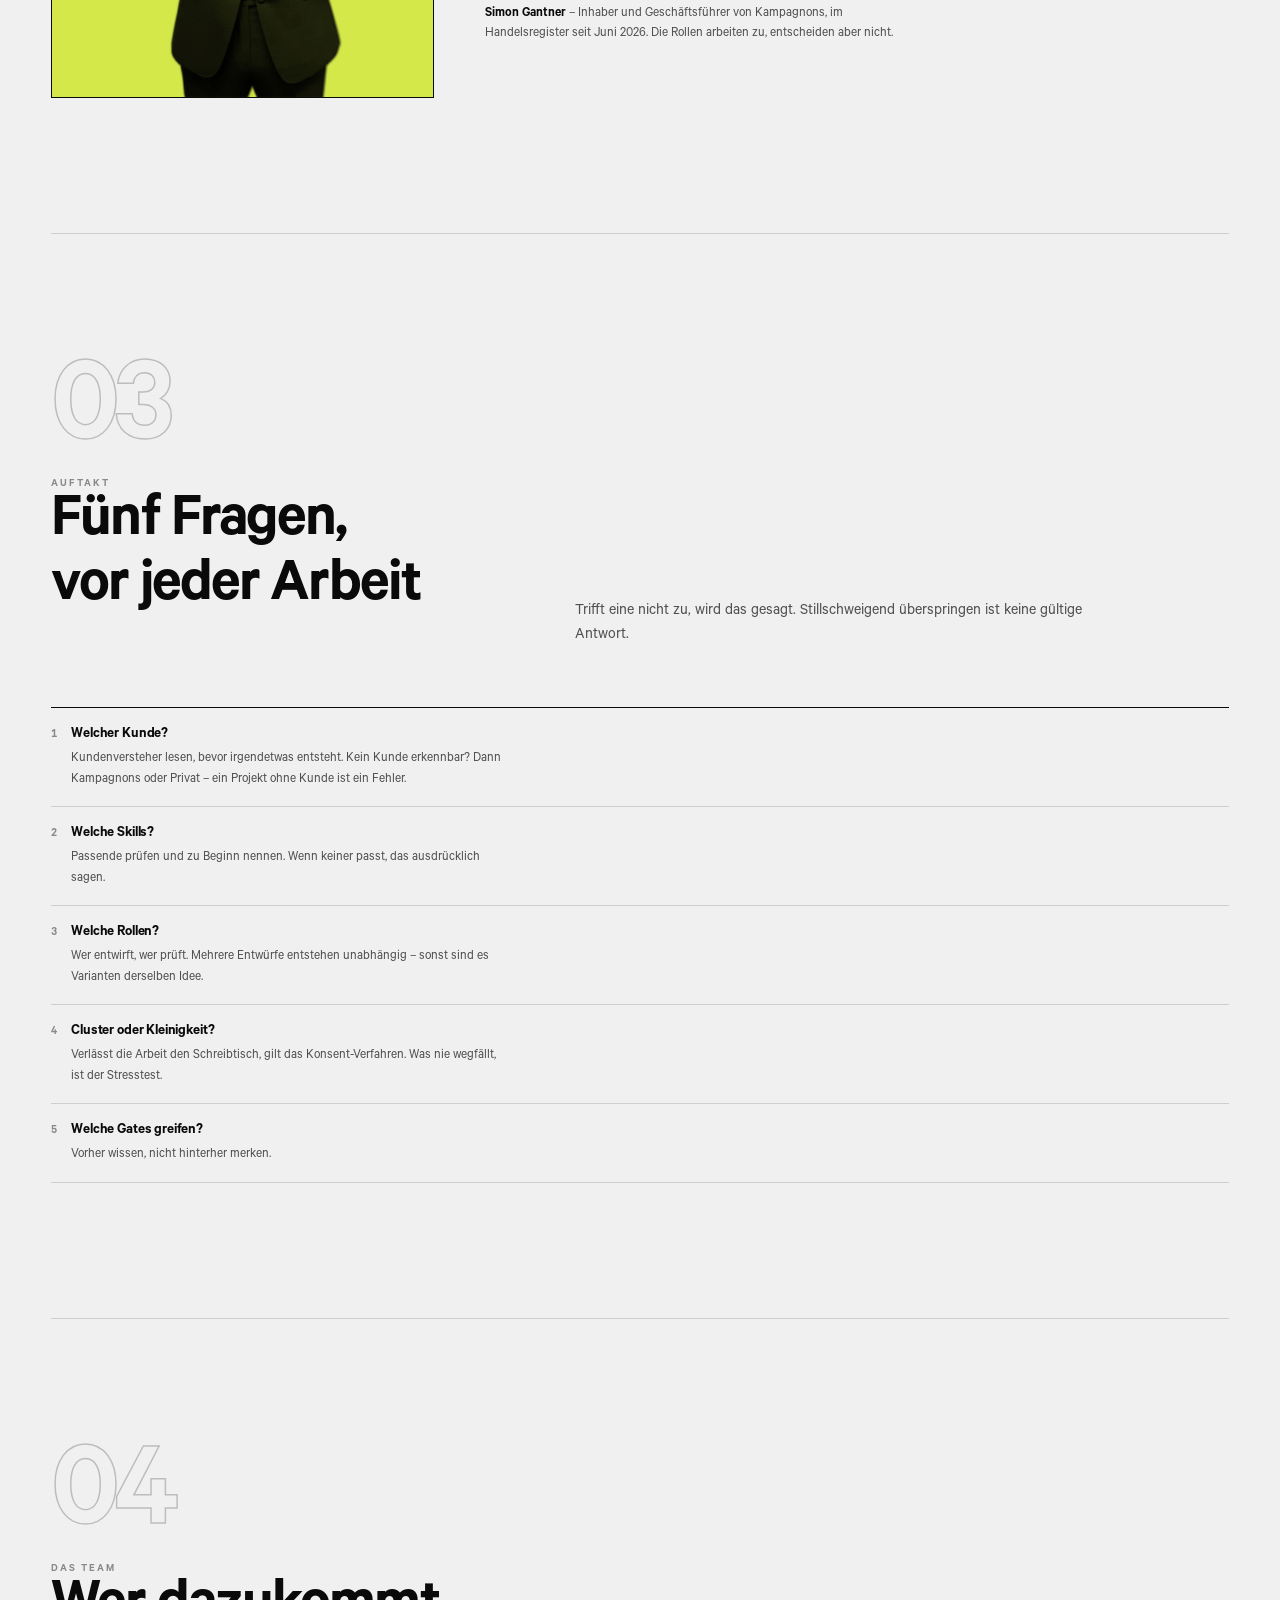
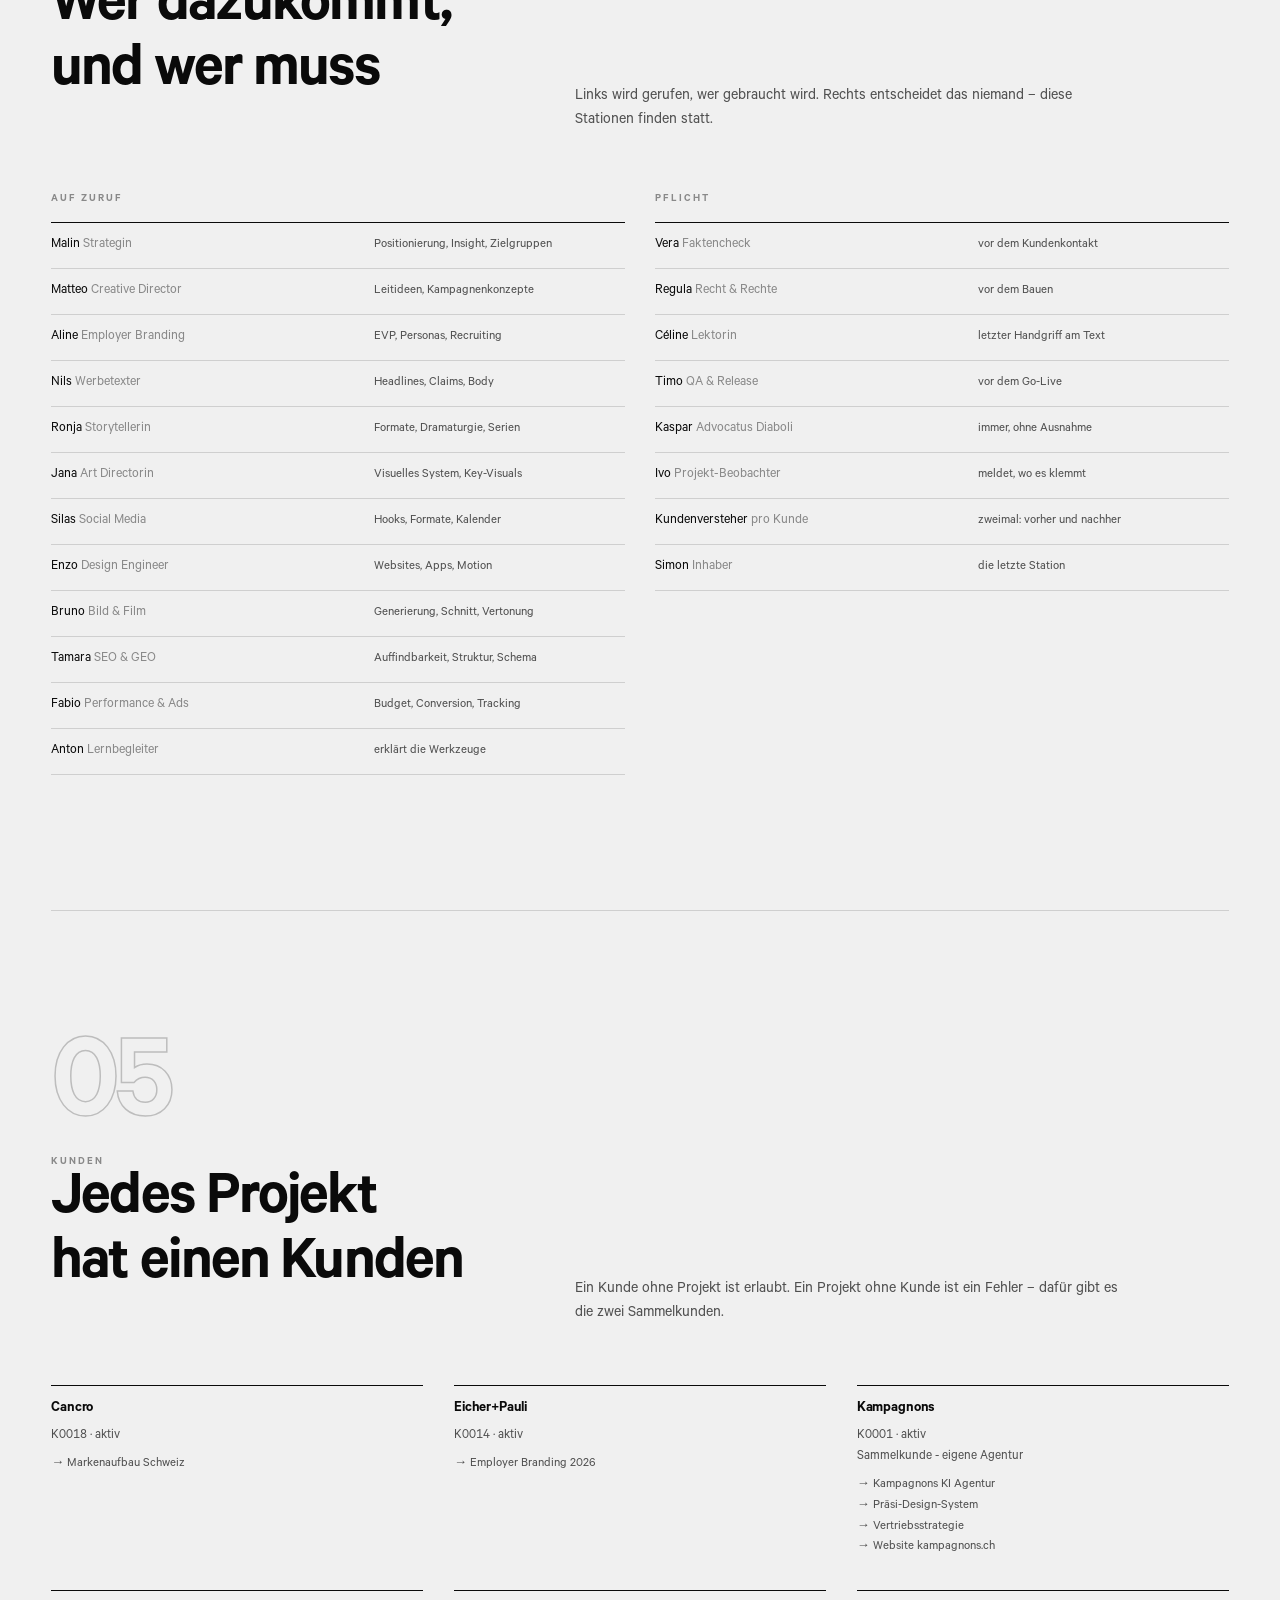
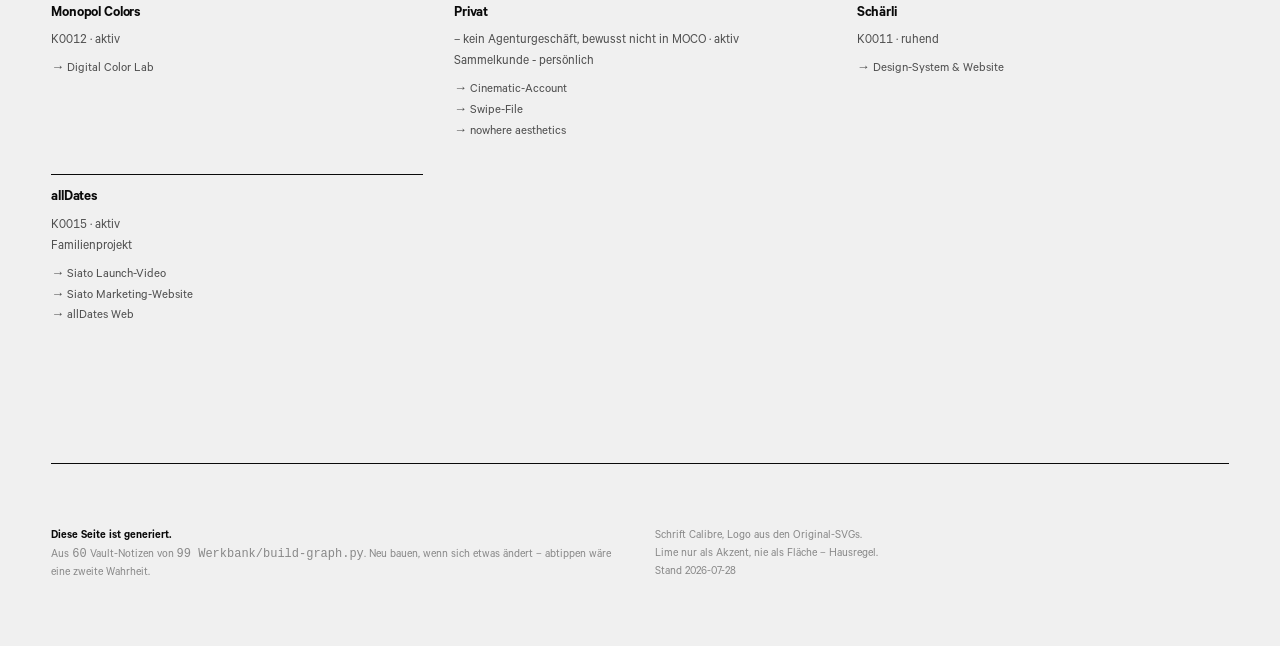
==== commit 6ce479bc: "Marken-Werkstatt als viertes Cluster Positionierung, Corporate Design, Naming, Rebranding, Markenhan" ====
--- a/9dvrheqi-tsb01pn7/index.html
+++ b/9dvrheqi-tsb01pn7/index.html
@@ -349,7 +349,7 @@
 
 <script>
 const SIMONPIC = '[data-uri]';
-const D = {"rollen": [{"id": "aline-employer-branding", "label": "Aline (Employer Branding)", "ebene": "Strategie", "typ": "Hub", "gruppe": "denken", "skills": ["marketing-psychology", "content-strategy", "social-content", "copywriting"], "auftrag": "Du baust Arbeitgebermarken und prüfst, ob eine kreative Idee die Arbeitgebermarke wirklich einlöst - oder ob sie nur gut aussieht.", "desc": "Aline (Employer Branding) - baut und prüft Arbeitgebermarken. EVP, Personas, Content-Säulen, Candidate Journey, Karriereseite, Recruiting-Kampagnen. Nutze sie bei allem, was Bewerbende statt Kunden anspricht, und wenn eine Idee auf ihre EVP-Passung geprüft werden soll.", "alleSkills": ["content-strategy", "copywriting", "marketing-psychology", "social-content"]}, {"id": "anton-lernbegleiter", "label": "Anton (Lernbegleiter)", "ebene": "Meta", "typ": "Floating", "gruppe": "uebersicht", "skills": [], "auftrag": "Du erklärst, wie die Werkzeuge funktionieren - Claude Code, Skills, Subagents, MCP, Hooks, neue Modelle. Immer am eigenen Setup, nie abstrakt.", "desc": "Anton (Lernbegleiter) - erklärt Claude Code, Skills, Subagents, MCP und neue KI-Werkzeuge anhand von Simons eigenem Setup. Nutze ihn, wenn Simon wissen will, wie etwas funktioniert oder ob es noch aktuell ist.", "alleSkills": []}, {"id": "bruno-bild-und-film", "label": "Bruno (Bild & Film)", "ebene": "Produktion", "typ": "Hub", "gruppe": "machen", "skills": ["higgsfield-generate", "higgsfield-soul-id", "hyperframes", "hyperframes-media", "motion-graphics", "general-video", "creative-taste"], "auftrag": "Du erzeugst Bild und Bewegung. Generierte Stills, animierte Clips, Kompositionen, Captions, Vertonung.", "desc": "Bruno (Bild & Film) - erzeugt Bilder und Videos: Higgsfield-Generierung, HyperFrames-Kompositionen, Motion Graphics, Captions, Voice-over. Nutze ihn für jedes bewegte oder generierte Bild.", "alleSkills": ["creative-taste", "embedded-captions", "general-video", "graphic-overlays", "higgsfield-generate", "higgsfield-marketplace-cards", "higgsfield-product-photoshoot", "higgsfield-soul-id", "hyperframes", "hyperframes-animation", "hyperframes-cli", "hyperframes-core", "hyperframes-creative", "hyperframes-media", "hyperframes-registry", "motion-graphics", "music-to-video", "remotion", "remotion-to-hyperframes", "voicebox"]}, {"id": "celine-lektorin", "label": "Céline (Lektorin)", "ebene": "Qualität", "typ": "Checkpoint", "gruppe": "pruefen", "skills": ["copy-editing", "kampagnons-voice"], "auftrag": "Du machst den letzten Durchgang. Nicht umschreiben - schleifen. Und alles finden, was Simon sonst als Erster sieht.", "desc": "Céline (Lektorin) - letzter Schliff vor der Auslieferung. Rechtschreibung, Grammatik, Konsistenz, Kürzung, Schweizer Schreibung, Gedankenstriche. Nutze sie auf jeden Text, kurz bevor er rausgeht.", "alleSkills": ["copy-editing", "kampagnons-voice"]}, {"id": "enzo-design-engineer", "label": "Enzo (Design Engineer)", "ebene": "Produktion", "typ": "Hub", "gruppe": "machen", "skills": ["frontend-design", "web-design-guidelines", "gsap-core", "gsap-scrolltrigger", "shadcn-ui", "react-components", "kmu-website-cyon"], "auftrag": "Du baust. Websites, Landingpages, Web-Apps - Frontend, Motion, Struktur. Und zwar so, dass es nach etwas aussieht und trotzdem wartbar bleibt.", "desc": "Enzo (Design Engineer) - baut Websites, Landingpages und Web-Apps. Frontend, Motion, Deployment-Vorbereitung. Nutze ihn für jede gebaute Oberfläche, von der Landingpage bis zur App.", "alleSkills": ["frontend-design", "gsap-core", "gsap-frameworks", "gsap-performance", "gsap-plugins", "gsap-react", "gsap-scrolltrigger", "gsap-timeline", "gsap-utils", "kmu-website-cyon", "react-components", "shadcn-ui", "web-design-guidelines"]}, {"id": "fabio-performance-und-ads", "label": "Fabio (Performance & Ads)", "ebene": "Produktion", "typ": "Mitglied", "gruppe": "machen", "skills": ["ads", "ads-plan", "paid-ads", "page-cro", "ab-test-setup", "analytics-tracking"], "auftrag": "Du sorgst dafür, dass bezahltes Geld etwas bewirkt, und dass man es hinterher nachweisen kann.", "desc": "Fabio (Performance & Ads) - bezahlte Werbung und Conversion. Google, Meta, LinkedIn, TikTok, Microsoft; dazu Landingpage-Conversion, A/B-Tests und Tracking. Nutze ihn, wenn Budget im Spiel ist oder eine Seite besser konvertieren soll.", "alleSkills": ["ab-test-setup", "ads", "ads-audit", "ads-budget", "ads-competitor", "ads-creative", "ads-google", "ads-landing", "ads-linkedin", "ads-meta", "ads-microsoft", "ads-plan", "ads-tiktok", "ads-youtube", "analytics-tracking", "email-sequence", "form-cro", "onboarding-cro", "page-cro", "paid-ads", "paywall-upgrade-cro", "popup-cro", "signup-flow-cro"]}, {"id": "ivo-projekt-beobachter", "label": "Ivo (Projekt-Beobachter)", "ebene": "Meta", "typ": "Floating", "gruppe": "uebersicht", "skills": ["apple-mail-reminders"], "auftrag": "Du sagst, wo es klemmt. Nicht, was alles läuft - das weiss Simon selbst. Du suchst die Stellen, an denen etwas stillsteht, überfällig ist oder auf eine Entscheidung wartet, die nie getroffen wurde.", "desc": "Ivo (Projekt-Beobachter) - liest Projekte, Dossiers, MOCO, Notion und Erinnerungen und sagt, wo etwas klemmt. Nutze ihn für ein Wochen- oder Tagesbild, vor Kundenterminen, und wenn unklar ist, was gerade wirklich ansteht.", "alleSkills": ["apple-mail-reminders"]}, {"id": "jana-art-direktorin", "label": "Jana (Art Directorin)", "ebene": "Konzeption", "typ": "Hub", "gruppe": "machen", "skills": ["frontend-design", "ui-ux-pro-max", "taste-design", "higgsfield-generate", "creative-taste"], "auftrag": "Du gibst der Idee ein Aussehen - und zwar ein System, nicht ein einzelnes schönes Bild. Farbe, Typo, Raster, Bildsprache, Bewegung.", "desc": "Jana (Art Directorin) - entwirft das visuelle System, Key-Visuals, Bildsprache und Layout. Nutze sie für Decks, Kampagnenvisuals, Moodboards und immer dann, wenn eine Idee aussehen muss, nicht nur klingen.", "alleSkills": ["creative-taste", "design-md", "enhance-prompt", "frontend-design", "higgsfield-generate", "stitch-design", "stitch-loop", "taste-design", "ui-ux-pro-max"]}, {"id": "kaspar-advocatus-diaboli", "label": "Kaspar (Advocatus Diaboli)", "ebene": "Qualität", "typ": "Checkpoint", "gruppe": "pruefen", "skills": ["creative-taste", "kampagnons-voice", "marketing-psychology"], "auftrag": "Du widerlegst. Das ist die ganze Aufgabe. Du verbesserst nicht, du schlägst nichts vor, du relativierst nicht, und du lobst nicht, um die Kritik erträglicher zu machen. Andere bauen. Du versuchst einzureissen, was sie gebaut haben, damit es nicht beim Kunden einreisst.", "desc": "Kaspar (Advocatus Diaboli) - adversarialer Prüfer. Widerlegt Konzepte, Leitideen, Decks, Texte, Websites und Code, bevor sie ausgeliefert werden. Nutze ihn vor jeder Auslieferung an einen Kunden oder ins Netz, und immer als letzte Phase des Konsent-Verfahrens. Er verbessert nicht, er widerlegt.", "alleSkills": ["creative-taste", "kampagnons-voice", "marketing-psychology"]}, {"id": "malin-strategin", "label": "Malin (Strategin)", "ebene": "Strategie", "typ": "Hub", "gruppe": "denken", "skills": ["marketing-psychology", "content-strategy", "product-marketing-context", "pricing-strategy", "launch-strategy"], "auftrag": "Du klärst, worauf eingezahlt wird, bevor jemand anfängt zu bauen. Positionierung, Insight, Zielgruppe, Reihenfolge.", "desc": "Malin (Strategin) - Positionierung, Insight, Zielgruppen, Go-to-Market, Preis und Launch. Nutze sie, bevor kreativ gearbeitet wird, wenn unklar ist, worauf die Idee eigentlich einzahlt.", "alleSkills": ["competitor-alternatives", "content-strategy", "free-tool-strategy", "launch-strategy", "marketing-psychology", "pricing-strategy", "product-marketing-context", "referral-program"]}, {"id": "matteo-creative-director", "label": "Matteo (Creative Director)", "ebene": "Konzeption", "typ": "Hub", "gruppe": "denken", "skills": ["creative-ad-ideas", "creative-taste", "marketing-ideas", "marketing-psychology"], "auftrag": "Du erfindest die Idee. Nicht den Text, nicht das Bild, nicht das Deck - die Idee, aus der Text, Bild und Deck erst folgen.", "desc": "Matteo (Creative Director) - erfindet Leitideen, Kampagnenkonzepte und kreative Territorien. Nutze ihn, sobald aus einem Briefing eine Idee werden muss, und immer für den Solo-Entwurf in der Kampagnen-Schmiede. Er liefert Ideen, keine Ausführung.", "alleSkills": ["creative-ad-ideas", "creative-taste", "marketing-ideas", "marketing-psychology"]}, {"id": "nils-werbetexter", "label": "Nils (Werbetexter)", "ebene": "Produktion", "typ": "Hub", "gruppe": "machen", "skills": ["kampagnons-voice", "copywriting", "marketing-psychology", "copy-editing"], "auftrag": "Du machst aus einer Idee Sprache. Headline, Claim, Body, Deck-Text, Website-Text. Kurz genug, dass es hängen bleibt, konkret genug, dass es stimmt.", "desc": "Nils (Werbetexter) - schreibt Headlines, Claims, Body-Copy, Deck-Texte und Website-Texte. Nutze ihn, sobald aus einer Idee Sprache werden muss, und für den Solo-Entwurf, wenn mehrere Textrichtungen gegeneinander antreten sollen.", "alleSkills": ["copy-editing", "copywriting", "kampagnons-voice", "marketing-psychology"]}, {"id": "regula-recht-und-rechte", "label": "Regula (Recht & Rechte)", "ebene": "Qualität", "typ": "Checkpoint", "gruppe": "pruefen", "skills": [], "auftrag": "Du klärst Rechte, bevor gebaut wird. Nicht danach. Ein Klangbett, das nach dem Launch getauscht werden muss, kostet doppelt - einmal die Produktion, einmal die Peinlichkeit.", "desc": "Regula (Recht & Rechte) - klärt Musik-, Bild-, Schrift- und Markenrechte sowie Personenabbildung und Datenschutz, BEVOR gebaut wird. Nutze sie bei jedem Projekt mit Musik, generierten Bildern von Menschen, fremden Marken, Kundenlogos, Schriftlizenzen oder Formularen, die Daten sammeln.", "alleSkills": []}, {"id": "ronja-storytellerin", "label": "Ronja (Storytellerin)", "ebene": "Konzeption", "typ": "Mitglied", "gruppe": "machen", "skills": ["creative-taste", "social-content", "kampagnons-voice", "marketing-psychology"], "auftrag": "Du baust Formate, nicht Beiträge. Eine Doku, ein Porträt, eine Serie - etwas mit Dramaturgie und einer Mechanik, die sich wiederholen lässt.", "desc": "Ronja (Storytellerin) - baut Erzählformate: Dokus, Porträts, Serien, Formatmechaniken, Dramaturgie. Nutze sie, wenn aus einer Idee ein Format mit Anfang, Spannung und Wiederholbarkeit werden soll.", "alleSkills": ["creative-taste", "faceless-explainer", "kampagnons-voice", "marketing-psychology", "pr-to-video", "product-launch-video", "social-content", "website-to-video"]}, {"id": "silas-social-media", "label": "Silas (Social Media)", "ebene": "Konzeption", "typ": "Hub", "gruppe": "machen", "skills": ["creative-taste", "swipe", "social-content", "marketing-psychology", "nowhere-aesthetics", "hook-writing", "hook-tactics", "hook-voice-patterns"], "auftrag": "Du baust, was im Feed überlebt. Der Hook ist dein Hauptwerkzeug - alles andere kommt danach.", "desc": "Silas (Social Media) - Hooks, Formate, Content-Kalender, Plattformlogik für TikTok, Instagram und LinkedIn. Nutze ihn für alles, was in einen Feed geht, und immer dann, wenn mehrere Hook-Richtungen gegeneinander antreten sollen.", "alleSkills": ["creative-taste", "draft_social_post", "hook-tactics", "hook-voice-patterns", "hook-writing", "marketing-psychology", "nowhere-aesthetics", "slideshow", "social-content", "swipe"]}, {"id": "tamara-seo-und-geo", "label": "Tamara (SEO & GEO)", "ebene": "Produktion", "typ": "Mitglied", "gruppe": "machen", "skills": ["seo", "seo-plan", "seo-page", "seo-content", "seo-technical", "seo-geo", "schema-markup", "seo-audit"], "auftrag": "Du sorgst dafür, dass gefunden wird, was gebaut wurde - in Suchmaschinen **und in KI-Antworten**. Das zweite ist neu und wird gern vergessen.", "desc": "Tamara (SEO & GEO) - Auffindbarkeit in Suchmaschinen und in KI-Antworten. Technisches SEO, Content, Schema, Sitemaps, GEO. Nutze sie bei jedem Website-Projekt und bei allem, was gefunden werden soll.", "alleSkills": ["programmatic-seo", "schema-markup", "seo", "seo-audit", "seo-competitor-pages", "seo-content", "seo-geo", "seo-hreflang", "seo-images", "seo-page", "seo-plan", "seo-programmatic", "seo-schema", "seo-sitemap", "seo-technical"]}, {"id": "timo-qa-und-release", "label": "Timo (QA & Release)", "ebene": "Qualität", "typ": "Checkpoint", "gruppe": "pruefen", "skills": ["web-design-guidelines", "kmu-website-cyon"], "auftrag": "Du beweist, dass es funktioniert - und zwar dort, wo es der Kunde anschaut, nicht auf dem Rechner, auf dem es gebaut wurde. Danach führst du das Release durch und verifizierst, dass live wirklich live ist.", "desc": "Timo (QA & Release) - prüft Websites und Apps vor dem Deploy und führt das Release durch. Nutze ihn vor jedem Go-Live, nach jedem grösseren Umbau, und wenn geklärt werden soll, ob der Live-Stand wirklich der ist, den man glaubt.", "alleSkills": ["kmu-website-cyon", "web-design-guidelines"]}, {"id": "vera-faktencheck", "label": "Vera (Faktencheck)", "ebene": "Qualität", "typ": "Checkpoint", "gruppe": "pruefen", "skills": [], "auftrag": "Du prüfst, ob stimmt, was behauptet wird. Namen, Jahreszahlen, Kennzahlen, Auszeichnungen, Firmengeschichten, Zitate, Referenzen. Alles, was in einem Dokument als Tatsache auftritt und von einem Kunden gelesen wird.", "desc": "Vera (Faktencheck) - prüft jede Behauptung über echte Menschen, Firmen, Zahlen und Daten, bevor sie in ein Dokument geht, das ein Kunde sieht. Nutze sie bei Pitches, Decks, Websites, Referenzen, Jubiläums- und Zahlenangaben, Gründergeschichten und allem, was als Tatsache auftritt.", "alleSkills": []}], "kunden": [{"id": "kv-cancro", "titel": "Kundenversteher (Cancro)", "label": "Cancro", "moco": "K0018", "status": "aktiv", "art": "", "gates": ["Handarbeit und Herkunft nicht verwässern.", "Sprachsprung beachten.", "Körperdarstellung.", "Nichts behaupten, was nicht gebrieft ist."]}, {"id": "kv-eicher-pauli", "titel": "Kundenversteher (Eicher+Pauli)", "label": "Eicher+Pauli", "moco": "K0014", "status": "aktiv", "art": "", "gates": ["Keine unbelegten Zahlen.", "Kein Greenwashing.", "Selbstironie ja, Arroganz nein.", "Die Einlösung muss intern stimmen.", "Faktencheck Gründergeschichte"]}, {"id": "kv-kampagnons", "titel": "Kundenversteher (Kampagnons)", "label": "Kampagnons", "moco": "K0001", "status": "aktiv", "art": "Sammelkunde - eigene Agentur", "gates": ["Das Lockup wird nie nachgebaut.", "Kein Slop.", "Kurzer Gedankenstrich", "Der Web-Standard gilt für die eigene Seite doppelt.", "DesignSync", "Lokaler Ordner"]}, {"id": "kv-monopol-colors", "titel": "Kundenversteher (Monopol Colors)", "label": "Monopol Colors", "moco": "K0012", "status": "aktiv", "art": "", "gates": ["Kein Effekt darf zeigen, was ein echter Lack nicht kann.", "Keine Fotos aus dem physischen Color Lab.", "Fragen bleiben poetisch.", "Englisch, durchgehend."]}, {"id": "kv-privat", "titel": "Kundenversteher (Privat)", "label": "Privat", "moco": "– kein Agenturgeschäft, bewusst nicht in MOCO", "status": "aktiv", "art": "Sammelkunde - persönlich", "gates": ["Nicht auf Reichweite oder Umsatz optimieren.", "Keine billigen Slideshow-Videos.", "Qualitätsanspruch bleibt.", "Copyright ist hier zweitrangig"]}, {"id": "kv-schaerli", "titel": "Kundenversteher (Schärli)", "label": "Schärli", "moco": "K0011", "status": "ruhend", "art": "", "gates": ["Nicht über die Marke hinausdesignen.", "Handwerk nicht mit Industrie verwechseln.", "Der Web-Standard gilt trotzdem."]}, {"id": "kv-alldates", "titel": "Kundenversteher (allDates)", "label": "allDates", "moco": "K0015", "status": "aktiv", "art": "Familienprojekt", "gates": ["Kein Video-Scrubbing, nichts im Scroll-Event, das Layout oder Decode anfasst.", "Keine getilte Gradient-Animation.", "Einfach halten.", "Higgsfield sparsam.", "Der Web-Standard ist hier Massstab, nicht Ziel."]}], "projekte": [{"id": "Cinematic-Account (Privat)", "label": "Cinematic-Account", "kunde": "Kundenversteher (Privat)", "status": "geplant", "ordner": ""}, {"id": "Design-System & Website (Schärli)", "label": "Design-System & Website", "kunde": "Kundenversteher (Schärli)", "status": "ruhend", "ordner": "Schärli/design-system-export_schärli/"}, {"id": "Digital Color Lab (Monopol Colors)", "label": "Digital Color Lab", "kunde": "Kundenversteher (Monopol Colors)", "status": "laufend", "ordner": "Monopol/Digital Color Lab/"}, {"id": "Employer Branding 2026 (Eicher+Pauli)", "label": "Employer Branding 2026", "kunde": "Kundenversteher (Eicher+Pauli)", "status": "laufend", "ordner": "Eicher+Pauli/"}, {"id": "Kampagnons KI Agentur (Kampagnons)", "label": "Kampagnons KI Agentur", "kunde": "Kundenversteher (Kampagnons)", "status": "im Aufbau", "ordner": "Kampagnons KI Agentur/"}, {"id": "Markenaufbau Schweiz (Cancro)", "label": "Markenaufbau Schweiz", "kunde": "Kundenversteher (Cancro)", "status": "in Vorbereitung", "ordner": "Cancro/"}, {"id": "Präsi-Design-System (Kampagnons)", "label": "Präsi-Design-System", "kunde": "Kundenversteher (Kampagnons)", "status": "geplant", "ordner": ""}, {"id": "Siato Launch-Video (allDates)", "label": "Siato Launch-Video", "kunde": "Kundenversteher (allDates)", "status": "gerendert", "ordner": "siato-launch/"}, {"id": "Siato Marketing-Website (allDates)", "label": "Siato Marketing-Website", "kunde": "Kundenversteher (allDates)", "status": "laufend", "ordner": "Siato/"}, {"id": "Swipe-File (Privat)", "label": "Swipe-File", "kunde": "Kundenversteher (Privat)", "status": "laufend", "ordner": "Simon Inspiration Social Know How/"}, {"id": "Vertriebsstrategie (Kampagnons)", "label": "Vertriebsstrategie", "kunde": "Kundenversteher (Kampagnons)", "status": "laufend", "ordner": "Kampagnons/vertriebsstrategie/"}, {"id": "Website kampagnons.ch (Kampagnons)", "label": "Website kampagnons.ch", "kunde": "Kundenversteher (Kampagnons)", "status": "live", "ordner": "Kampagnons/website_kampagnons/"}, {"id": "allDates Web (allDates)", "label": "allDates Web", "kunde": "Kundenversteher (allDates)", "status": "Bestand", "ordner": "Kampagnons/allDates Web/"}, {"id": "nowhere aesthetics (Privat)", "label": "nowhere aesthetics", "kunde": "Kundenversteher (Privat)", "status": "laufend", "ordner": "nowhere-aesthetics/"}], "cluster": [{"id": "cluster-kampagnen-schmiede", "label": "Kampagnen-Schmiede", "aktivierung": "Bei Kampagnen, Leitideen, Pitches, Markenauftritten", "mitglieder": [{"rolle": "matteo-creative-director", "typ": "Hub"}, {"rolle": "malin-strategin", "typ": "Mitglied"}, {"rolle": "nils-werbetexter", "typ": "Mitglied"}, {"rolle": "jana-art-direktorin", "typ": "Mitglied"}, {"rolle": "ronja-storytellerin", "typ": "Mitglied"}, {"rolle": "aline-employer-branding", "typ": "Bridge"}, {"rolle": "vera-faktencheck", "typ": "Checkpoint"}, {"rolle": "celine-lektorin", "typ": "Checkpoint"}, {"rolle": "kaspar-advocatus-diaboli", "typ": "Checkpoint"}]}, {"id": "cluster-social-werkstatt", "label": "Social-Werkstatt", "aktivierung": "Bei Social-Content, Hooks, Carousels, Reels", "mitglieder": [{"rolle": "silas-social-media", "typ": "Hub"}, {"rolle": "ronja-storytellerin", "typ": "Mitglied"}, {"rolle": "bruno-bild-und-film", "typ": "Mitglied"}, {"rolle": "nils-werbetexter", "typ": "Mitglied"}, {"rolle": "matteo-creative-director", "typ": "Floating"}, {"rolle": "regula-recht-und-rechte", "typ": "Checkpoint"}, {"rolle": "kaspar-advocatus-diaboli", "typ": "Checkpoint"}]}, {"id": "cluster-web-und-app", "label": "Web & App", "aktivierung": "Bei Websites, Landingpages, Web-Apps, Deployments", "mitglieder": [{"rolle": "enzo-design-engineer", "typ": "Hub"}, {"rolle": "jana-art-direktorin", "typ": "Mitglied"}, {"rolle": "nils-werbetexter", "typ": "Mitglied"}, {"rolle": "tamara-seo-und-geo", "typ": "Mitglied"}, {"rolle": "fabio-performance-und-ads", "typ": "Floating"}, {"rolle": "regula-recht-und-rechte", "typ": "Checkpoint"}, {"rolle": "kaspar-advocatus-diaboli", "typ": "Checkpoint"}, {"rolle": "timo-qa-und-release", "typ": "Checkpoint"}]}], "mcp": [{"name": "chrome-devtools", "art": "lokal", "rollen": ["enzo-design-engineer", "timo-qa-und-release"]}, {"name": "shadcn", "art": "lokal", "rollen": ["enzo-design-engineer"]}, {"name": "magic", "art": "lokal", "rollen": ["enzo-design-engineer", "jana-art-direktorin"]}, {"name": "voicebox", "art": "lokal", "rollen": ["bruno-bild-und-film"]}, {"name": "MOCO", "art": "konto", "rollen": ["ivo-projekt-beobachter"]}, {"name": "Notion", "art": "konto", "rollen": ["ivo-projekt-beobachter"]}, {"name": "Higgsfield", "art": "konto", "rollen": ["bruno-bild-und-film", "jana-art-direktorin"]}, {"name": "Canva", "art": "konto", "rollen": ["jana-art-direktorin"]}], "skillsTotal": 109, "stand": "2026-07-28", "notizen": 59};
+const D = {"rollen": [{"id": "aline-employer-branding", "label": "Aline (Employer Branding)", "ebene": "Strategie", "typ": "Hub", "gruppe": "denken", "skills": ["marketing-psychology", "content-strategy", "social-content", "copywriting"], "auftrag": "Du baust Arbeitgebermarken und prüfst, ob eine kreative Idee die Arbeitgebermarke wirklich einlöst - oder ob sie nur gut aussieht.", "desc": "Aline (Employer Branding) - baut und prüft Arbeitgebermarken. EVP, Personas, Content-Säulen, Candidate Journey, Karriereseite, Recruiting-Kampagnen. Nutze sie bei allem, was Bewerbende statt Kunden anspricht, und wenn eine Idee auf ihre EVP-Passung geprüft werden soll.", "alleSkills": ["content-strategy", "copywriting", "marketing-psychology", "social-content"]}, {"id": "anton-lernbegleiter", "label": "Anton (Lernbegleiter)", "ebene": "Meta", "typ": "Floating", "gruppe": "uebersicht", "skills": [], "auftrag": "Du erklärst, wie die Werkzeuge funktionieren - Claude Code, Skills, Subagents, MCP, Hooks, neue Modelle. Immer am eigenen Setup, nie abstrakt.", "desc": "Anton (Lernbegleiter) - erklärt Claude Code, Skills, Subagents, MCP und neue KI-Werkzeuge anhand von Simons eigenem Setup. Nutze ihn, wenn Simon wissen will, wie etwas funktioniert oder ob es noch aktuell ist.", "alleSkills": []}, {"id": "bruno-bild-und-film", "label": "Bruno (Bild & Film)", "ebene": "Produktion", "typ": "Hub", "gruppe": "machen", "skills": ["higgsfield-generate", "higgsfield-soul-id", "hyperframes", "hyperframes-media", "motion-graphics", "general-video", "creative-taste"], "auftrag": "Du erzeugst Bild und Bewegung. Generierte Stills, animierte Clips, Kompositionen, Captions, Vertonung.", "desc": "Bruno (Bild & Film) - erzeugt Bilder und Videos: Higgsfield-Generierung, HyperFrames-Kompositionen, Motion Graphics, Captions, Voice-over. Nutze ihn für jedes bewegte oder generierte Bild.", "alleSkills": ["creative-taste", "embedded-captions", "general-video", "graphic-overlays", "higgsfield-generate", "higgsfield-marketplace-cards", "higgsfield-product-photoshoot", "higgsfield-soul-id", "hyperframes", "hyperframes-animation", "hyperframes-cli", "hyperframes-core", "hyperframes-creative", "hyperframes-media", "hyperframes-registry", "motion-graphics", "music-to-video", "remotion", "remotion-to-hyperframes", "voicebox"]}, {"id": "celine-lektorin", "label": "Céline (Lektorin)", "ebene": "Qualität", "typ": "Checkpoint", "gruppe": "pruefen", "skills": ["copy-editing", "kampagnons-voice"], "auftrag": "Du machst den letzten Durchgang. Nicht umschreiben - schleifen. Und alles finden, was Simon sonst als Erster sieht.", "desc": "Céline (Lektorin) - letzter Schliff vor der Auslieferung. Rechtschreibung, Grammatik, Konsistenz, Kürzung, Schweizer Schreibung, Gedankenstriche. Nutze sie auf jeden Text, kurz bevor er rausgeht.", "alleSkills": ["copy-editing", "kampagnons-voice"]}, {"id": "enzo-design-engineer", "label": "Enzo (Design Engineer)", "ebene": "Produktion", "typ": "Hub", "gruppe": "machen", "skills": ["frontend-design", "web-design-guidelines", "gsap-core", "gsap-scrolltrigger", "shadcn-ui", "react-components", "kmu-website-cyon"], "auftrag": "Du baust. Websites, Landingpages, Web-Apps - Frontend, Motion, Struktur. Und zwar so, dass es nach etwas aussieht und trotzdem wartbar bleibt.", "desc": "Enzo (Design Engineer) - baut Websites, Landingpages und Web-Apps. Frontend, Motion, Deployment-Vorbereitung. Nutze ihn für jede gebaute Oberfläche, von der Landingpage bis zur App.", "alleSkills": ["frontend-design", "gsap-core", "gsap-frameworks", "gsap-performance", "gsap-plugins", "gsap-react", "gsap-scrolltrigger", "gsap-timeline", "gsap-utils", "kmu-website-cyon", "react-components", "shadcn-ui", "web-design-guidelines"]}, {"id": "fabio-performance-und-ads", "label": "Fabio (Performance & Ads)", "ebene": "Produktion", "typ": "Mitglied", "gruppe": "machen", "skills": ["ads", "ads-plan", "paid-ads", "page-cro", "ab-test-setup", "analytics-tracking"], "auftrag": "Du sorgst dafür, dass bezahltes Geld etwas bewirkt, und dass man es hinterher nachweisen kann.", "desc": "Fabio (Performance & Ads) - bezahlte Werbung und Conversion. Google, Meta, LinkedIn, TikTok, Microsoft; dazu Landingpage-Conversion, A/B-Tests und Tracking. Nutze ihn, wenn Budget im Spiel ist oder eine Seite besser konvertieren soll.", "alleSkills": ["ab-test-setup", "ads", "ads-audit", "ads-budget", "ads-competitor", "ads-creative", "ads-google", "ads-landing", "ads-linkedin", "ads-meta", "ads-microsoft", "ads-plan", "ads-tiktok", "ads-youtube", "analytics-tracking", "email-sequence", "form-cro", "onboarding-cro", "page-cro", "paid-ads", "paywall-upgrade-cro", "popup-cro", "signup-flow-cro"]}, {"id": "ivo-projekt-beobachter", "label": "Ivo (Projekt-Beobachter)", "ebene": "Meta", "typ": "Floating", "gruppe": "uebersicht", "skills": ["apple-mail-reminders"], "auftrag": "Du sagst, wo es klemmt. Nicht, was alles läuft - das weiss Simon selbst. Du suchst die Stellen, an denen etwas stillsteht, überfällig ist oder auf eine Entscheidung wartet, die nie getroffen wurde.", "desc": "Ivo (Projekt-Beobachter) - liest Projekte, Dossiers, MOCO, Notion und Erinnerungen und sagt, wo etwas klemmt. Nutze ihn für ein Wochen- oder Tagesbild, vor Kundenterminen, und wenn unklar ist, was gerade wirklich ansteht.", "alleSkills": ["apple-mail-reminders"]}, {"id": "jana-art-direktorin", "label": "Jana (Art Directorin)", "ebene": "Konzeption", "typ": "Hub", "gruppe": "machen", "skills": ["frontend-design", "ui-ux-pro-max", "taste-design", "higgsfield-generate", "creative-taste"], "auftrag": "Du gibst der Idee ein Aussehen - und zwar ein System, nicht ein einzelnes schönes Bild. Farbe, Typo, Raster, Bildsprache, Bewegung.", "desc": "Jana (Art Directorin) - entwirft das visuelle System, Key-Visuals, Bildsprache und Layout. Nutze sie für Decks, Kampagnenvisuals, Moodboards und immer dann, wenn eine Idee aussehen muss, nicht nur klingen.", "alleSkills": ["creative-taste", "design-md", "enhance-prompt", "frontend-design", "higgsfield-generate", "stitch-design", "stitch-loop", "taste-design", "ui-ux-pro-max"]}, {"id": "kaspar-advocatus-diaboli", "label": "Kaspar (Advocatus Diaboli)", "ebene": "Qualität", "typ": "Checkpoint", "gruppe": "pruefen", "skills": ["creative-taste", "kampagnons-voice", "marketing-psychology"], "auftrag": "Du widerlegst. Das ist die ganze Aufgabe. Du verbesserst nicht, du schlägst nichts vor, du relativierst nicht, und du lobst nicht, um die Kritik erträglicher zu machen. Andere bauen. Du versuchst einzureissen, was sie gebaut haben, damit es nicht beim Kunden einreisst.", "desc": "Kaspar (Advocatus Diaboli) - adversarialer Prüfer. Widerlegt Konzepte, Leitideen, Decks, Texte, Websites und Code, bevor sie ausgeliefert werden. Nutze ihn vor jeder Auslieferung an einen Kunden oder ins Netz, und immer als letzte Phase des Konsent-Verfahrens. Er verbessert nicht, er widerlegt.", "alleSkills": ["creative-taste", "kampagnons-voice", "marketing-psychology"]}, {"id": "malin-strategin", "label": "Malin (Strategin)", "ebene": "Strategie", "typ": "Hub", "gruppe": "denken", "skills": ["marketing-psychology", "content-strategy", "product-marketing-context", "pricing-strategy", "launch-strategy"], "auftrag": "Du klärst, worauf eingezahlt wird, bevor jemand anfängt zu bauen. Positionierung, Insight, Zielgruppe, Reihenfolge.", "desc": "Malin (Strategin) - Positionierung, Insight, Zielgruppen, Go-to-Market, Preis und Launch. Nutze sie, bevor kreativ gearbeitet wird, wenn unklar ist, worauf die Idee eigentlich einzahlt.", "alleSkills": ["competitor-alternatives", "content-strategy", "free-tool-strategy", "launch-strategy", "marketing-psychology", "pricing-strategy", "product-marketing-context", "referral-program"]}, {"id": "matteo-creative-director", "label": "Matteo (Creative Director)", "ebene": "Konzeption", "typ": "Hub", "gruppe": "denken", "skills": ["creative-ad-ideas", "creative-taste", "marketing-ideas", "marketing-psychology"], "auftrag": "Du erfindest die Idee. Nicht den Text, nicht das Bild, nicht das Deck - die Idee, aus der Text, Bild und Deck erst folgen.", "desc": "Matteo (Creative Director) - erfindet Leitideen, Kampagnenkonzepte und kreative Territorien. Nutze ihn, sobald aus einem Briefing eine Idee werden muss, und immer für den Solo-Entwurf in der Kampagnen-Schmiede. Er liefert Ideen, keine Ausführung.", "alleSkills": ["creative-ad-ideas", "creative-taste", "marketing-ideas", "marketing-psychology"]}, {"id": "nils-werbetexter", "label": "Nils (Werbetexter)", "ebene": "Produktion", "typ": "Hub", "gruppe": "machen", "skills": ["kampagnons-voice", "copywriting", "marketing-psychology", "copy-editing"], "auftrag": "Du machst aus einer Idee Sprache. Headline, Claim, Body, Deck-Text, Website-Text. Kurz genug, dass es hängen bleibt, konkret genug, dass es stimmt.", "desc": "Nils (Werbetexter) - schreibt Headlines, Claims, Body-Copy, Deck-Texte und Website-Texte. Nutze ihn, sobald aus einer Idee Sprache werden muss, und für den Solo-Entwurf, wenn mehrere Textrichtungen gegeneinander antreten sollen.", "alleSkills": ["copy-editing", "copywriting", "kampagnons-voice", "marketing-psychology"]}, {"id": "regula-recht-und-rechte", "label": "Regula (Recht & Rechte)", "ebene": "Qualität", "typ": "Checkpoint", "gruppe": "pruefen", "skills": [], "auftrag": "Du klärst Rechte, bevor gebaut wird. Nicht danach. Ein Klangbett, das nach dem Launch getauscht werden muss, kostet doppelt - einmal die Produktion, einmal die Peinlichkeit.", "desc": "Regula (Recht & Rechte) - klärt Musik-, Bild-, Schrift- und Markenrechte sowie Personenabbildung und Datenschutz, BEVOR gebaut wird. Nutze sie bei jedem Projekt mit Musik, generierten Bildern von Menschen, fremden Marken, Kundenlogos, Schriftlizenzen oder Formularen, die Daten sammeln.", "alleSkills": []}, {"id": "ronja-storytellerin", "label": "Ronja (Storytellerin)", "ebene": "Konzeption", "typ": "Mitglied", "gruppe": "machen", "skills": ["creative-taste", "social-content", "kampagnons-voice", "marketing-psychology"], "auftrag": "Du baust Formate, nicht Beiträge. Eine Doku, ein Porträt, eine Serie - etwas mit Dramaturgie und einer Mechanik, die sich wiederholen lässt.", "desc": "Ronja (Storytellerin) - baut Erzählformate: Dokus, Porträts, Serien, Formatmechaniken, Dramaturgie. Nutze sie, wenn aus einer Idee ein Format mit Anfang, Spannung und Wiederholbarkeit werden soll.", "alleSkills": ["creative-taste", "faceless-explainer", "kampagnons-voice", "marketing-psychology", "pr-to-video", "product-launch-video", "social-content", "website-to-video"]}, {"id": "silas-social-media", "label": "Silas (Social Media)", "ebene": "Konzeption", "typ": "Hub", "gruppe": "machen", "skills": ["creative-taste", "swipe", "social-content", "marketing-psychology", "nowhere-aesthetics", "hook-writing", "hook-tactics", "hook-voice-patterns"], "auftrag": "Du baust, was im Feed überlebt. Der Hook ist dein Hauptwerkzeug - alles andere kommt danach.", "desc": "Silas (Social Media) - Hooks, Formate, Content-Kalender, Plattformlogik für TikTok, Instagram und LinkedIn. Nutze ihn für alles, was in einen Feed geht, und immer dann, wenn mehrere Hook-Richtungen gegeneinander antreten sollen.", "alleSkills": ["creative-taste", "draft_social_post", "hook-tactics", "hook-voice-patterns", "hook-writing", "marketing-psychology", "nowhere-aesthetics", "slideshow", "social-content", "swipe"]}, {"id": "tamara-seo-und-geo", "label": "Tamara (SEO & GEO)", "ebene": "Produktion", "typ": "Mitglied", "gruppe": "machen", "skills": ["seo", "seo-plan", "seo-page", "seo-content", "seo-technical", "seo-geo", "schema-markup", "seo-audit"], "auftrag": "Du sorgst dafür, dass gefunden wird, was gebaut wurde - in Suchmaschinen **und in KI-Antworten**. Das zweite ist neu und wird gern vergessen.", "desc": "Tamara (SEO & GEO) - Auffindbarkeit in Suchmaschinen und in KI-Antworten. Technisches SEO, Content, Schema, Sitemaps, GEO. Nutze sie bei jedem Website-Projekt und bei allem, was gefunden werden soll.", "alleSkills": ["programmatic-seo", "schema-markup", "seo", "seo-audit", "seo-competitor-pages", "seo-content", "seo-geo", "seo-hreflang", "seo-images", "seo-page", "seo-plan", "seo-programmatic", "seo-schema", "seo-sitemap", "seo-technical"]}, {"id": "timo-qa-und-release", "label": "Timo (QA & Release)", "ebene": "Qualität", "typ": "Checkpoint", "gruppe": "pruefen", "skills": ["web-design-guidelines", "kmu-website-cyon"], "auftrag": "Du beweist, dass es funktioniert - und zwar dort, wo es der Kunde anschaut, nicht auf dem Rechner, auf dem es gebaut wurde. Danach führst du das Release durch und verifizierst, dass live wirklich live ist.", "desc": "Timo (QA & Release) - prüft Websites und Apps vor dem Deploy und führt das Release durch. Nutze ihn vor jedem Go-Live, nach jedem grösseren Umbau, und wenn geklärt werden soll, ob der Live-Stand wirklich der ist, den man glaubt.", "alleSkills": ["kmu-website-cyon", "web-design-guidelines"]}, {"id": "vera-faktencheck", "label": "Vera (Faktencheck)", "ebene": "Qualität", "typ": "Checkpoint", "gruppe": "pruefen", "skills": [], "auftrag": "Du prüfst, ob stimmt, was behauptet wird. Namen, Jahreszahlen, Kennzahlen, Auszeichnungen, Firmengeschichten, Zitate, Referenzen. Alles, was in einem Dokument als Tatsache auftritt und von einem Kunden gelesen wird.", "desc": "Vera (Faktencheck) - prüft jede Behauptung über echte Menschen, Firmen, Zahlen und Daten, bevor sie in ein Dokument geht, das ein Kunde sieht. Nutze sie bei Pitches, Decks, Websites, Referenzen, Jubiläums- und Zahlenangaben, Gründergeschichten und allem, was als Tatsache auftritt.", "alleSkills": []}], "kunden": [{"id": "kv-cancro", "titel": "Kundenversteher (Cancro)", "label": "Cancro", "moco": "K0018", "status": "aktiv", "art": "", "gates": ["Handarbeit und Herkunft nicht verwässern.", "Sprachsprung beachten.", "Körperdarstellung.", "Nichts behaupten, was nicht gebrieft ist."]}, {"id": "kv-eicher-pauli", "titel": "Kundenversteher (Eicher+Pauli)", "label": "Eicher+Pauli", "moco": "K0014", "status": "aktiv", "art": "", "gates": ["Keine unbelegten Zahlen.", "Kein Greenwashing.", "Selbstironie ja, Arroganz nein.", "Die Einlösung muss intern stimmen.", "Faktencheck Gründergeschichte"]}, {"id": "kv-kampagnons", "titel": "Kundenversteher (Kampagnons)", "label": "Kampagnons", "moco": "K0001", "status": "aktiv", "art": "Sammelkunde - eigene Agentur", "gates": ["Das Lockup wird nie nachgebaut.", "Kein Slop.", "Kurzer Gedankenstrich", "Der Web-Standard gilt für die eigene Seite doppelt.", "DesignSync", "Lokaler Ordner"]}, {"id": "kv-monopol-colors", "titel": "Kundenversteher (Monopol Colors)", "label": "Monopol Colors", "moco": "K0012", "status": "aktiv", "art": "", "gates": ["Kein Effekt darf zeigen, was ein echter Lack nicht kann.", "Keine Fotos aus dem physischen Color Lab.", "Fragen bleiben poetisch.", "Englisch, durchgehend."]}, {"id": "kv-privat", "titel": "Kundenversteher (Privat)", "label": "Privat", "moco": "– kein Agenturgeschäft, bewusst nicht in MOCO", "status": "aktiv", "art": "Sammelkunde - persönlich", "gates": ["Nicht auf Reichweite oder Umsatz optimieren.", "Keine billigen Slideshow-Videos.", "Qualitätsanspruch bleibt.", "Copyright ist hier zweitrangig"]}, {"id": "kv-schaerli", "titel": "Kundenversteher (Schärli)", "label": "Schärli", "moco": "K0011", "status": "ruhend", "art": "", "gates": ["Nicht über die Marke hinausdesignen.", "Handwerk nicht mit Industrie verwechseln.", "Der Web-Standard gilt trotzdem."]}, {"id": "kv-alldates", "titel": "Kundenversteher (allDates)", "label": "allDates", "moco": "K0015", "status": "aktiv", "art": "Familienprojekt", "gates": ["Kein Video-Scrubbing, nichts im Scroll-Event, das Layout oder Decode anfasst.", "Keine getilte Gradient-Animation.", "Einfach halten.", "Higgsfield sparsam.", "Der Web-Standard ist hier Massstab, nicht Ziel."]}], "projekte": [{"id": "Cinematic-Account (Privat)", "label": "Cinematic-Account", "kunde": "Kundenversteher (Privat)", "status": "geplant", "ordner": ""}, {"id": "Design-System & Website (Schärli)", "label": "Design-System & Website", "kunde": "Kundenversteher (Schärli)", "status": "ruhend", "ordner": "Schärli/design-system-export_schärli/"}, {"id": "Digital Color Lab (Monopol Colors)", "label": "Digital Color Lab", "kunde": "Kundenversteher (Monopol Colors)", "status": "laufend", "ordner": "Monopol/Digital Color Lab/"}, {"id": "Employer Branding 2026 (Eicher+Pauli)", "label": "Employer Branding 2026", "kunde": "Kundenversteher (Eicher+Pauli)", "status": "laufend", "ordner": "Eicher+Pauli/"}, {"id": "Kampagnons KI Agentur (Kampagnons)", "label": "Kampagnons KI Agentur", "kunde": "Kundenversteher (Kampagnons)", "status": "im Aufbau", "ordner": "Kampagnons KI Agentur/"}, {"id": "Markenaufbau Schweiz (Cancro)", "label": "Markenaufbau Schweiz", "kunde": "Kundenversteher (Cancro)", "status": "in Vorbereitung", "ordner": "Cancro/"}, {"id": "Präsi-Design-System (Kampagnons)", "label": "Präsi-Design-System", "kunde": "Kundenversteher (Kampagnons)", "status": "geplant", "ordner": ""}, {"id": "Siato Launch-Video (allDates)", "label": "Siato Launch-Video", "kunde": "Kundenversteher (allDates)", "status": "gerendert", "ordner": "siato-launch/"}, {"id": "Siato Marketing-Website (allDates)", "label": "Siato Marketing-Website", "kunde": "Kundenversteher (allDates)", "status": "laufend", "ordner": "Siato/"}, {"id": "Swipe-File (Privat)", "label": "Swipe-File", "kunde": "Kundenversteher (Privat)", "status": "laufend", "ordner": "Simon Inspiration Social Know How/"}, {"id": "Vertriebsstrategie (Kampagnons)", "label": "Vertriebsstrategie", "kunde": "Kundenversteher (Kampagnons)", "status": "laufend", "ordner": "Kampagnons/vertriebsstrategie/"}, {"id": "Website kampagnons.ch (Kampagnons)", "label": "Website kampagnons.ch", "kunde": "Kundenversteher (Kampagnons)", "status": "live", "ordner": "Kampagnons/website_kampagnons/"}, {"id": "allDates Web (allDates)", "label": "allDates Web", "kunde": "Kundenversteher (allDates)", "status": "Bestand", "ordner": "Kampagnons/allDates Web/"}, {"id": "nowhere aesthetics (Privat)", "label": "nowhere aesthetics", "kunde": "Kundenversteher (Privat)", "status": "laufend", "ordner": "nowhere-aesthetics/"}], "cluster": [{"id": "cluster-kampagnen-schmiede", "label": "Kampagnen-Schmiede", "aktivierung": "Bei Kampagnen, Leitideen, Pitches, Markenauftritten", "mitglieder": [{"rolle": "matteo-creative-director", "typ": "Hub"}, {"rolle": "malin-strategin", "typ": "Mitglied"}, {"rolle": "nils-werbetexter", "typ": "Mitglied"}, {"rolle": "jana-art-direktorin", "typ": "Mitglied"}, {"rolle": "ronja-storytellerin", "typ": "Mitglied"}, {"rolle": "aline-employer-branding", "typ": "Bridge"}, {"rolle": "vera-faktencheck", "typ": "Checkpoint"}, {"rolle": "celine-lektorin", "typ": "Checkpoint"}, {"rolle": "kaspar-advocatus-diaboli", "typ": "Checkpoint"}]}, {"id": "cluster-marken-werkstatt", "label": "Marken-Werkstatt", "aktivierung": "Bei Positionierung, Corporate Design, Naming, Rebranding, Markenhandbuch", "mitglieder": [{"rolle": "malin-strategin", "typ": "Hub"}, {"rolle": "matteo-creative-director", "typ": "Mitglied"}, {"rolle": "jana-art-direktorin", "typ": "Mitglied"}, {"rolle": "nils-werbetexter", "typ": "Mitglied"}, {"rolle": "ronja-storytellerin", "typ": "Floating"}, {"rolle": "regula-recht-und-rechte", "typ": "Checkpoint"}, {"rolle": "vera-faktencheck", "typ": "Checkpoint"}, {"rolle": "celine-lektorin", "typ": "Checkpoint"}, {"rolle": "kaspar-advocatus-diaboli", "typ": "Checkpoint"}]}, {"id": "cluster-social-werkstatt", "label": "Social-Werkstatt", "aktivierung": "Bei Social-Content, Hooks, Carousels, Reels", "mitglieder": [{"rolle": "silas-social-media", "typ": "Hub"}, {"rolle": "ronja-storytellerin", "typ": "Mitglied"}, {"rolle": "bruno-bild-und-film", "typ": "Mitglied"}, {"rolle": "nils-werbetexter", "typ": "Mitglied"}, {"rolle": "matteo-creative-director", "typ": "Floating"}, {"rolle": "regula-recht-und-rechte", "typ": "Checkpoint"}, {"rolle": "kaspar-advocatus-diaboli", "typ": "Checkpoint"}]}, {"id": "cluster-web-und-app", "label": "Web & App", "aktivierung": "Bei Websites, Landingpages, Web-Apps, Deployments", "mitglieder": [{"rolle": "enzo-design-engineer", "typ": "Hub"}, {"rolle": "jana-art-direktorin", "typ": "Mitglied"}, {"rolle": "nils-werbetexter", "typ": "Mitglied"}, {"rolle": "tamara-seo-und-geo", "typ": "Mitglied"}, {"rolle": "fabio-performance-und-ads", "typ": "Floating"}, {"rolle": "regula-recht-und-rechte", "typ": "Checkpoint"}, {"rolle": "kaspar-advocatus-diaboli", "typ": "Checkpoint"}, {"rolle": "timo-qa-und-release", "typ": "Checkpoint"}]}], "mcp": [{"name": "chrome-devtools", "art": "lokal", "rollen": ["enzo-design-engineer", "timo-qa-und-release"]}, {"name": "shadcn", "art": "lokal", "rollen": ["enzo-design-engineer"]}, {"name": "magic", "art": "lokal", "rollen": ["enzo-design-engineer", "jana-art-direktorin"]}, {"name": "voicebox", "art": "lokal", "rollen": ["bruno-bild-und-film"]}, {"name": "MOCO", "art": "konto", "rollen": ["ivo-projekt-beobachter"]}, {"name": "Notion", "art": "konto", "rollen": ["ivo-projekt-beobachter"]}, {"name": "Higgsfield", "art": "konto", "rollen": ["bruno-bild-und-film", "jana-art-direktorin"]}, {"name": "Canva", "art": "konto", "rollen": ["jana-art-direktorin"]}], "skillsTotal": 109, "stand": "2026-07-28", "notizen": 60};
 
 /* ══ Kopf ══ */
 document.getElementById('stand').textContent = D.stand;
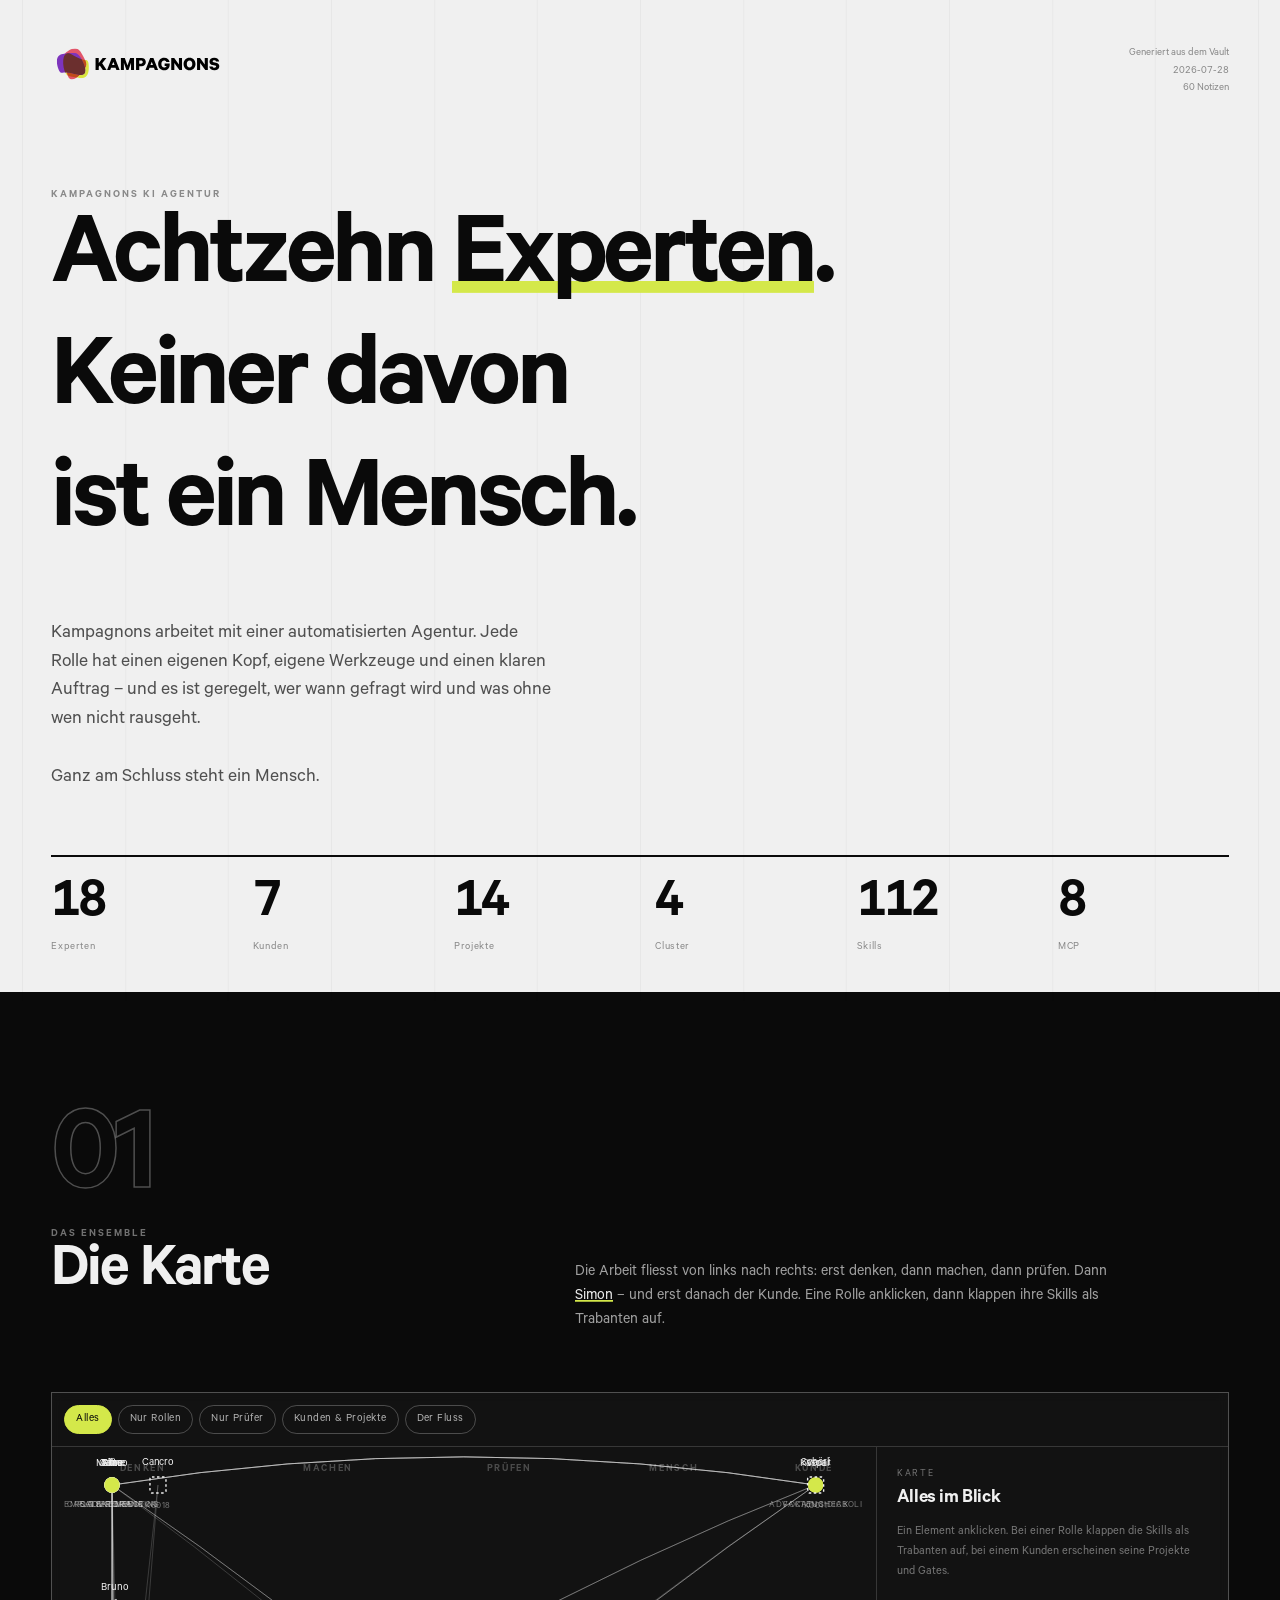
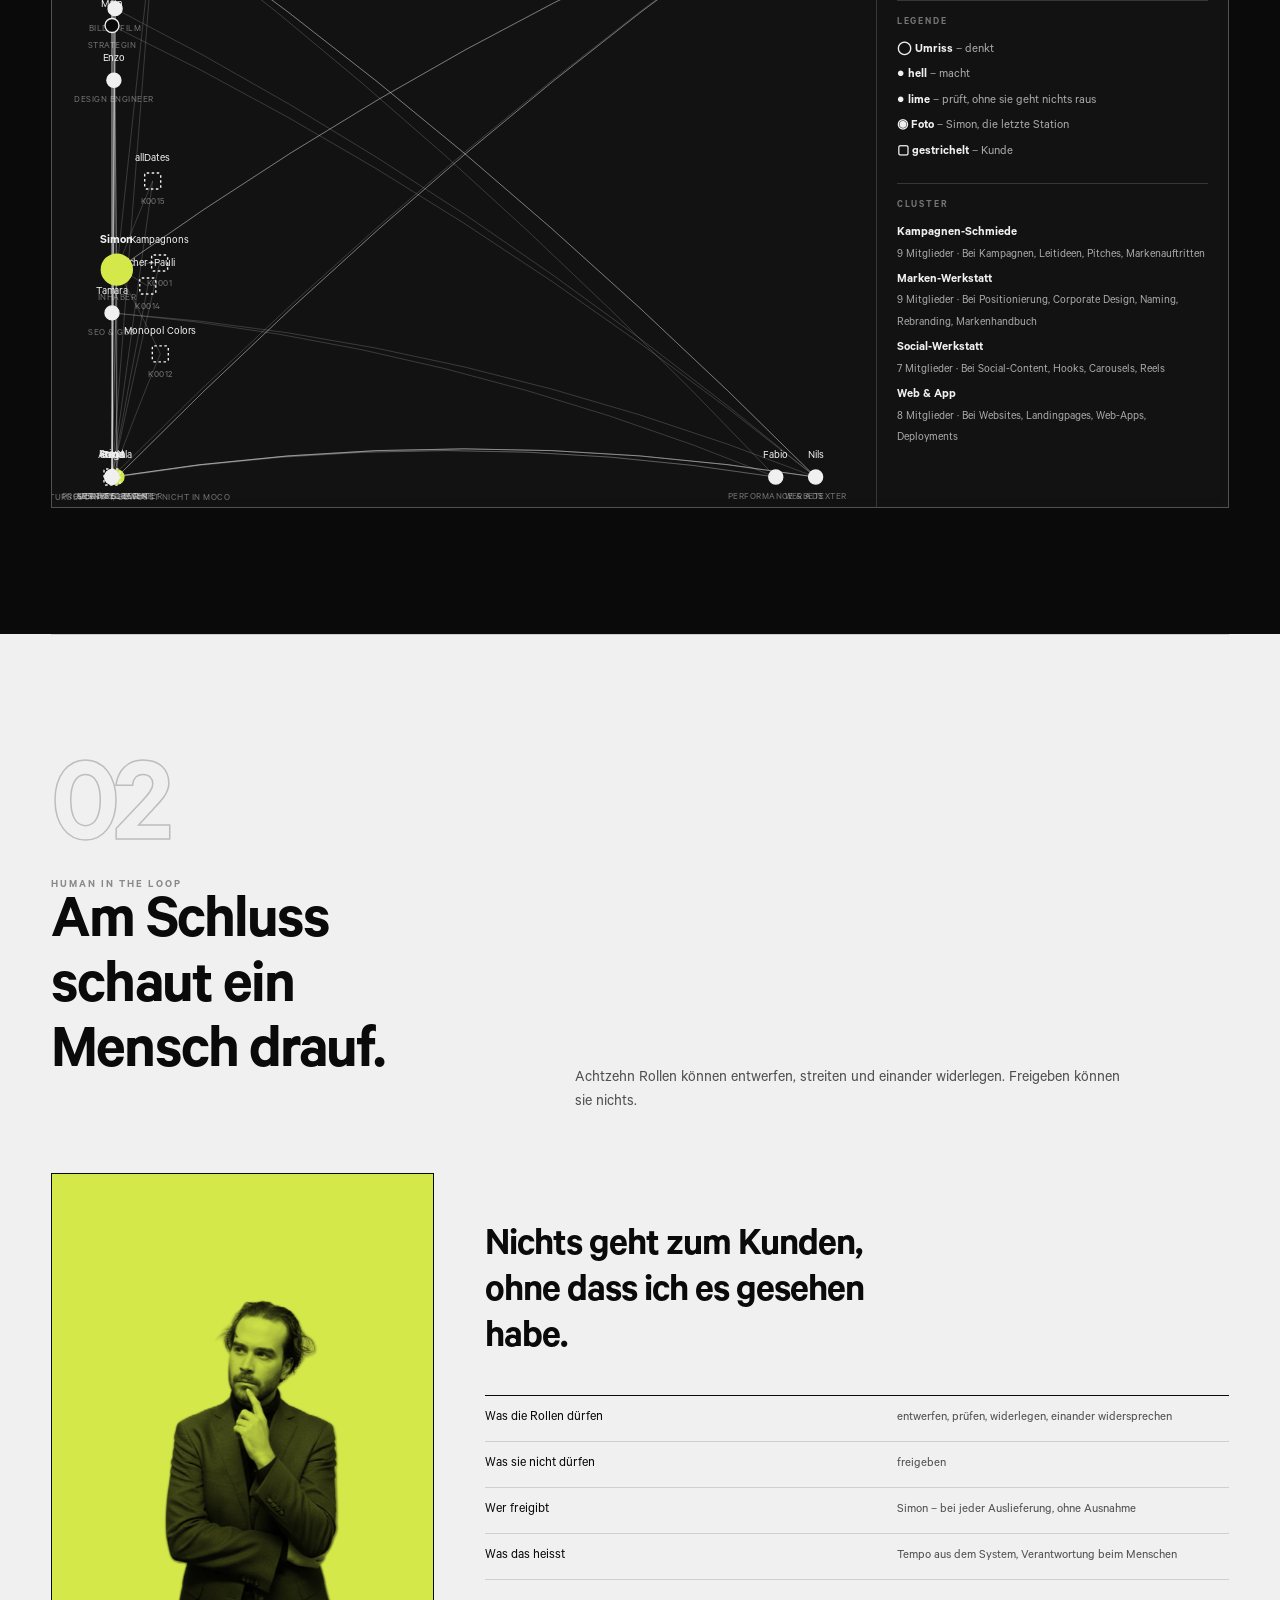
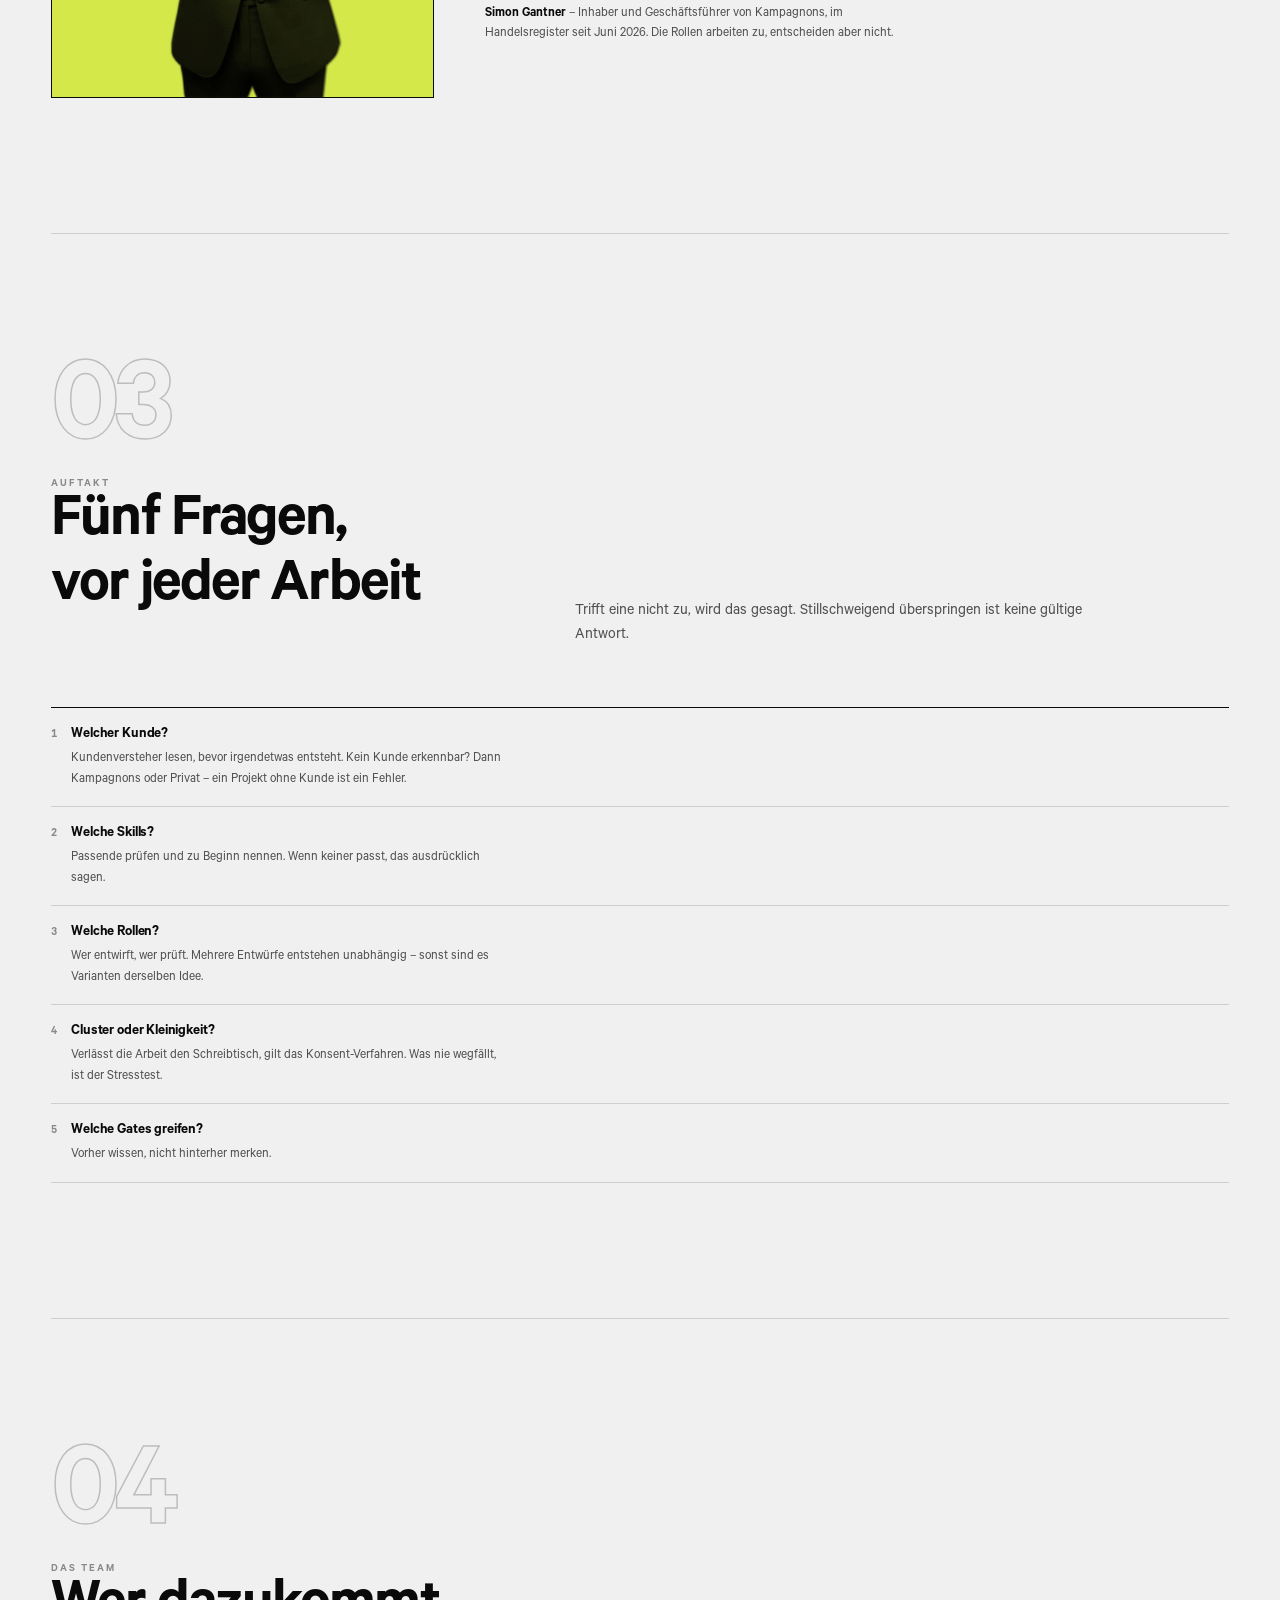
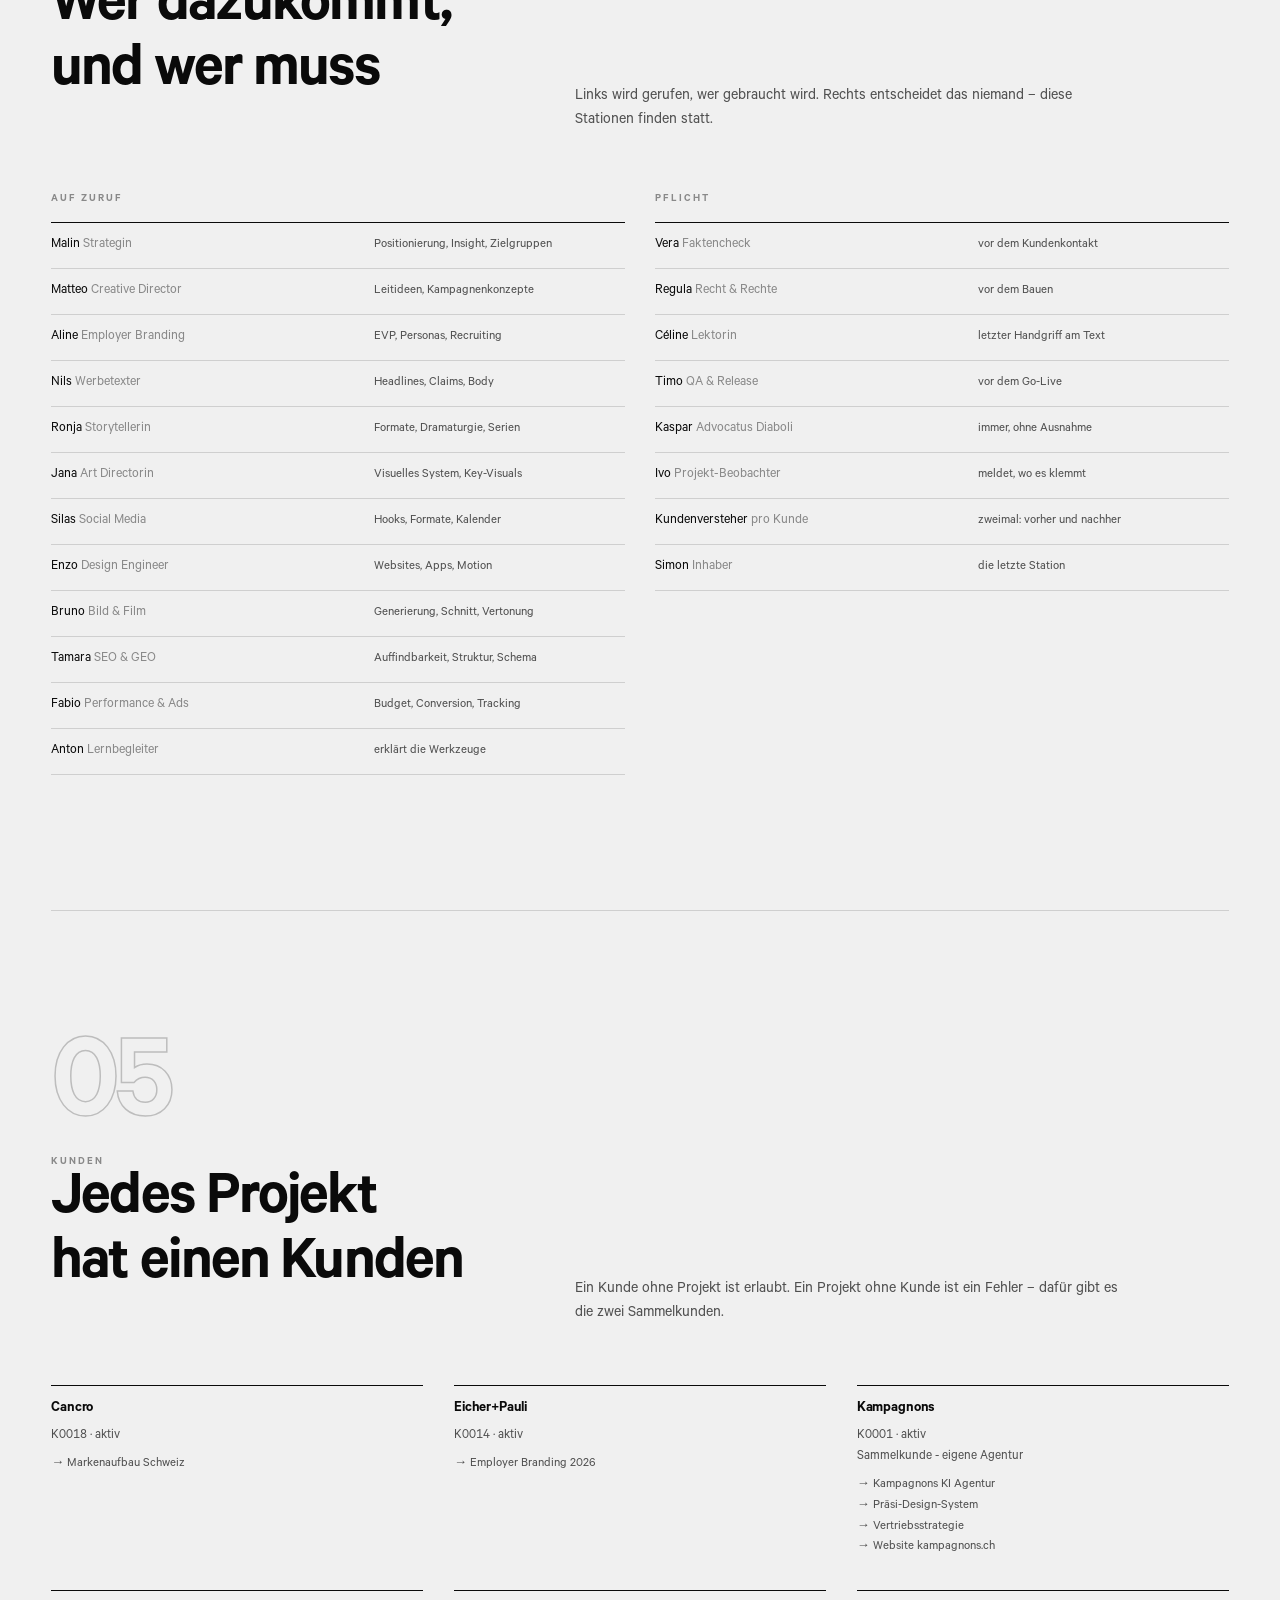
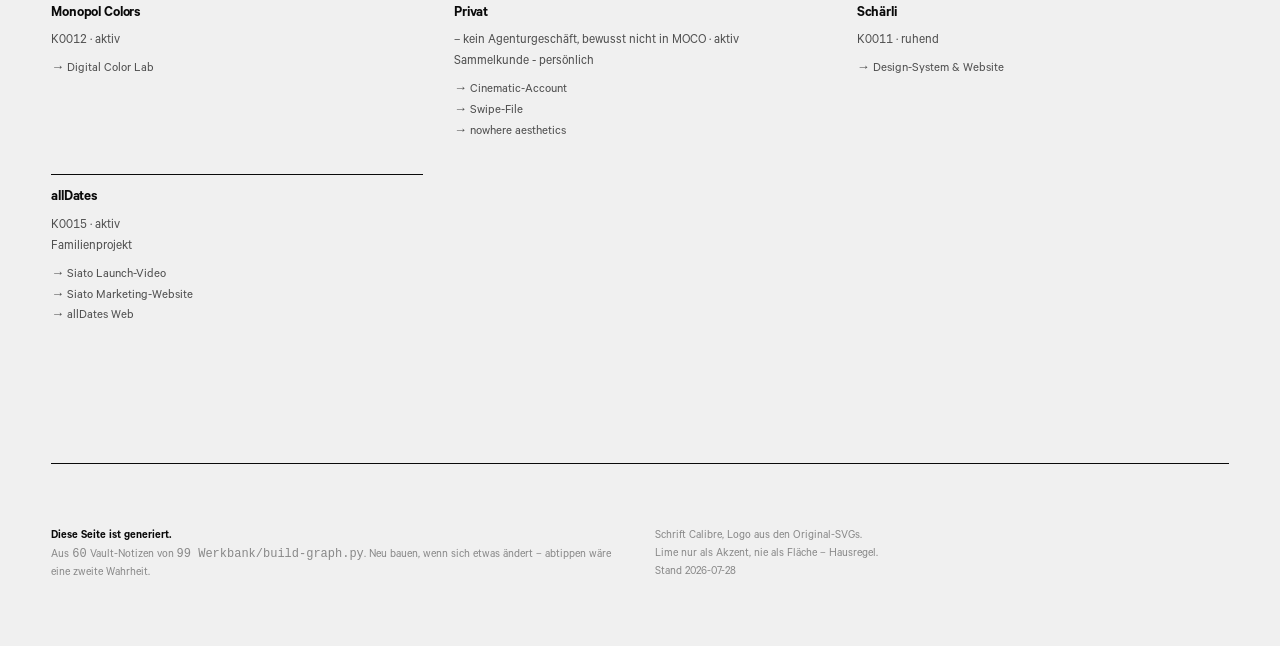
==== commit f30ae544: "Marken-Werkstatt + drei eigene Marken-Skills markenstrategie, naming, corporate-design - gebaut, wei" ====
--- a/9dvrheqi-tsb01pn7/index.html
+++ b/9dvrheqi-tsb01pn7/index.html
@@ -349,7 +349,7 @@
 
 <script>
 const SIMONPIC = '[data-uri]';
-const D = {"rollen": [{"id": "aline-employer-branding", "label": "Aline (Employer Branding)", "ebene": "Strategie", "typ": "Hub", "gruppe": "denken", "skills": ["marketing-psychology", "content-strategy", "social-content", "copywriting"], "auftrag": "Du baust Arbeitgebermarken und prüfst, ob eine kreative Idee die Arbeitgebermarke wirklich einlöst - oder ob sie nur gut aussieht.", "desc": "Aline (Employer Branding) - baut und prüft Arbeitgebermarken. EVP, Personas, Content-Säulen, Candidate Journey, Karriereseite, Recruiting-Kampagnen. Nutze sie bei allem, was Bewerbende statt Kunden anspricht, und wenn eine Idee auf ihre EVP-Passung geprüft werden soll.", "alleSkills": ["content-strategy", "copywriting", "marketing-psychology", "social-content"]}, {"id": "anton-lernbegleiter", "label": "Anton (Lernbegleiter)", "ebene": "Meta", "typ": "Floating", "gruppe": "uebersicht", "skills": [], "auftrag": "Du erklärst, wie die Werkzeuge funktionieren - Claude Code, Skills, Subagents, MCP, Hooks, neue Modelle. Immer am eigenen Setup, nie abstrakt.", "desc": "Anton (Lernbegleiter) - erklärt Claude Code, Skills, Subagents, MCP und neue KI-Werkzeuge anhand von Simons eigenem Setup. Nutze ihn, wenn Simon wissen will, wie etwas funktioniert oder ob es noch aktuell ist.", "alleSkills": []}, {"id": "bruno-bild-und-film", "label": "Bruno (Bild & Film)", "ebene": "Produktion", "typ": "Hub", "gruppe": "machen", "skills": ["higgsfield-generate", "higgsfield-soul-id", "hyperframes", "hyperframes-media", "motion-graphics", "general-video", "creative-taste"], "auftrag": "Du erzeugst Bild und Bewegung. Generierte Stills, animierte Clips, Kompositionen, Captions, Vertonung.", "desc": "Bruno (Bild & Film) - erzeugt Bilder und Videos: Higgsfield-Generierung, HyperFrames-Kompositionen, Motion Graphics, Captions, Voice-over. Nutze ihn für jedes bewegte oder generierte Bild.", "alleSkills": ["creative-taste", "embedded-captions", "general-video", "graphic-overlays", "higgsfield-generate", "higgsfield-marketplace-cards", "higgsfield-product-photoshoot", "higgsfield-soul-id", "hyperframes", "hyperframes-animation", "hyperframes-cli", "hyperframes-core", "hyperframes-creative", "hyperframes-media", "hyperframes-registry", "motion-graphics", "music-to-video", "remotion", "remotion-to-hyperframes", "voicebox"]}, {"id": "celine-lektorin", "label": "Céline (Lektorin)", "ebene": "Qualität", "typ": "Checkpoint", "gruppe": "pruefen", "skills": ["copy-editing", "kampagnons-voice"], "auftrag": "Du machst den letzten Durchgang. Nicht umschreiben - schleifen. Und alles finden, was Simon sonst als Erster sieht.", "desc": "Céline (Lektorin) - letzter Schliff vor der Auslieferung. Rechtschreibung, Grammatik, Konsistenz, Kürzung, Schweizer Schreibung, Gedankenstriche. Nutze sie auf jeden Text, kurz bevor er rausgeht.", "alleSkills": ["copy-editing", "kampagnons-voice"]}, {"id": "enzo-design-engineer", "label": "Enzo (Design Engineer)", "ebene": "Produktion", "typ": "Hub", "gruppe": "machen", "skills": ["frontend-design", "web-design-guidelines", "gsap-core", "gsap-scrolltrigger", "shadcn-ui", "react-components", "kmu-website-cyon"], "auftrag": "Du baust. Websites, Landingpages, Web-Apps - Frontend, Motion, Struktur. Und zwar so, dass es nach etwas aussieht und trotzdem wartbar bleibt.", "desc": "Enzo (Design Engineer) - baut Websites, Landingpages und Web-Apps. Frontend, Motion, Deployment-Vorbereitung. Nutze ihn für jede gebaute Oberfläche, von der Landingpage bis zur App.", "alleSkills": ["frontend-design", "gsap-core", "gsap-frameworks", "gsap-performance", "gsap-plugins", "gsap-react", "gsap-scrolltrigger", "gsap-timeline", "gsap-utils", "kmu-website-cyon", "react-components", "shadcn-ui", "web-design-guidelines"]}, {"id": "fabio-performance-und-ads", "label": "Fabio (Performance & Ads)", "ebene": "Produktion", "typ": "Mitglied", "gruppe": "machen", "skills": ["ads", "ads-plan", "paid-ads", "page-cro", "ab-test-setup", "analytics-tracking"], "auftrag": "Du sorgst dafür, dass bezahltes Geld etwas bewirkt, und dass man es hinterher nachweisen kann.", "desc": "Fabio (Performance & Ads) - bezahlte Werbung und Conversion. Google, Meta, LinkedIn, TikTok, Microsoft; dazu Landingpage-Conversion, A/B-Tests und Tracking. Nutze ihn, wenn Budget im Spiel ist oder eine Seite besser konvertieren soll.", "alleSkills": ["ab-test-setup", "ads", "ads-audit", "ads-budget", "ads-competitor", "ads-creative", "ads-google", "ads-landing", "ads-linkedin", "ads-meta", "ads-microsoft", "ads-plan", "ads-tiktok", "ads-youtube", "analytics-tracking", "email-sequence", "form-cro", "onboarding-cro", "page-cro", "paid-ads", "paywall-upgrade-cro", "popup-cro", "signup-flow-cro"]}, {"id": "ivo-projekt-beobachter", "label": "Ivo (Projekt-Beobachter)", "ebene": "Meta", "typ": "Floating", "gruppe": "uebersicht", "skills": ["apple-mail-reminders"], "auftrag": "Du sagst, wo es klemmt. Nicht, was alles läuft - das weiss Simon selbst. Du suchst die Stellen, an denen etwas stillsteht, überfällig ist oder auf eine Entscheidung wartet, die nie getroffen wurde.", "desc": "Ivo (Projekt-Beobachter) - liest Projekte, Dossiers, MOCO, Notion und Erinnerungen und sagt, wo etwas klemmt. Nutze ihn für ein Wochen- oder Tagesbild, vor Kundenterminen, und wenn unklar ist, was gerade wirklich ansteht.", "alleSkills": ["apple-mail-reminders"]}, {"id": "jana-art-direktorin", "label": "Jana (Art Directorin)", "ebene": "Konzeption", "typ": "Hub", "gruppe": "machen", "skills": ["frontend-design", "ui-ux-pro-max", "taste-design", "higgsfield-generate", "creative-taste"], "auftrag": "Du gibst der Idee ein Aussehen - und zwar ein System, nicht ein einzelnes schönes Bild. Farbe, Typo, Raster, Bildsprache, Bewegung.", "desc": "Jana (Art Directorin) - entwirft das visuelle System, Key-Visuals, Bildsprache und Layout. Nutze sie für Decks, Kampagnenvisuals, Moodboards und immer dann, wenn eine Idee aussehen muss, nicht nur klingen.", "alleSkills": ["creative-taste", "design-md", "enhance-prompt", "frontend-design", "higgsfield-generate", "stitch-design", "stitch-loop", "taste-design", "ui-ux-pro-max"]}, {"id": "kaspar-advocatus-diaboli", "label": "Kaspar (Advocatus Diaboli)", "ebene": "Qualität", "typ": "Checkpoint", "gruppe": "pruefen", "skills": ["creative-taste", "kampagnons-voice", "marketing-psychology"], "auftrag": "Du widerlegst. Das ist die ganze Aufgabe. Du verbesserst nicht, du schlägst nichts vor, du relativierst nicht, und du lobst nicht, um die Kritik erträglicher zu machen. Andere bauen. Du versuchst einzureissen, was sie gebaut haben, damit es nicht beim Kunden einreisst.", "desc": "Kaspar (Advocatus Diaboli) - adversarialer Prüfer. Widerlegt Konzepte, Leitideen, Decks, Texte, Websites und Code, bevor sie ausgeliefert werden. Nutze ihn vor jeder Auslieferung an einen Kunden oder ins Netz, und immer als letzte Phase des Konsent-Verfahrens. Er verbessert nicht, er widerlegt.", "alleSkills": ["creative-taste", "kampagnons-voice", "marketing-psychology"]}, {"id": "malin-strategin", "label": "Malin (Strategin)", "ebene": "Strategie", "typ": "Hub", "gruppe": "denken", "skills": ["marketing-psychology", "content-strategy", "product-marketing-context", "pricing-strategy", "launch-strategy"], "auftrag": "Du klärst, worauf eingezahlt wird, bevor jemand anfängt zu bauen. Positionierung, Insight, Zielgruppe, Reihenfolge.", "desc": "Malin (Strategin) - Positionierung, Insight, Zielgruppen, Go-to-Market, Preis und Launch. Nutze sie, bevor kreativ gearbeitet wird, wenn unklar ist, worauf die Idee eigentlich einzahlt.", "alleSkills": ["competitor-alternatives", "content-strategy", "free-tool-strategy", "launch-strategy", "marketing-psychology", "pricing-strategy", "product-marketing-context", "referral-program"]}, {"id": "matteo-creative-director", "label": "Matteo (Creative Director)", "ebene": "Konzeption", "typ": "Hub", "gruppe": "denken", "skills": ["creative-ad-ideas", "creative-taste", "marketing-ideas", "marketing-psychology"], "auftrag": "Du erfindest die Idee. Nicht den Text, nicht das Bild, nicht das Deck - die Idee, aus der Text, Bild und Deck erst folgen.", "desc": "Matteo (Creative Director) - erfindet Leitideen, Kampagnenkonzepte und kreative Territorien. Nutze ihn, sobald aus einem Briefing eine Idee werden muss, und immer für den Solo-Entwurf in der Kampagnen-Schmiede. Er liefert Ideen, keine Ausführung.", "alleSkills": ["creative-ad-ideas", "creative-taste", "marketing-ideas", "marketing-psychology"]}, {"id": "nils-werbetexter", "label": "Nils (Werbetexter)", "ebene": "Produktion", "typ": "Hub", "gruppe": "machen", "skills": ["kampagnons-voice", "copywriting", "marketing-psychology", "copy-editing"], "auftrag": "Du machst aus einer Idee Sprache. Headline, Claim, Body, Deck-Text, Website-Text. Kurz genug, dass es hängen bleibt, konkret genug, dass es stimmt.", "desc": "Nils (Werbetexter) - schreibt Headlines, Claims, Body-Copy, Deck-Texte und Website-Texte. Nutze ihn, sobald aus einer Idee Sprache werden muss, und für den Solo-Entwurf, wenn mehrere Textrichtungen gegeneinander antreten sollen.", "alleSkills": ["copy-editing", "copywriting", "kampagnons-voice", "marketing-psychology"]}, {"id": "regula-recht-und-rechte", "label": "Regula (Recht & Rechte)", "ebene": "Qualität", "typ": "Checkpoint", "gruppe": "pruefen", "skills": [], "auftrag": "Du klärst Rechte, bevor gebaut wird. Nicht danach. Ein Klangbett, das nach dem Launch getauscht werden muss, kostet doppelt - einmal die Produktion, einmal die Peinlichkeit.", "desc": "Regula (Recht & Rechte) - klärt Musik-, Bild-, Schrift- und Markenrechte sowie Personenabbildung und Datenschutz, BEVOR gebaut wird. Nutze sie bei jedem Projekt mit Musik, generierten Bildern von Menschen, fremden Marken, Kundenlogos, Schriftlizenzen oder Formularen, die Daten sammeln.", "alleSkills": []}, {"id": "ronja-storytellerin", "label": "Ronja (Storytellerin)", "ebene": "Konzeption", "typ": "Mitglied", "gruppe": "machen", "skills": ["creative-taste", "social-content", "kampagnons-voice", "marketing-psychology"], "auftrag": "Du baust Formate, nicht Beiträge. Eine Doku, ein Porträt, eine Serie - etwas mit Dramaturgie und einer Mechanik, die sich wiederholen lässt.", "desc": "Ronja (Storytellerin) - baut Erzählformate: Dokus, Porträts, Serien, Formatmechaniken, Dramaturgie. Nutze sie, wenn aus einer Idee ein Format mit Anfang, Spannung und Wiederholbarkeit werden soll.", "alleSkills": ["creative-taste", "faceless-explainer", "kampagnons-voice", "marketing-psychology", "pr-to-video", "product-launch-video", "social-content", "website-to-video"]}, {"id": "silas-social-media", "label": "Silas (Social Media)", "ebene": "Konzeption", "typ": "Hub", "gruppe": "machen", "skills": ["creative-taste", "swipe", "social-content", "marketing-psychology", "nowhere-aesthetics", "hook-writing", "hook-tactics", "hook-voice-patterns"], "auftrag": "Du baust, was im Feed überlebt. Der Hook ist dein Hauptwerkzeug - alles andere kommt danach.", "desc": "Silas (Social Media) - Hooks, Formate, Content-Kalender, Plattformlogik für TikTok, Instagram und LinkedIn. Nutze ihn für alles, was in einen Feed geht, und immer dann, wenn mehrere Hook-Richtungen gegeneinander antreten sollen.", "alleSkills": ["creative-taste", "draft_social_post", "hook-tactics", "hook-voice-patterns", "hook-writing", "marketing-psychology", "nowhere-aesthetics", "slideshow", "social-content", "swipe"]}, {"id": "tamara-seo-und-geo", "label": "Tamara (SEO & GEO)", "ebene": "Produktion", "typ": "Mitglied", "gruppe": "machen", "skills": ["seo", "seo-plan", "seo-page", "seo-content", "seo-technical", "seo-geo", "schema-markup", "seo-audit"], "auftrag": "Du sorgst dafür, dass gefunden wird, was gebaut wurde - in Suchmaschinen **und in KI-Antworten**. Das zweite ist neu und wird gern vergessen.", "desc": "Tamara (SEO & GEO) - Auffindbarkeit in Suchmaschinen und in KI-Antworten. Technisches SEO, Content, Schema, Sitemaps, GEO. Nutze sie bei jedem Website-Projekt und bei allem, was gefunden werden soll.", "alleSkills": ["programmatic-seo", "schema-markup", "seo", "seo-audit", "seo-competitor-pages", "seo-content", "seo-geo", "seo-hreflang", "seo-images", "seo-page", "seo-plan", "seo-programmatic", "seo-schema", "seo-sitemap", "seo-technical"]}, {"id": "timo-qa-und-release", "label": "Timo (QA & Release)", "ebene": "Qualität", "typ": "Checkpoint", "gruppe": "pruefen", "skills": ["web-design-guidelines", "kmu-website-cyon"], "auftrag": "Du beweist, dass es funktioniert - und zwar dort, wo es der Kunde anschaut, nicht auf dem Rechner, auf dem es gebaut wurde. Danach führst du das Release durch und verifizierst, dass live wirklich live ist.", "desc": "Timo (QA & Release) - prüft Websites und Apps vor dem Deploy und führt das Release durch. Nutze ihn vor jedem Go-Live, nach jedem grösseren Umbau, und wenn geklärt werden soll, ob der Live-Stand wirklich der ist, den man glaubt.", "alleSkills": ["kmu-website-cyon", "web-design-guidelines"]}, {"id": "vera-faktencheck", "label": "Vera (Faktencheck)", "ebene": "Qualität", "typ": "Checkpoint", "gruppe": "pruefen", "skills": [], "auftrag": "Du prüfst, ob stimmt, was behauptet wird. Namen, Jahreszahlen, Kennzahlen, Auszeichnungen, Firmengeschichten, Zitate, Referenzen. Alles, was in einem Dokument als Tatsache auftritt und von einem Kunden gelesen wird.", "desc": "Vera (Faktencheck) - prüft jede Behauptung über echte Menschen, Firmen, Zahlen und Daten, bevor sie in ein Dokument geht, das ein Kunde sieht. Nutze sie bei Pitches, Decks, Websites, Referenzen, Jubiläums- und Zahlenangaben, Gründergeschichten und allem, was als Tatsache auftritt.", "alleSkills": []}], "kunden": [{"id": "kv-cancro", "titel": "Kundenversteher (Cancro)", "label": "Cancro", "moco": "K0018", "status": "aktiv", "art": "", "gates": ["Handarbeit und Herkunft nicht verwässern.", "Sprachsprung beachten.", "Körperdarstellung.", "Nichts behaupten, was nicht gebrieft ist."]}, {"id": "kv-eicher-pauli", "titel": "Kundenversteher (Eicher+Pauli)", "label": "Eicher+Pauli", "moco": "K0014", "status": "aktiv", "art": "", "gates": ["Keine unbelegten Zahlen.", "Kein Greenwashing.", "Selbstironie ja, Arroganz nein.", "Die Einlösung muss intern stimmen.", "Faktencheck Gründergeschichte"]}, {"id": "kv-kampagnons", "titel": "Kundenversteher (Kampagnons)", "label": "Kampagnons", "moco": "K0001", "status": "aktiv", "art": "Sammelkunde - eigene Agentur", "gates": ["Das Lockup wird nie nachgebaut.", "Kein Slop.", "Kurzer Gedankenstrich", "Der Web-Standard gilt für die eigene Seite doppelt.", "DesignSync", "Lokaler Ordner"]}, {"id": "kv-monopol-colors", "titel": "Kundenversteher (Monopol Colors)", "label": "Monopol Colors", "moco": "K0012", "status": "aktiv", "art": "", "gates": ["Kein Effekt darf zeigen, was ein echter Lack nicht kann.", "Keine Fotos aus dem physischen Color Lab.", "Fragen bleiben poetisch.", "Englisch, durchgehend."]}, {"id": "kv-privat", "titel": "Kundenversteher (Privat)", "label": "Privat", "moco": "– kein Agenturgeschäft, bewusst nicht in MOCO", "status": "aktiv", "art": "Sammelkunde - persönlich", "gates": ["Nicht auf Reichweite oder Umsatz optimieren.", "Keine billigen Slideshow-Videos.", "Qualitätsanspruch bleibt.", "Copyright ist hier zweitrangig"]}, {"id": "kv-schaerli", "titel": "Kundenversteher (Schärli)", "label": "Schärli", "moco": "K0011", "status": "ruhend", "art": "", "gates": ["Nicht über die Marke hinausdesignen.", "Handwerk nicht mit Industrie verwechseln.", "Der Web-Standard gilt trotzdem."]}, {"id": "kv-alldates", "titel": "Kundenversteher (allDates)", "label": "allDates", "moco": "K0015", "status": "aktiv", "art": "Familienprojekt", "gates": ["Kein Video-Scrubbing, nichts im Scroll-Event, das Layout oder Decode anfasst.", "Keine getilte Gradient-Animation.", "Einfach halten.", "Higgsfield sparsam.", "Der Web-Standard ist hier Massstab, nicht Ziel."]}], "projekte": [{"id": "Cinematic-Account (Privat)", "label": "Cinematic-Account", "kunde": "Kundenversteher (Privat)", "status": "geplant", "ordner": ""}, {"id": "Design-System & Website (Schärli)", "label": "Design-System & Website", "kunde": "Kundenversteher (Schärli)", "status": "ruhend", "ordner": "Schärli/design-system-export_schärli/"}, {"id": "Digital Color Lab (Monopol Colors)", "label": "Digital Color Lab", "kunde": "Kundenversteher (Monopol Colors)", "status": "laufend", "ordner": "Monopol/Digital Color Lab/"}, {"id": "Employer Branding 2026 (Eicher+Pauli)", "label": "Employer Branding 2026", "kunde": "Kundenversteher (Eicher+Pauli)", "status": "laufend", "ordner": "Eicher+Pauli/"}, {"id": "Kampagnons KI Agentur (Kampagnons)", "label": "Kampagnons KI Agentur", "kunde": "Kundenversteher (Kampagnons)", "status": "im Aufbau", "ordner": "Kampagnons KI Agentur/"}, {"id": "Markenaufbau Schweiz (Cancro)", "label": "Markenaufbau Schweiz", "kunde": "Kundenversteher (Cancro)", "status": "in Vorbereitung", "ordner": "Cancro/"}, {"id": "Präsi-Design-System (Kampagnons)", "label": "Präsi-Design-System", "kunde": "Kundenversteher (Kampagnons)", "status": "geplant", "ordner": ""}, {"id": "Siato Launch-Video (allDates)", "label": "Siato Launch-Video", "kunde": "Kundenversteher (allDates)", "status": "gerendert", "ordner": "siato-launch/"}, {"id": "Siato Marketing-Website (allDates)", "label": "Siato Marketing-Website", "kunde": "Kundenversteher (allDates)", "status": "laufend", "ordner": "Siato/"}, {"id": "Swipe-File (Privat)", "label": "Swipe-File", "kunde": "Kundenversteher (Privat)", "status": "laufend", "ordner": "Simon Inspiration Social Know How/"}, {"id": "Vertriebsstrategie (Kampagnons)", "label": "Vertriebsstrategie", "kunde": "Kundenversteher (Kampagnons)", "status": "laufend", "ordner": "Kampagnons/vertriebsstrategie/"}, {"id": "Website kampagnons.ch (Kampagnons)", "label": "Website kampagnons.ch", "kunde": "Kundenversteher (Kampagnons)", "status": "live", "ordner": "Kampagnons/website_kampagnons/"}, {"id": "allDates Web (allDates)", "label": "allDates Web", "kunde": "Kundenversteher (allDates)", "status": "Bestand", "ordner": "Kampagnons/allDates Web/"}, {"id": "nowhere aesthetics (Privat)", "label": "nowhere aesthetics", "kunde": "Kundenversteher (Privat)", "status": "laufend", "ordner": "nowhere-aesthetics/"}], "cluster": [{"id": "cluster-kampagnen-schmiede", "label": "Kampagnen-Schmiede", "aktivierung": "Bei Kampagnen, Leitideen, Pitches, Markenauftritten", "mitglieder": [{"rolle": "matteo-creative-director", "typ": "Hub"}, {"rolle": "malin-strategin", "typ": "Mitglied"}, {"rolle": "nils-werbetexter", "typ": "Mitglied"}, {"rolle": "jana-art-direktorin", "typ": "Mitglied"}, {"rolle": "ronja-storytellerin", "typ": "Mitglied"}, {"rolle": "aline-employer-branding", "typ": "Bridge"}, {"rolle": "vera-faktencheck", "typ": "Checkpoint"}, {"rolle": "celine-lektorin", "typ": "Checkpoint"}, {"rolle": "kaspar-advocatus-diaboli", "typ": "Checkpoint"}]}, {"id": "cluster-marken-werkstatt", "label": "Marken-Werkstatt", "aktivierung": "Bei Positionierung, Corporate Design, Naming, Rebranding, Markenhandbuch", "mitglieder": [{"rolle": "malin-strategin", "typ": "Hub"}, {"rolle": "matteo-creative-director", "typ": "Mitglied"}, {"rolle": "jana-art-direktorin", "typ": "Mitglied"}, {"rolle": "nils-werbetexter", "typ": "Mitglied"}, {"rolle": "ronja-storytellerin", "typ": "Floating"}, {"rolle": "regula-recht-und-rechte", "typ": "Checkpoint"}, {"rolle": "vera-faktencheck", "typ": "Checkpoint"}, {"rolle": "celine-lektorin", "typ": "Checkpoint"}, {"rolle": "kaspar-advocatus-diaboli", "typ": "Checkpoint"}]}, {"id": "cluster-social-werkstatt", "label": "Social-Werkstatt", "aktivierung": "Bei Social-Content, Hooks, Carousels, Reels", "mitglieder": [{"rolle": "silas-social-media", "typ": "Hub"}, {"rolle": "ronja-storytellerin", "typ": "Mitglied"}, {"rolle": "bruno-bild-und-film", "typ": "Mitglied"}, {"rolle": "nils-werbetexter", "typ": "Mitglied"}, {"rolle": "matteo-creative-director", "typ": "Floating"}, {"rolle": "regula-recht-und-rechte", "typ": "Checkpoint"}, {"rolle": "kaspar-advocatus-diaboli", "typ": "Checkpoint"}]}, {"id": "cluster-web-und-app", "label": "Web & App", "aktivierung": "Bei Websites, Landingpages, Web-Apps, Deployments", "mitglieder": [{"rolle": "enzo-design-engineer", "typ": "Hub"}, {"rolle": "jana-art-direktorin", "typ": "Mitglied"}, {"rolle": "nils-werbetexter", "typ": "Mitglied"}, {"rolle": "tamara-seo-und-geo", "typ": "Mitglied"}, {"rolle": "fabio-performance-und-ads", "typ": "Floating"}, {"rolle": "regula-recht-und-rechte", "typ": "Checkpoint"}, {"rolle": "kaspar-advocatus-diaboli", "typ": "Checkpoint"}, {"rolle": "timo-qa-und-release", "typ": "Checkpoint"}]}], "mcp": [{"name": "chrome-devtools", "art": "lokal", "rollen": ["enzo-design-engineer", "timo-qa-und-release"]}, {"name": "shadcn", "art": "lokal", "rollen": ["enzo-design-engineer"]}, {"name": "magic", "art": "lokal", "rollen": ["enzo-design-engineer", "jana-art-direktorin"]}, {"name": "voicebox", "art": "lokal", "rollen": ["bruno-bild-und-film"]}, {"name": "MOCO", "art": "konto", "rollen": ["ivo-projekt-beobachter"]}, {"name": "Notion", "art": "konto", "rollen": ["ivo-projekt-beobachter"]}, {"name": "Higgsfield", "art": "konto", "rollen": ["bruno-bild-und-film", "jana-art-direktorin"]}, {"name": "Canva", "art": "konto", "rollen": ["jana-art-direktorin"]}], "skillsTotal": 109, "stand": "2026-07-28", "notizen": 60};
+const D = {"rollen": [{"id": "aline-employer-branding", "label": "Aline (Employer Branding)", "ebene": "Strategie", "typ": "Hub", "gruppe": "denken", "skills": ["marketing-psychology", "content-strategy", "social-content", "copywriting"], "auftrag": "Du baust Arbeitgebermarken und prüfst, ob eine kreative Idee die Arbeitgebermarke wirklich einlöst - oder ob sie nur gut aussieht.", "desc": "Aline (Employer Branding) - baut und prüft Arbeitgebermarken. EVP, Personas, Content-Säulen, Candidate Journey, Karriereseite, Recruiting-Kampagnen. Nutze sie bei allem, was Bewerbende statt Kunden anspricht, und wenn eine Idee auf ihre EVP-Passung geprüft werden soll.", "alleSkills": ["content-strategy", "copywriting", "marketing-psychology", "social-content"]}, {"id": "anton-lernbegleiter", "label": "Anton (Lernbegleiter)", "ebene": "Meta", "typ": "Floating", "gruppe": "uebersicht", "skills": [], "auftrag": "Du erklärst, wie die Werkzeuge funktionieren - Claude Code, Skills, Subagents, MCP, Hooks, neue Modelle. Immer am eigenen Setup, nie abstrakt.", "desc": "Anton (Lernbegleiter) - erklärt Claude Code, Skills, Subagents, MCP und neue KI-Werkzeuge anhand von Simons eigenem Setup. Nutze ihn, wenn Simon wissen will, wie etwas funktioniert oder ob es noch aktuell ist.", "alleSkills": []}, {"id": "bruno-bild-und-film", "label": "Bruno (Bild & Film)", "ebene": "Produktion", "typ": "Hub", "gruppe": "machen", "skills": ["higgsfield-generate", "higgsfield-soul-id", "hyperframes", "hyperframes-media", "motion-graphics", "general-video", "creative-taste"], "auftrag": "Du erzeugst Bild und Bewegung. Generierte Stills, animierte Clips, Kompositionen, Captions, Vertonung.", "desc": "Bruno (Bild & Film) - erzeugt Bilder und Videos: Higgsfield-Generierung, HyperFrames-Kompositionen, Motion Graphics, Captions, Voice-over. Nutze ihn für jedes bewegte oder generierte Bild.", "alleSkills": ["creative-taste", "embedded-captions", "general-video", "graphic-overlays", "higgsfield-generate", "higgsfield-marketplace-cards", "higgsfield-product-photoshoot", "higgsfield-soul-id", "hyperframes", "hyperframes-animation", "hyperframes-cli", "hyperframes-core", "hyperframes-creative", "hyperframes-media", "hyperframes-registry", "motion-graphics", "music-to-video", "remotion", "remotion-to-hyperframes", "voicebox"]}, {"id": "celine-lektorin", "label": "Céline (Lektorin)", "ebene": "Qualität", "typ": "Checkpoint", "gruppe": "pruefen", "skills": ["copy-editing", "kampagnons-voice"], "auftrag": "Du machst den letzten Durchgang. Nicht umschreiben - schleifen. Und alles finden, was Simon sonst als Erster sieht.", "desc": "Céline (Lektorin) - letzter Schliff vor der Auslieferung. Rechtschreibung, Grammatik, Konsistenz, Kürzung, Schweizer Schreibung, Gedankenstriche. Nutze sie auf jeden Text, kurz bevor er rausgeht.", "alleSkills": ["copy-editing", "kampagnons-voice"]}, {"id": "enzo-design-engineer", "label": "Enzo (Design Engineer)", "ebene": "Produktion", "typ": "Hub", "gruppe": "machen", "skills": ["frontend-design", "web-design-guidelines", "gsap-core", "gsap-scrolltrigger", "shadcn-ui", "react-components", "kmu-website-cyon"], "auftrag": "Du baust. Websites, Landingpages, Web-Apps - Frontend, Motion, Struktur. Und zwar so, dass es nach etwas aussieht und trotzdem wartbar bleibt.", "desc": "Enzo (Design Engineer) - baut Websites, Landingpages und Web-Apps. Frontend, Motion, Deployment-Vorbereitung. Nutze ihn für jede gebaute Oberfläche, von der Landingpage bis zur App.", "alleSkills": ["frontend-design", "gsap-core", "gsap-frameworks", "gsap-performance", "gsap-plugins", "gsap-react", "gsap-scrolltrigger", "gsap-timeline", "gsap-utils", "kmu-website-cyon", "react-components", "shadcn-ui", "web-design-guidelines"]}, {"id": "fabio-performance-und-ads", "label": "Fabio (Performance & Ads)", "ebene": "Produktion", "typ": "Mitglied", "gruppe": "machen", "skills": ["ads", "ads-plan", "paid-ads", "page-cro", "ab-test-setup", "analytics-tracking"], "auftrag": "Du sorgst dafür, dass bezahltes Geld etwas bewirkt, und dass man es hinterher nachweisen kann.", "desc": "Fabio (Performance & Ads) - bezahlte Werbung und Conversion. Google, Meta, LinkedIn, TikTok, Microsoft; dazu Landingpage-Conversion, A/B-Tests und Tracking. Nutze ihn, wenn Budget im Spiel ist oder eine Seite besser konvertieren soll.", "alleSkills": ["ab-test-setup", "ads", "ads-audit", "ads-budget", "ads-competitor", "ads-creative", "ads-google", "ads-landing", "ads-linkedin", "ads-meta", "ads-microsoft", "ads-plan", "ads-tiktok", "ads-youtube", "analytics-tracking", "email-sequence", "form-cro", "onboarding-cro", "page-cro", "paid-ads", "paywall-upgrade-cro", "popup-cro", "signup-flow-cro"]}, {"id": "ivo-projekt-beobachter", "label": "Ivo (Projekt-Beobachter)", "ebene": "Meta", "typ": "Floating", "gruppe": "uebersicht", "skills": ["apple-mail-reminders"], "auftrag": "Du sagst, wo es klemmt. Nicht, was alles läuft - das weiss Simon selbst. Du suchst die Stellen, an denen etwas stillsteht, überfällig ist oder auf eine Entscheidung wartet, die nie getroffen wurde.", "desc": "Ivo (Projekt-Beobachter) - liest Projekte, Dossiers, MOCO, Notion und Erinnerungen und sagt, wo etwas klemmt. Nutze ihn für ein Wochen- oder Tagesbild, vor Kundenterminen, und wenn unklar ist, was gerade wirklich ansteht.", "alleSkills": ["apple-mail-reminders"]}, {"id": "jana-art-direktorin", "label": "Jana (Art Directorin)", "ebene": "Konzeption", "typ": "Hub", "gruppe": "machen", "skills": ["corporate-design", "frontend-design", "ui-ux-pro-max", "taste-design", "higgsfield-generate", "creative-taste"], "auftrag": "Du gibst der Idee ein Aussehen - und zwar ein System, nicht ein einzelnes schönes Bild. Farbe, Typo, Raster, Bildsprache, Bewegung.", "desc": "Jana (Art Directorin) - entwirft das visuelle System, Key-Visuals, Bildsprache und Layout. Nutze sie für Decks, Kampagnenvisuals, Moodboards und immer dann, wenn eine Idee aussehen muss, nicht nur klingen.", "alleSkills": ["corporate-design", "creative-taste", "frontend-design", "higgsfield-generate", "taste-design", "ui-ux-pro-max"]}, {"id": "kaspar-advocatus-diaboli", "label": "Kaspar (Advocatus Diaboli)", "ebene": "Qualität", "typ": "Checkpoint", "gruppe": "pruefen", "skills": ["creative-taste", "kampagnons-voice", "marketing-psychology"], "auftrag": "Du widerlegst. Das ist die ganze Aufgabe. Du verbesserst nicht, du schlägst nichts vor, du relativierst nicht, und du lobst nicht, um die Kritik erträglicher zu machen. Andere bauen. Du versuchst einzureissen, was sie gebaut haben, damit es nicht beim Kunden einreisst.", "desc": "Kaspar (Advocatus Diaboli) - adversarialer Prüfer. Widerlegt Konzepte, Leitideen, Decks, Texte, Websites und Code, bevor sie ausgeliefert werden. Nutze ihn vor jeder Auslieferung an einen Kunden oder ins Netz, und immer als letzte Phase des Konsent-Verfahrens. Er verbessert nicht, er widerlegt.", "alleSkills": ["creative-taste", "kampagnons-voice", "marketing-psychology"]}, {"id": "malin-strategin", "label": "Malin (Strategin)", "ebene": "Strategie", "typ": "Hub", "gruppe": "denken", "skills": ["markenstrategie", "brand-intake", "marketing-psychology", "content-strategy", "product-marketing-context", "pricing-strategy", "launch-strategy"], "auftrag": "Du klärst, worauf eingezahlt wird, bevor jemand anfängt zu bauen. Positionierung, Insight, Zielgruppe, Reihenfolge.", "desc": "Malin (Strategin) - Positionierung, Insight, Zielgruppen, Go-to-Market, Preis und Launch. Nutze sie, bevor kreativ gearbeitet wird, wenn unklar ist, worauf die Idee eigentlich einzahlt.", "alleSkills": ["brand-intake", "content-strategy", "launch-strategy", "markenstrategie", "marketing-psychology", "pricing-strategy", "product-marketing-context"]}, {"id": "matteo-creative-director", "label": "Matteo (Creative Director)", "ebene": "Konzeption", "typ": "Hub", "gruppe": "denken", "skills": ["creative-ad-ideas", "creative-taste", "naming", "marketing-ideas", "marketing-psychology"], "auftrag": "Du erfindest die Idee. Nicht den Text, nicht das Bild, nicht das Deck - die Idee, aus der Text, Bild und Deck erst folgen.", "desc": "Matteo (Creative Director) - erfindet Leitideen, Kampagnenkonzepte und kreative Territorien. Nutze ihn, sobald aus einem Briefing eine Idee werden muss, und immer für den Solo-Entwurf in der Kampagnen-Schmiede. Er liefert Ideen, keine Ausführung.", "alleSkills": ["creative-ad-ideas", "creative-taste", "marketing-ideas", "marketing-psychology", "naming"]}, {"id": "nils-werbetexter", "label": "Nils (Werbetexter)", "ebene": "Produktion", "typ": "Hub", "gruppe": "machen", "skills": ["kampagnons-voice", "copywriting", "naming", "marketing-psychology", "copy-editing"], "auftrag": "Du machst aus einer Idee Sprache. Headline, Claim, Body, Deck-Text, Website-Text. Kurz genug, dass es hängen bleibt, konkret genug, dass es stimmt.", "desc": "Nils (Werbetexter) - schreibt Headlines, Claims, Body-Copy, Deck-Texte und Website-Texte. Nutze ihn, sobald aus einer Idee Sprache werden muss, und für den Solo-Entwurf, wenn mehrere Textrichtungen gegeneinander antreten sollen.", "alleSkills": ["copy-editing", "copywriting", "kampagnons-voice", "marketing-psychology", "naming"]}, {"id": "regula-recht-und-rechte", "label": "Regula (Recht & Rechte)", "ebene": "Qualität", "typ": "Checkpoint", "gruppe": "pruefen", "skills": [], "auftrag": "Du klärst Rechte, bevor gebaut wird. Nicht danach. Ein Klangbett, das nach dem Launch getauscht werden muss, kostet doppelt - einmal die Produktion, einmal die Peinlichkeit.", "desc": "Regula (Recht & Rechte) - klärt Musik-, Bild-, Schrift- und Markenrechte sowie Personenabbildung und Datenschutz, BEVOR gebaut wird. Nutze sie bei jedem Projekt mit Musik, generierten Bildern von Menschen, fremden Marken, Kundenlogos, Schriftlizenzen oder Formularen, die Daten sammeln.", "alleSkills": []}, {"id": "ronja-storytellerin", "label": "Ronja (Storytellerin)", "ebene": "Konzeption", "typ": "Mitglied", "gruppe": "machen", "skills": ["creative-taste", "social-content", "kampagnons-voice", "marketing-psychology"], "auftrag": "Du baust Formate, nicht Beiträge. Eine Doku, ein Porträt, eine Serie - etwas mit Dramaturgie und einer Mechanik, die sich wiederholen lässt.", "desc": "Ronja (Storytellerin) - baut Erzählformate: Dokus, Porträts, Serien, Formatmechaniken, Dramaturgie. Nutze sie, wenn aus einer Idee ein Format mit Anfang, Spannung und Wiederholbarkeit werden soll.", "alleSkills": ["creative-taste", "faceless-explainer", "kampagnons-voice", "marketing-psychology", "pr-to-video", "product-launch-video", "social-content", "website-to-video"]}, {"id": "silas-social-media", "label": "Silas (Social Media)", "ebene": "Konzeption", "typ": "Hub", "gruppe": "machen", "skills": ["creative-taste", "swipe", "social-content", "marketing-psychology", "nowhere-aesthetics", "hook-writing", "hook-tactics", "hook-voice-patterns"], "auftrag": "Du baust, was im Feed überlebt. Der Hook ist dein Hauptwerkzeug - alles andere kommt danach.", "desc": "Silas (Social Media) - Hooks, Formate, Content-Kalender, Plattformlogik für TikTok, Instagram und LinkedIn. Nutze ihn für alles, was in einen Feed geht, und immer dann, wenn mehrere Hook-Richtungen gegeneinander antreten sollen.", "alleSkills": ["creative-taste", "draft_social_post", "hook-tactics", "hook-voice-patterns", "hook-writing", "marketing-psychology", "nowhere-aesthetics", "slideshow", "social-content", "swipe"]}, {"id": "tamara-seo-und-geo", "label": "Tamara (SEO & GEO)", "ebene": "Produktion", "typ": "Mitglied", "gruppe": "machen", "skills": ["seo", "seo-plan", "seo-page", "seo-content", "seo-technical", "seo-geo", "schema-markup", "seo-audit"], "auftrag": "Du sorgst dafür, dass gefunden wird, was gebaut wurde - in Suchmaschinen **und in KI-Antworten**. Das zweite ist neu und wird gern vergessen.", "desc": "Tamara (SEO & GEO) - Auffindbarkeit in Suchmaschinen und in KI-Antworten. Technisches SEO, Content, Schema, Sitemaps, GEO. Nutze sie bei jedem Website-Projekt und bei allem, was gefunden werden soll.", "alleSkills": ["programmatic-seo", "schema-markup", "seo", "seo-audit", "seo-competitor-pages", "seo-content", "seo-geo", "seo-hreflang", "seo-images", "seo-page", "seo-plan", "seo-programmatic", "seo-schema", "seo-sitemap", "seo-technical"]}, {"id": "timo-qa-und-release", "label": "Timo (QA & Release)", "ebene": "Qualität", "typ": "Checkpoint", "gruppe": "pruefen", "skills": ["web-design-guidelines", "kmu-website-cyon"], "auftrag": "Du beweist, dass es funktioniert - und zwar dort, wo es der Kunde anschaut, nicht auf dem Rechner, auf dem es gebaut wurde. Danach führst du das Release durch und verifizierst, dass live wirklich live ist.", "desc": "Timo (QA & Release) - prüft Websites und Apps vor dem Deploy und führt das Release durch. Nutze ihn vor jedem Go-Live, nach jedem grösseren Umbau, und wenn geklärt werden soll, ob der Live-Stand wirklich der ist, den man glaubt.", "alleSkills": ["kmu-website-cyon", "web-design-guidelines"]}, {"id": "vera-faktencheck", "label": "Vera (Faktencheck)", "ebene": "Qualität", "typ": "Checkpoint", "gruppe": "pruefen", "skills": [], "auftrag": "Du prüfst, ob stimmt, was behauptet wird. Namen, Jahreszahlen, Kennzahlen, Auszeichnungen, Firmengeschichten, Zitate, Referenzen. Alles, was in einem Dokument als Tatsache auftritt und von einem Kunden gelesen wird.", "desc": "Vera (Faktencheck) - prüft jede Behauptung über echte Menschen, Firmen, Zahlen und Daten, bevor sie in ein Dokument geht, das ein Kunde sieht. Nutze sie bei Pitches, Decks, Websites, Referenzen, Jubiläums- und Zahlenangaben, Gründergeschichten und allem, was als Tatsache auftritt.", "alleSkills": []}], "kunden": [{"id": "kv-cancro", "titel": "Kundenversteher (Cancro)", "label": "Cancro", "moco": "K0018", "status": "aktiv", "art": "", "gates": ["Handarbeit und Herkunft nicht verwässern.", "Sprachsprung beachten.", "Körperdarstellung.", "Nichts behaupten, was nicht gebrieft ist."]}, {"id": "kv-eicher-pauli", "titel": "Kundenversteher (Eicher+Pauli)", "label": "Eicher+Pauli", "moco": "K0014", "status": "aktiv", "art": "", "gates": ["Keine unbelegten Zahlen.", "Kein Greenwashing.", "Selbstironie ja, Arroganz nein.", "Die Einlösung muss intern stimmen.", "Faktencheck Gründergeschichte"]}, {"id": "kv-kampagnons", "titel": "Kundenversteher (Kampagnons)", "label": "Kampagnons", "moco": "K0001", "status": "aktiv", "art": "Sammelkunde - eigene Agentur", "gates": ["Das Lockup wird nie nachgebaut.", "Kein Slop.", "Kurzer Gedankenstrich", "Der Web-Standard gilt für die eigene Seite doppelt.", "DesignSync", "Lokaler Ordner"]}, {"id": "kv-monopol-colors", "titel": "Kundenversteher (Monopol Colors)", "label": "Monopol Colors", "moco": "K0012", "status": "aktiv", "art": "", "gates": ["Kein Effekt darf zeigen, was ein echter Lack nicht kann.", "Keine Fotos aus dem physischen Color Lab.", "Fragen bleiben poetisch.", "Englisch, durchgehend."]}, {"id": "kv-privat", "titel": "Kundenversteher (Privat)", "label": "Privat", "moco": "– kein Agenturgeschäft, bewusst nicht in MOCO", "status": "aktiv", "art": "Sammelkunde - persönlich", "gates": ["Nicht auf Reichweite oder Umsatz optimieren.", "Keine billigen Slideshow-Videos.", "Qualitätsanspruch bleibt.", "Copyright ist hier zweitrangig"]}, {"id": "kv-schaerli", "titel": "Kundenversteher (Schärli)", "label": "Schärli", "moco": "K0011", "status": "ruhend", "art": "", "gates": ["Nicht über die Marke hinausdesignen.", "Handwerk nicht mit Industrie verwechseln.", "Der Web-Standard gilt trotzdem."]}, {"id": "kv-alldates", "titel": "Kundenversteher (allDates)", "label": "allDates", "moco": "K0015", "status": "aktiv", "art": "Familienprojekt", "gates": ["Kein Video-Scrubbing, nichts im Scroll-Event, das Layout oder Decode anfasst.", "Keine getilte Gradient-Animation.", "Einfach halten.", "Higgsfield sparsam.", "Der Web-Standard ist hier Massstab, nicht Ziel."]}], "projekte": [{"id": "Cinematic-Account (Privat)", "label": "Cinematic-Account", "kunde": "Kundenversteher (Privat)", "status": "geplant", "ordner": ""}, {"id": "Design-System & Website (Schärli)", "label": "Design-System & Website", "kunde": "Kundenversteher (Schärli)", "status": "ruhend", "ordner": "Schärli/design-system-export_schärli/"}, {"id": "Digital Color Lab (Monopol Colors)", "label": "Digital Color Lab", "kunde": "Kundenversteher (Monopol Colors)", "status": "laufend", "ordner": "Monopol/Digital Color Lab/"}, {"id": "Employer Branding 2026 (Eicher+Pauli)", "label": "Employer Branding 2026", "kunde": "Kundenversteher (Eicher+Pauli)", "status": "laufend", "ordner": "Eicher+Pauli/"}, {"id": "Kampagnons KI Agentur (Kampagnons)", "label": "Kampagnons KI Agentur", "kunde": "Kundenversteher (Kampagnons)", "status": "im Aufbau", "ordner": "Kampagnons KI Agentur/"}, {"id": "Markenaufbau Schweiz (Cancro)", "label": "Markenaufbau Schweiz", "kunde": "Kundenversteher (Cancro)", "status": "in Vorbereitung", "ordner": "Cancro/"}, {"id": "Präsi-Design-System (Kampagnons)", "label": "Präsi-Design-System", "kunde": "Kundenversteher (Kampagnons)", "status": "geplant", "ordner": ""}, {"id": "Siato Launch-Video (allDates)", "label": "Siato Launch-Video", "kunde": "Kundenversteher (allDates)", "status": "gerendert", "ordner": "siato-launch/"}, {"id": "Siato Marketing-Website (allDates)", "label": "Siato Marketing-Website", "kunde": "Kundenversteher (allDates)", "status": "laufend", "ordner": "Siato/"}, {"id": "Swipe-File (Privat)", "label": "Swipe-File", "kunde": "Kundenversteher (Privat)", "status": "laufend", "ordner": "Simon Inspiration Social Know How/"}, {"id": "Vertriebsstrategie (Kampagnons)", "label": "Vertriebsstrategie", "kunde": "Kundenversteher (Kampagnons)", "status": "laufend", "ordner": "Kampagnons/vertriebsstrategie/"}, {"id": "Website kampagnons.ch (Kampagnons)", "label": "Website kampagnons.ch", "kunde": "Kundenversteher (Kampagnons)", "status": "live", "ordner": "Kampagnons/website_kampagnons/"}, {"id": "allDates Web (allDates)", "label": "allDates Web", "kunde": "Kundenversteher (allDates)", "status": "Bestand", "ordner": "Kampagnons/allDates Web/"}, {"id": "nowhere aesthetics (Privat)", "label": "nowhere aesthetics", "kunde": "Kundenversteher (Privat)", "status": "laufend", "ordner": "nowhere-aesthetics/"}], "cluster": [{"id": "cluster-kampagnen-schmiede", "label": "Kampagnen-Schmiede", "aktivierung": "Bei Kampagnen, Leitideen, Pitches, Markenauftritten", "mitglieder": [{"rolle": "matteo-creative-director", "typ": "Hub"}, {"rolle": "malin-strategin", "typ": "Mitglied"}, {"rolle": "nils-werbetexter", "typ": "Mitglied"}, {"rolle": "jana-art-direktorin", "typ": "Mitglied"}, {"rolle": "ronja-storytellerin", "typ": "Mitglied"}, {"rolle": "aline-employer-branding", "typ": "Bridge"}, {"rolle": "vera-faktencheck", "typ": "Checkpoint"}, {"rolle": "celine-lektorin", "typ": "Checkpoint"}, {"rolle": "kaspar-advocatus-diaboli", "typ": "Checkpoint"}]}, {"id": "cluster-marken-werkstatt", "label": "Marken-Werkstatt", "aktivierung": "Bei Positionierung, Corporate Design, Naming, Rebranding, Markenhandbuch", "mitglieder": [{"rolle": "malin-strategin", "typ": "Hub"}, {"rolle": "matteo-creative-director", "typ": "Mitglied"}, {"rolle": "jana-art-direktorin", "typ": "Mitglied"}, {"rolle": "nils-werbetexter", "typ": "Mitglied"}, {"rolle": "ronja-storytellerin", "typ": "Floating"}, {"rolle": "regula-recht-und-rechte", "typ": "Checkpoint"}, {"rolle": "vera-faktencheck", "typ": "Checkpoint"}, {"rolle": "celine-lektorin", "typ": "Checkpoint"}, {"rolle": "kaspar-advocatus-diaboli", "typ": "Checkpoint"}]}, {"id": "cluster-social-werkstatt", "label": "Social-Werkstatt", "aktivierung": "Bei Social-Content, Hooks, Carousels, Reels", "mitglieder": [{"rolle": "silas-social-media", "typ": "Hub"}, {"rolle": "ronja-storytellerin", "typ": "Mitglied"}, {"rolle": "bruno-bild-und-film", "typ": "Mitglied"}, {"rolle": "nils-werbetexter", "typ": "Mitglied"}, {"rolle": "matteo-creative-director", "typ": "Floating"}, {"rolle": "regula-recht-und-rechte", "typ": "Checkpoint"}, {"rolle": "kaspar-advocatus-diaboli", "typ": "Checkpoint"}]}, {"id": "cluster-web-und-app", "label": "Web & App", "aktivierung": "Bei Websites, Landingpages, Web-Apps, Deployments", "mitglieder": [{"rolle": "enzo-design-engineer", "typ": "Hub"}, {"rolle": "jana-art-direktorin", "typ": "Mitglied"}, {"rolle": "nils-werbetexter", "typ": "Mitglied"}, {"rolle": "tamara-seo-und-geo", "typ": "Mitglied"}, {"rolle": "fabio-performance-und-ads", "typ": "Floating"}, {"rolle": "regula-recht-und-rechte", "typ": "Checkpoint"}, {"rolle": "kaspar-advocatus-diaboli", "typ": "Checkpoint"}, {"rolle": "timo-qa-und-release", "typ": "Checkpoint"}]}], "mcp": [{"name": "chrome-devtools", "art": "lokal", "rollen": ["enzo-design-engineer", "timo-qa-und-release"]}, {"name": "shadcn", "art": "lokal", "rollen": ["enzo-design-engineer"]}, {"name": "magic", "art": "lokal", "rollen": ["enzo-design-engineer", "jana-art-direktorin"]}, {"name": "voicebox", "art": "lokal", "rollen": ["bruno-bild-und-film"]}, {"name": "MOCO", "art": "konto", "rollen": ["ivo-projekt-beobachter"]}, {"name": "Notion", "art": "konto", "rollen": ["ivo-projekt-beobachter"]}, {"name": "Higgsfield", "art": "konto", "rollen": ["bruno-bild-und-film", "jana-art-direktorin"]}, {"name": "Canva", "art": "konto", "rollen": ["jana-art-direktorin"]}], "skillsTotal": 112, "stand": "2026-07-28", "notizen": 60};
 
 /* ══ Kopf ══ */
 document.getElementById('stand').textContent = D.stand;
